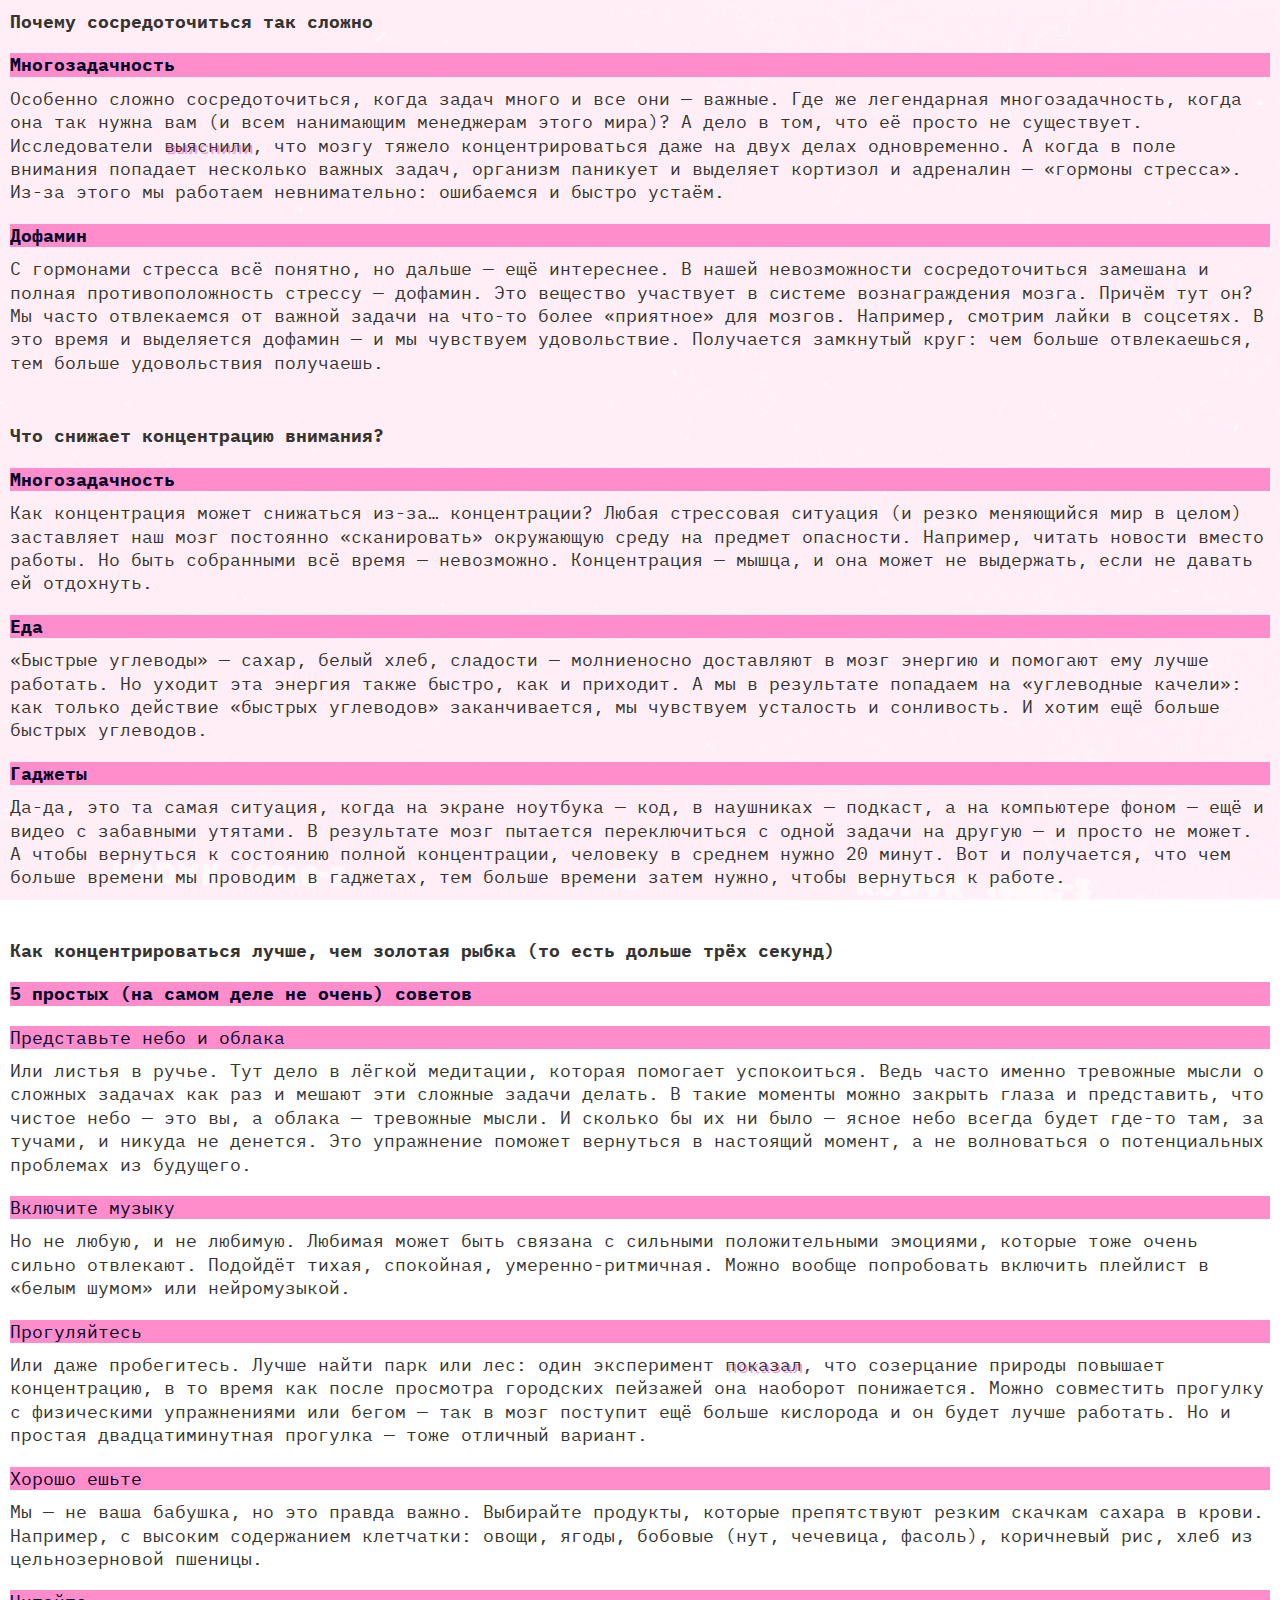
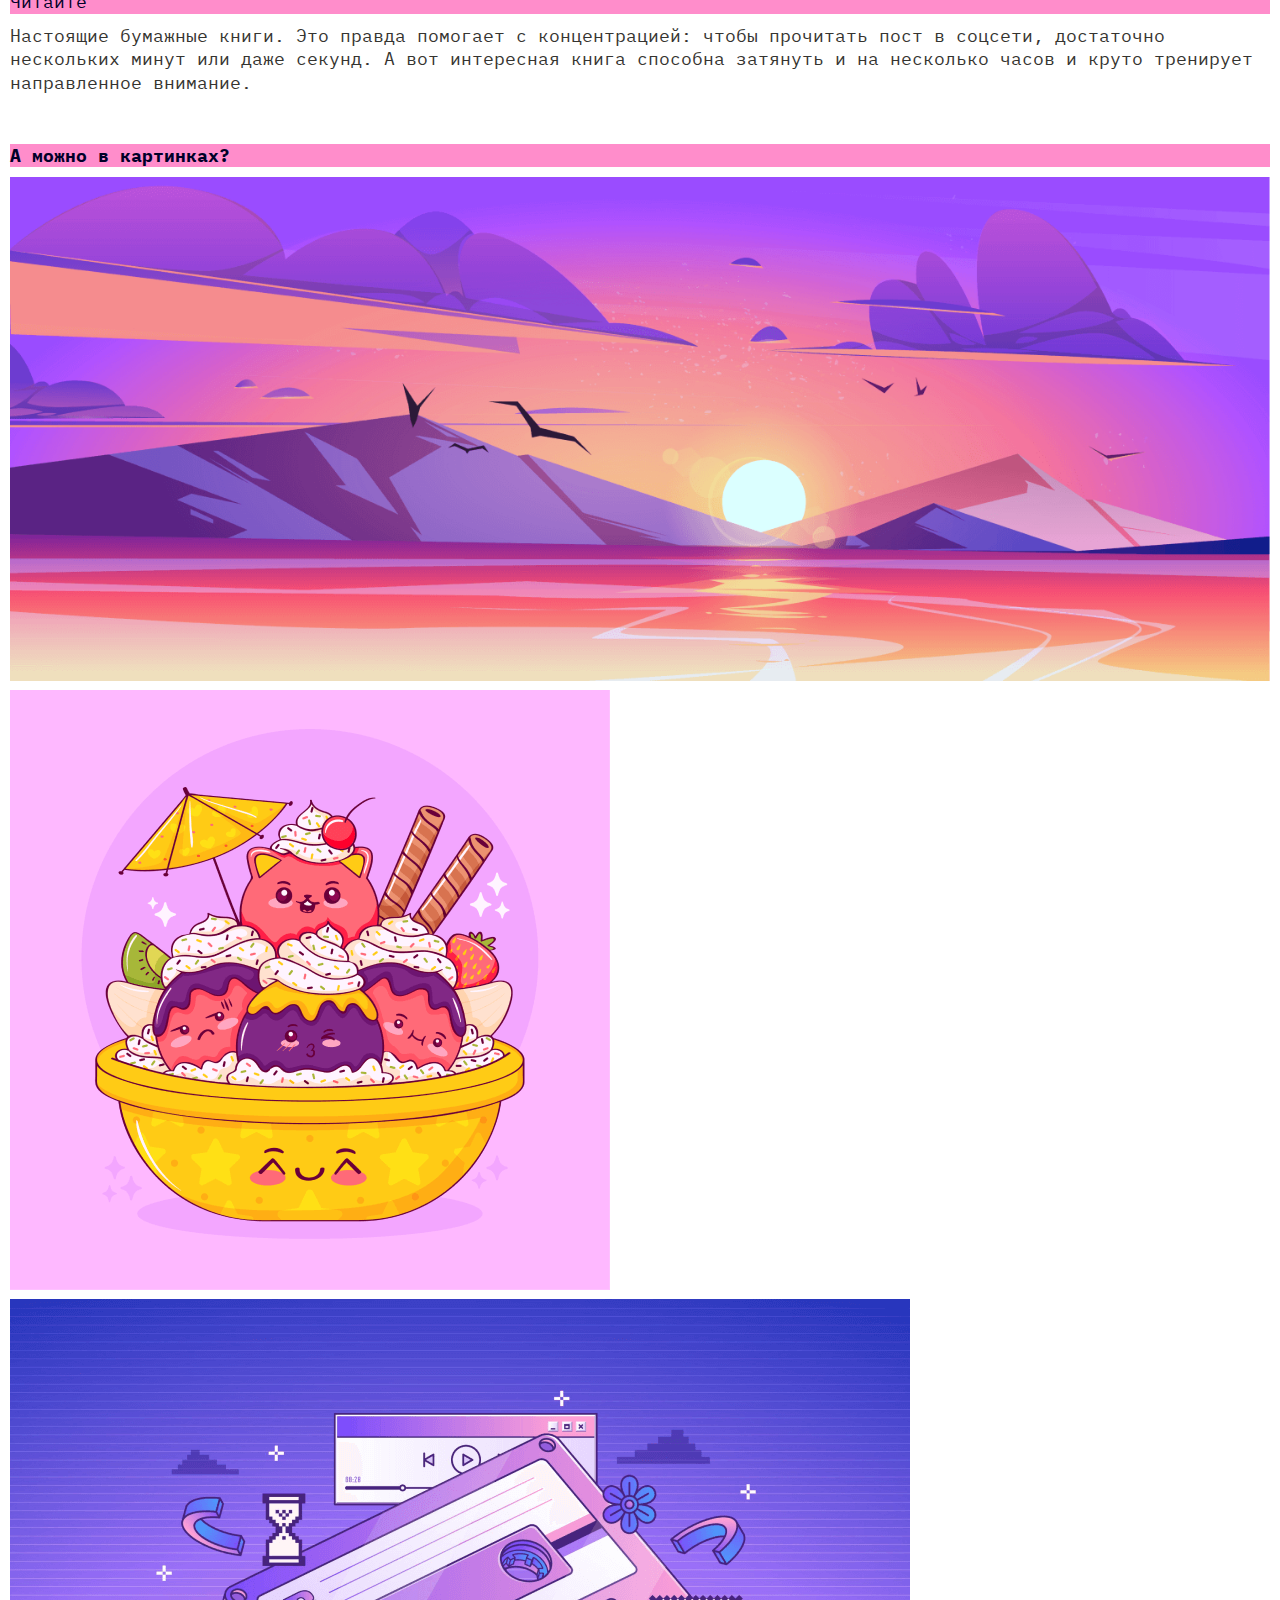
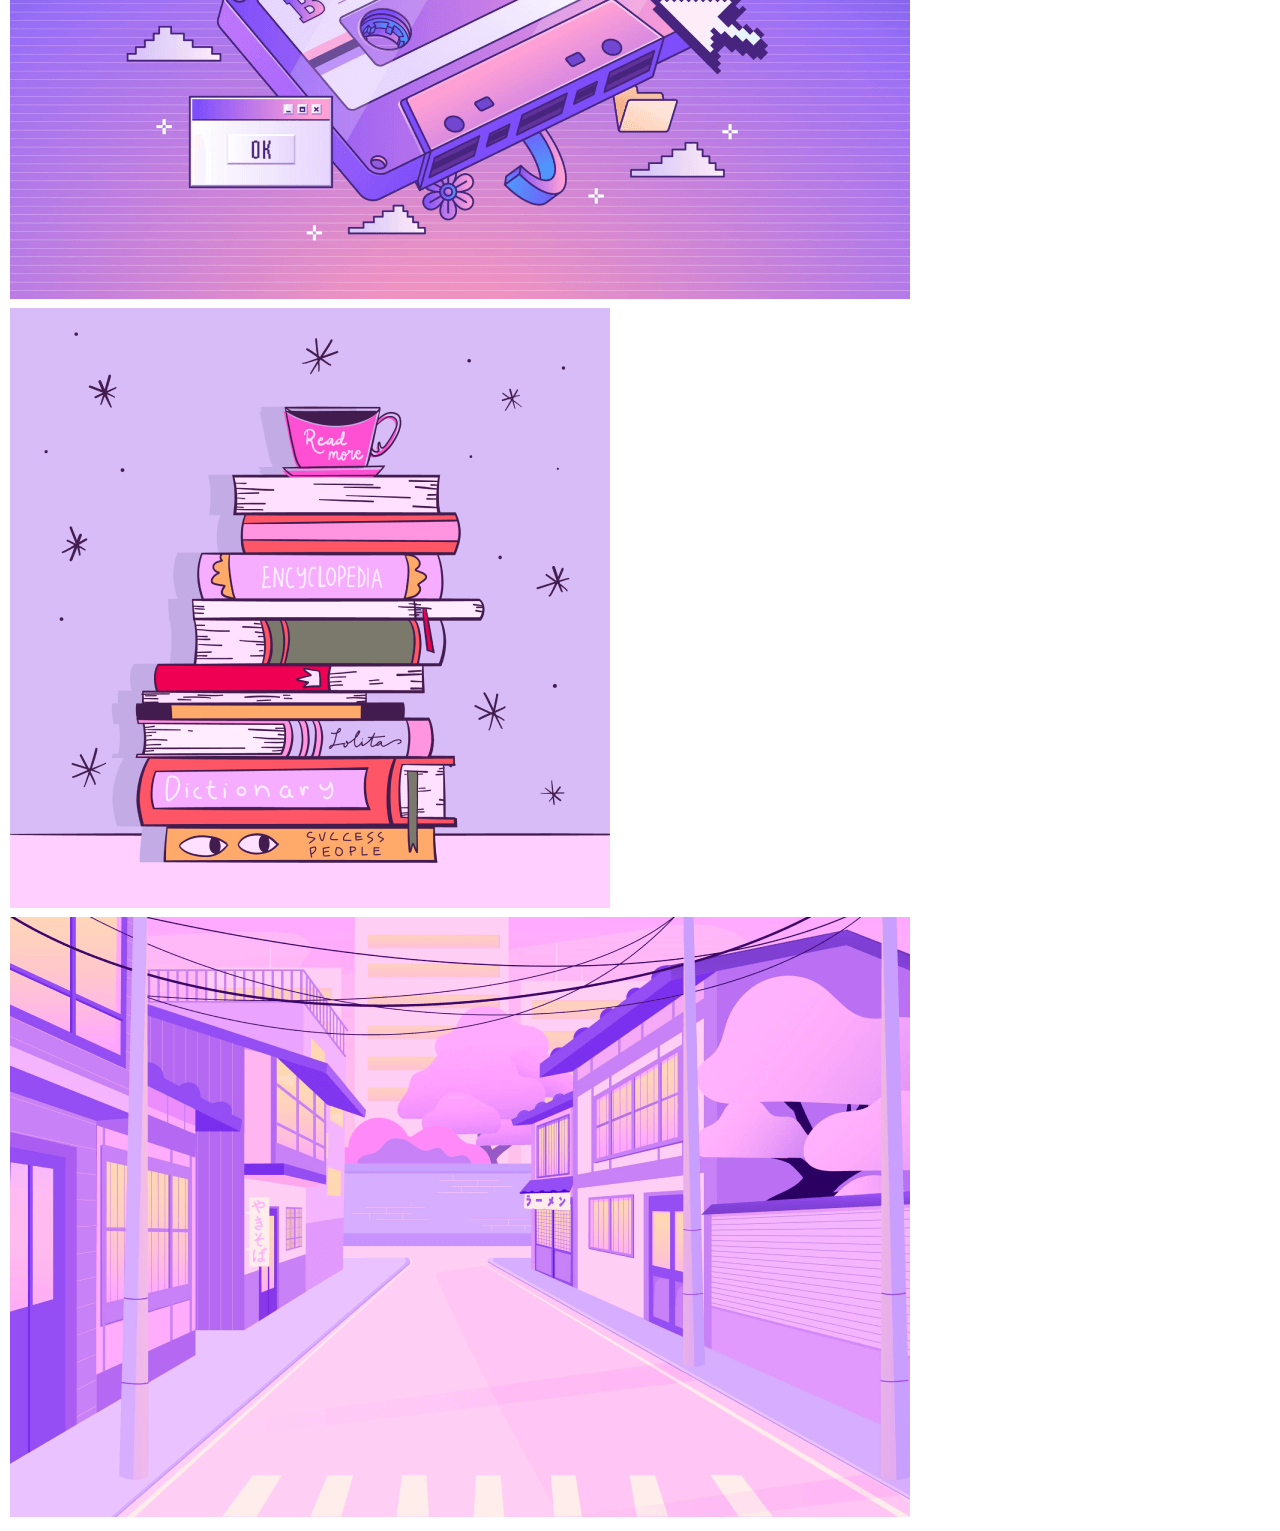
==== index.html @ c7f979b1 "сделана 3 статья 768px" ====
<!DOCTYPE html>
<html lang="ru">
  <head>
    <meta charset="UTF-8" />
    <meta http-equiv="X-UA-Compatible" content="IE=edge" />
    <meta name="viewport" content="width=device-width, initial-scale=1.0" />
    <meta name="color-scheme" content="dark light">
    <title>Сложно сосредоточиться</title>
    <link rel="stylesheet" href="fonts/fonts.css">
    <link rel="stylesheet" href="./styles/variables.css">
    <link rel="stylesheet" href="./styles/globals.css">
    <link rel="stylesheet" href="./styles/style.css">
    <link rel="stylesheet" href="./styles/dark.css">
    <link rel="stylesheet" href="./styles/light.css">
    <link rel="icon" href="./images/favicon.ico" sizes="any">
<link rel="icon" href="./images/favicon.svg" type="image/svg+xml">
<link rel="apple-touch-icon" href="./images/mobile-icon.png">
  </head>
  <body class="page">
    <!-- <header class="header decorated-zone">
      <p class="header__record-sign" aria-hidden="true">rec</p>
      <div class="corner corner_type_top header__corner_type_top "></div>
      <nav class="header__theme-menu">
        <ul class="header__theme-menu-list">
          <li class="header__theme-menu-item">
            <button
              class="header__theme-menu-button header__theme-menu-button_type_light"
            >
              День
            </button>
          </li>
          <li class="header__theme-menu-item">
            <button
              class="header__theme-menu-button header__theme-menu-button_active header__theme-menu-button_type_auto"
              disabled
            >
              Авто
            </button>
          </li>
          <li class="header__theme-menu-item">
            <button
              class="header__theme-menu-button header__theme-menu-button_type_dark"
            >
              Неон
            </button>
          </li>
        </ul>
      </nav>
      <h1 class="header__title">no focus</h1>
      <p class="header__description">Что делать, когда не можешь делать ничего<br>Или почему нам так сложно сконцентрироваться, особенно когда очень надо
      </p>
      <div class="corner corner_type_bottom"></div>
    </header> -->
    <script src="./scripts/script.js"></script>



    <main class="main">
      <ul class="articles__list">

       <li class="articles__item">
        <article class="article article_first">
          <h3 class="article__heading article__heading_type_first">Почему сосредоточиться так сложно</h3>
          <ul class="article__paragraph-list">
            <li class="article__paragraph-list-item"><h4 class="article__answer">Многозадачность</h4></li>
            <p class="article__text">Особенно сложно сосредоточиться, когда задач много и все они — важные. Где же легендарная многозадачность, когда она так нужна вам (и всем нанимающим менеджерам этого мира)? А дело в том, что её просто не существует. Исследователи <a class="link" href="https://www.ncbi.nlm.nih.gov/pmc/articles/PMC7075496/" target="_blank">выяснили</a>, что мозгу тяжело концентрироваться даже на двух делах одновременно. А когда в поле внимания попадает несколько важных задач, организм паникует и выделяет кортизол и адреналин — «гормоны стресса». Из-за этого мы работаем невнимательно: ошибаемся и быстро устаём.</p>
           </li>
           <li class="article__paragraph-list-item"><h4 class="article__answer">Дофамин</h4></li>
            <p class="article__text">С гормонами стресса всё понятно, но дальше — ещё интереснее. В нашей невозможности сосредоточиться замешана и полная противоположность стрессу — дофамин. Это вещество участвует в системе вознаграждения мозга. Причём тут он? Мы часто отвлекаемся от важной задачи на что-то более «приятное» для мозгов. Например, смотрим лайки в соцсетях. В это время и выделяется дофамин — и мы чувствуем удовольствие. Получается замкнутый круг: чем больше отвлекаешься, тем больше удовольствия получаешь.</p>
           </li>
          </ul>
        </article>
       </li>

       <li class="articles__item">
        <article class="article article_second">
          <h3 class="article__heading article__heading_type_first">Что снижает концентрацию внимания?</h3>
          <ul class="article__paragraph-list">
            <li class="article__paragraph-list-item"><h4 class="article__answer">Многозадачность</h4></li>
              <p class="article__text">Как концентрация может снижаться из-за… концентрации? Любая стрессовая ситуация (и резко меняющийся мир в целом) заставляет наш мозг постоянно «сканировать» окружающую среду на предмет опасности. Например, читать новости вместо работы. Но быть собранными всё время — невозможно. Концентрация — мышца, и она может не выдержать, если не давать ей отдохнуть.</p>
            </li>
            <li class="article__paragraph-list-item"><h4 class="article__answer">Еда</h4></li>
              <p class="article__text">«Быстрые углеводы» — сахар, белый хлеб, сладости — молниеносно доставляют в мозг энергию и помогают ему лучше работать. Но уходит эта энергия также быстро, как и приходит. А мы в результате попадаем на «углеводные качели»: как только действие «быстрых углеводов» заканчивается, мы чувствуем усталость и сонливость. И хотим ещё больше быстрых углеводов.</p>
            <li class="article__paragraph-list-item"><h4 class="article__answer">Гаджеты</h4></li>
              <p class="article__text">Да-да, это та самая ситуация, когда на экране ноутбука — код, в наушниках — подкаст, а на компьютере фоном — ещё и видео с забавными утятами. В результате мозг пытается переключиться с одной задачи на другую — и просто не может. А чтобы вернуться к состоянию полной концентрации, человеку в среднем нужно 20 минут. Вот и получается, что чем больше времени мы проводим в гаджетах, тем больше времени затем нужно, чтобы вернуться к работе.</p>
           </li>
          </ul>
        </article>
       </li>

       <li class="articles__item">
          <article class="article article_third">
            <h3 class="article__heading article__heading_type_third">Как концентрироваться лучше, чем золотая рыбка (то есть дольше трёх секунд)</h3>
            <h4 class="article__answer ">5 простых (на самом деле не очень) советов</h4>
            <ul class="article__paragraph-list">
             <li class="article__paragraph-list-item"><h5 class="article__answer_list">Представьте небо и облака</h5>
              <p class="article__text">Или листья в ручье. Тут дело в лёгкой медитации, которая помогает успокоиться. Ведь часто именно тревожные мысли о сложных задачах как раз и мешают эти сложные задачи делать. В такие моменты можно закрыть глаза и представить, что чистое небо — это вы, а облака — тревожные мысли. И сколько бы их ни было — ясное небо всегда будет где-то там, за тучами, и никуда не денется. Это упражнение поможет вернуться в настоящий момент, а не волноваться о потенциальных проблемах из будущего.</p>
             </li>
             <li class="article__paragraph-list-item"><h5 class="article__answer_list">Включите музыку</h5>
              <p class="article__text">Но не любую, и не любимую. Любимая может быть связана с сильными положительными эмоциями, которые тоже очень сильно отвлекают. Подойдёт тихая, спокойная, умеренно-ритмичная. Можно вообще попробовать включить плейлист в «белым шумом» или нейромузыкой.</p>
             </li>
             <li class="article__paragraph-list-item"><h5 class="article__answer_list">Прогуляйтесь</h5>
              <p class="article__text">Или даже пробегитесь. Лучше найти парк или лес: один эксперимент <a class="link" href="https://www.sciencedirect.com/science/article/abs/pii/S0272494415000328" target="_blank">показал</a>, что созерцание природы повышает концентрацию, в то время как после просмотра городских пейзажей она наоборот понижается. Можно совместить прогулку с физическими упражнениями или бегом — так в мозг поступит ещё больше кислорода и он будет лучше работать. Но и простая двадцатиминутная прогулка — тоже отличный вариант.</p>
             </li>
             <li class="article__paragraph-list-item"><h5 class="article__answer_list">Хорошо ешьте</h5>
              <p class="article__text">Мы — не ваша бабушка, но это правда важно. Выбирайте продукты, которые препятствуют резким скачкам сахара в крови. Например, с высоким содержанием клетчатки: овощи, ягоды, бобовые (нут, чечевица, фасоль), коричневый рис, хлеб из цельнозерновой пшеницы.</p>
              </li>
              <li class="article__paragraph-list-item"><h5 class="article__answer_list">Читайте</h5>
              <p class="article__text">Настоящие бумажные книги. Это правда помогает с концентрацией: чтобы прочитать пост в соцсети, достаточно нескольких минут или даже секунд. А вот интересная книга способна затянуть и на несколько часов и круто тренирует направленное внимание.</p>
              </li>
            </ul>
          </article>
        </li>
      </ul>
      <section class="pictures">
        <h4 class="article__answer">А можно в картинках?</h4>
        <ul class="gallery">
          <li class="gallery__item"><img class="gallery__image" src="images/sunset.png" loading="lazy" alt="Горы и озеро на фоне заката"></li>
          <li class="gallery__item"><img class="gallery__image" src="images/ice-cream.png" loading="lazy" alt="Мороженое"></li>
          <li class="gallery__item"><img class="gallery__image" src="images/tape.png" loading="lazy" alt="Аудио-кассета"></li>
          <li class="gallery__item"><img class="gallery__image" src="images/books.png" loading="lazy" alt="Стопка книг"></li>
          <li class="gallery__item"><img class="gallery__image" src="images/street.png" loading="lazy" alt="Улица"></li>
       </ul>
      </section>
    </main>
    <!-- <footer class="footer decorated-zone">
      <div class="corner corner_type_top"></div>
      <h2 class="footer__title">focus</h2>
      <div class="corner corner_type_bottom"></div>
    </footer> -->






    
  </body>
</html>
---- fonts/fonts.css ----
@font-face {
  font-family: 'IBM Plex mono';
  src: url(./IBMPlexMono-Regular.woff) format('woff');
  font-weight: normal;
  font-display: swap;
}

@font-face {
  font-family: 'IBM Plex mono';
  src: url(./IBMPlexMono-Bold.woff) format('woff');
  font-weight: bold;
  font-display: swap;
}
---- styles/variables.css ----
/*
  Переменные для вашего проекта
  и их переопределение под различные устройства
*/
:root {
  --bg-image: url(../images/cover-image-dark.png);
  --accent-color: #ff0070;
  --menu-list-color: #ff0070;
  --h1-color: #DB00FF;
  --text-color: #F1B2CE;
  --h5-color: #000028;

  .header__theme-menu-button:hover {
    outline: 1px solid rgba(241, 178, 206, 0.4);
  }
  .link:focus-visible {
    outline: 1px solid rgba(241, 178, 206, 0.4); 
    }
}
---- styles/globals.css ----
/* Глобальные стили для проекта, их можно дополнять и менять по желанию */

*,
*::before,
*::after {
  box-sizing: border-box;
}

body {
  min-inline-size: 375px;
  max-inline-size: 1440px;
  margin: 0 auto;
  font-family:'IBM Plex mono', sans-serif;
}

h1,
h2,
h3,
h4,
h5,
h6,
p {
  margin: 0;
}

ul {
  margin: 0;
  padding: 0;
  list-style: none;
}

picture {
  margin: 0;
  padding: 0;
}

button,
a {
  color: currentColor;
  font-family: inherit;
  font-size: inherit;
  line-height: inherit;
}
---- styles/style.css ----
/* Основные стили проекта. Это стили для темы, которую вы верстаете первой. */
*,
*::before,
*::after {
  box-sizing: border-box;
}


.page {
  /* сохраните в разметке и стилях класс page. На его основе работает скрипт. */
  margin: 0 auto;
  padding: 10px;
  background-image: var(--bg-image);
  background-size: 100% 100vh;
  background-repeat: no-repeat;
  background-position: center 0;
  width: 100%;
  min-height: 100vh;
  background-attachment: fixed;
  display: flex;
  flex-direction: column;
  gap: 48px;
}

/*------------------Ниже Header --------------*/
.header {
  position: relative;
}

.header__title { 
  font-weight: 700;
  grid-row: 3/4;
  font-size: 116px;
  line-height: 95.7px;
  color: var(--h1-color);
  text-shadow: 4px 4px var(--accent-color);
  margin: 39px 0 24px 0;
}

.header__description {
  max-width: 355px;
  grid-row: 4/5;
  color: var(--h5-color);
  background-color: var(--accent-color);
  font-weight: 700;
  font-size: 18px;
  line-height: 23.4px;
}

.decorated-zone {
  display: grid;
  gap: 31px;
}

.header__record-sign {
  font-size: 18px;
  font-weight: 400;
  line-height: 25px;
  color: var(--accent-color);
  text-transform: uppercase;
  position: absolute;
  top:0;
  right: 28px;
}

.corner {
  width: 27px;
  height: 27px;
  border-top: 1px solid var(--accent-color);
  border-right: 1px solid var(--accent-color);
}

.corner_type_top {
  justify-self: end;
  align-self: start;
}

.header__corner_type_top::after{
  content: "";
  display: inline-block;
  width: 9px;
  height: 9px;
  margin-left: 8px;
  border-radius: 50%;
  background-color: var(--accent-color);
  box-shadow: 0 0 4px 2px var(--accent-color);
}

.corner_type_bottom {
  grid-row: 5/6;
  transform: rotate(180deg);
  align-self: end;
}

.header__theme-menu-list {
  display: grid;
  gap: 15px;
  justify-content: end;
  margin: 7px 7px 0;

  
  
  /* padding-block-start: 39px; */
  /* padding-inline-end: 12px; */
  color: var(--menu-list-color);
}
.header__theme-menu {
  grid-row: 2/3;
}

.header__theme-menu-item{
  max-width: max-content;
}
.header__theme-menu-button {
  background-color: transparent;
  text-transform: lowercase;
  font-weight: 400;
  font-size: 18px;
  line-height: 16px;
  border: none;
  padding: 0 8px;
}

.header__theme-menu-button:hover {
  outline-offset: 3px;
  cursor: pointer; 
}

.header__theme-menu-button:focus {
  text-decoration: underline;
  text-underline-offset: 4px;
  outline: none;
}

.header__theme-menu-button:active {
  text-decoration: none;
}

.header__theme-menu-button_active {
  outline: 1px solid var(--accent-color);
  outline-offset: 3px;
  pointer-events: none;
}


/*------------------Ниже группа Main -------*/


.main {
  display: grid;
  gap: 40px;

}


.article__heading {
  font-size: 18px;
  font-weight: 700;
  line-height: 23.4px;
  color: var(--accent-color);

}


.article__answer{
  font-size: 18px;
  font-weight: 700;
  line-height: 23.4px;
  color: var(--h5-color);
  background-color: var(--accent-color);
}

.article__answer_list{
  font-size: 18px;
  font-weight: 400;
  line-height: 23.4px;
  color: var(--h5-color);
  background-color: var(--accent-color);
}

.article__text {
  font-size: 18px;
  font-weight: 400;
  line-height: 23.4px;
  color: var(--text-color);
  font-size: 18px;
}

.link {
  text-shadow: 2px 2px var(--accent-color);
  text-decoration: none;
}

.link:hover {
text-decoration: underline; 
}






.articles__list{
  list-style-type: none;
  padding: 0;
  display: flex;
  flex-direction: column;
  gap: 40px;
  justify-content: center;
}

.articles__item{
  display: grid;
  gap: 60px;
}

.article_third{
  display: grid;
  /* grid-template-columns: minmax(100px, 236px) minmax(472px, 1fr); */
  grid-template-columns: max-content 1fr; 
  grid-template-rows: repeat (4, auto);
  gap: 20px;
}

.article_first{
  display: grid;
  gap: 10px;
}
  
.article_second {
  display: grid;
  gap: 10px;
}

.article__heading{
  grid-row: 1/2;
  grid-column: 1/-1;
}

.article__answer{
  grid-row: 2/3;
  grid-column: 1/-1;
}

.article__paragraph-list{
  grid-row: 3/4;
  grid-column: 1/-1;
  display: flex;
  flex-direction: column;
  gap: 10px;
}

.article__paragraph-list-item {
  display: flex;
  flex-direction: column;
  gap: 10px;
  justify-content: center;
}

.article__answer_list{
  
}

.article__text{
  padding-bottom: 10px;
}


.pictures {
  display: flex;
  flex-direction: column;
  height: 100%;
  gap: 10px
}

.gallery {
  list-style-type: none;
  padding: 0;
  max-width: 100%;
  display: grid;
  gap: 5px;
}



.gallery__item {
  
}


.gallery__image {
  max-width: 100%;
  object-fit: cover;
}







/*------------------Ниже Footer -------*/
.footer {
  min-height: 648px;
  /* min-height: 100vh; */
  display: grid;
  gap: 0;
  grid-template-rows: max-content 1fr max-content;
  

}

.footer__title {
  display: flex;
  align-items: center;
  justify-content: center;
  grid-row: 2/3;
  font-weight: 700;
  font-size: 116px;
  line-height: 95.7px;
  color: var(--h1-color);
  text-shadow: 2px 2px var(--accent-color);
}


/*-Ниже Медиа-запрос для установленной предпочитаемой темы-*/

@media (prefers-color-scheme: light) {
  .page {
    --bg-image: url(../images/cover-image-light.png);
    --menu-list-color:#000028;
    --accent-color: #ff8dcb;
    --h1-color: #FFC2E6;
    --text-color: #353430;
    --h5-color: #000028;
  
    .header__record-sign {
      display: none;
    }
    .header__corner_type_top::after {
      display: none;
    }
  
    .header__theme-menu-button_active {
      outline: 1px solid var(--menu-list-color, #000028);
    }
  
    .header__theme-menu-button:hover {
      outline: 1px solid rgba(50, 49, 45, 0.4);
  }
    .article__heading {
      color: var(--text-color, #353430)
    }
    .link:focus {
      outline: 1px solid rgba(50, 49, 45, 0.4); 
      }
}


@media (375px < width <= 768px) {
  .page {
    padding: 20px;
  }

 .article {
  grid-template-columns: 1fr 2fr;
  grid-template-rows: repeat(auto, max-content);
  
}
  .article__heading {
    grid-column: 1/2;
    grid-row: 1/3;
  }

  .article__answer{
    grid-column: 2/3;
    grid-row: 1/2;
    align-self: start;
  }

  .article__paragraph-list {
    grid-column: 2/3;
    grid-row: 2/3;
  }



}
---- styles/dark.css ----
/*
  Специально для тёмной темы при наличии класса,
  здесь окажутся стили, которые нужно переопределить принудительно,
  переключая тему
*/

.page.theme_dark {
  /* сохраните этот селектор в приведённом виде.
    Так стили написанные ниже будут иметь больший вес,
    чем стили в медиазапросе предпочтений пользователя
  */
  --bg-image: url(../images/cover-image-dark.png);
  --accent-color: #ff0070;
  --menu-list-color: #ff0070;
  --h1-color: #DB00FF;
  --text-color: #F1B2CE;
  --h5-color: #000028;

  .header__record-sign {
    display: block;
    font-size: 18px;
    font-weight: 400;
    line-height: 25px;
    color: var(--accent-color);
    text-transform: uppercase;
    position: absolute;
    top:0;
    right: 28px;
  }
  
  .header__corner_type_top::after{
    content: "";
    display: inline-block;
    width: 9px;
    height: 9px;
    margin-left: 8px;
    border-radius: 50%;
    background-color: var(--accent-color);
    box-shadow: 0 0 4px 2px var(--accent-color);
  }

  .article__heading{
    color: var(--accent-color,#ff0070 )
  }
  .header__theme-menu-button:hover {
    outline: 1px solid rgba(241, 178, 206, 0.5);
  }
  .link:focus {
    outline: 1px solid var(--text-color, #F1B2CE); 
    }
}
---- styles/light.css ----
/*
  Специально для светлой темы при наличии класса.
  Здесь окажутся стили, которые нужно переопределить принудительно,
  переключая тему
*/

.page.theme_light {
  /* сохраните этот селектор в приведённом виде.
    Так стили написанные ниже будут иметь больший вес,
    чем стили в медиазапросе предпочтений пользователя
  */
  --bg-image: url(../images/cover-image-light.png);
  --menu-list-color:#000028;
  --accent-color: #ff8dcb;
  --h1-color: #FFC2E6;
  --text-color: #353430;
  --h5-color: #000028;

  .header__record-sign {
    display: none;
  }
  .header__corner_type_top::after {
    display: none;
  }

  .header__theme-menu-button_active {
    outline: 1px solid var(--menu-list-color, #000028);
  }

  .header__theme-menu-button:hover {
    outline: 1px solid rgba(50, 49, 45, 0.4);
}
  .article__heading {
    color: var(--text-color, #353430)
  }
  .link:focus {
    outline: 1px solid var(--text-color, #353430); 
    }
}
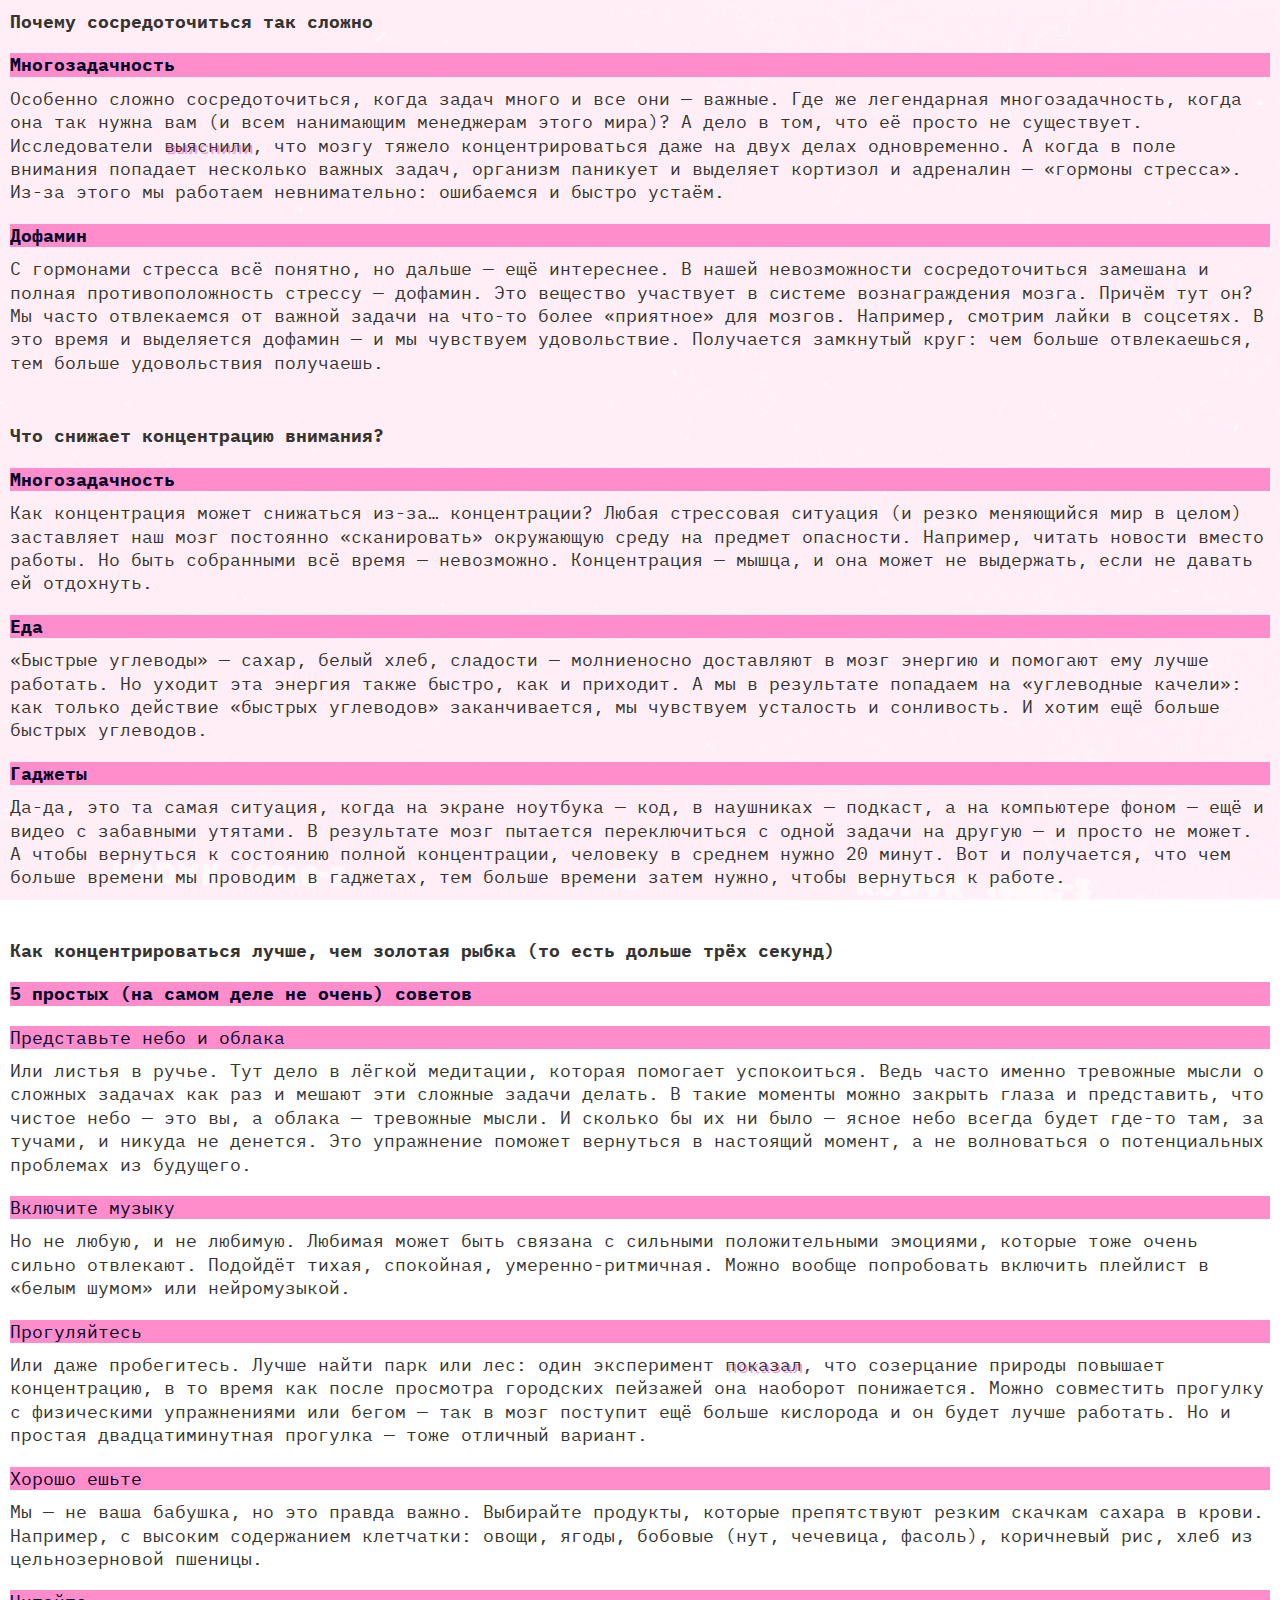
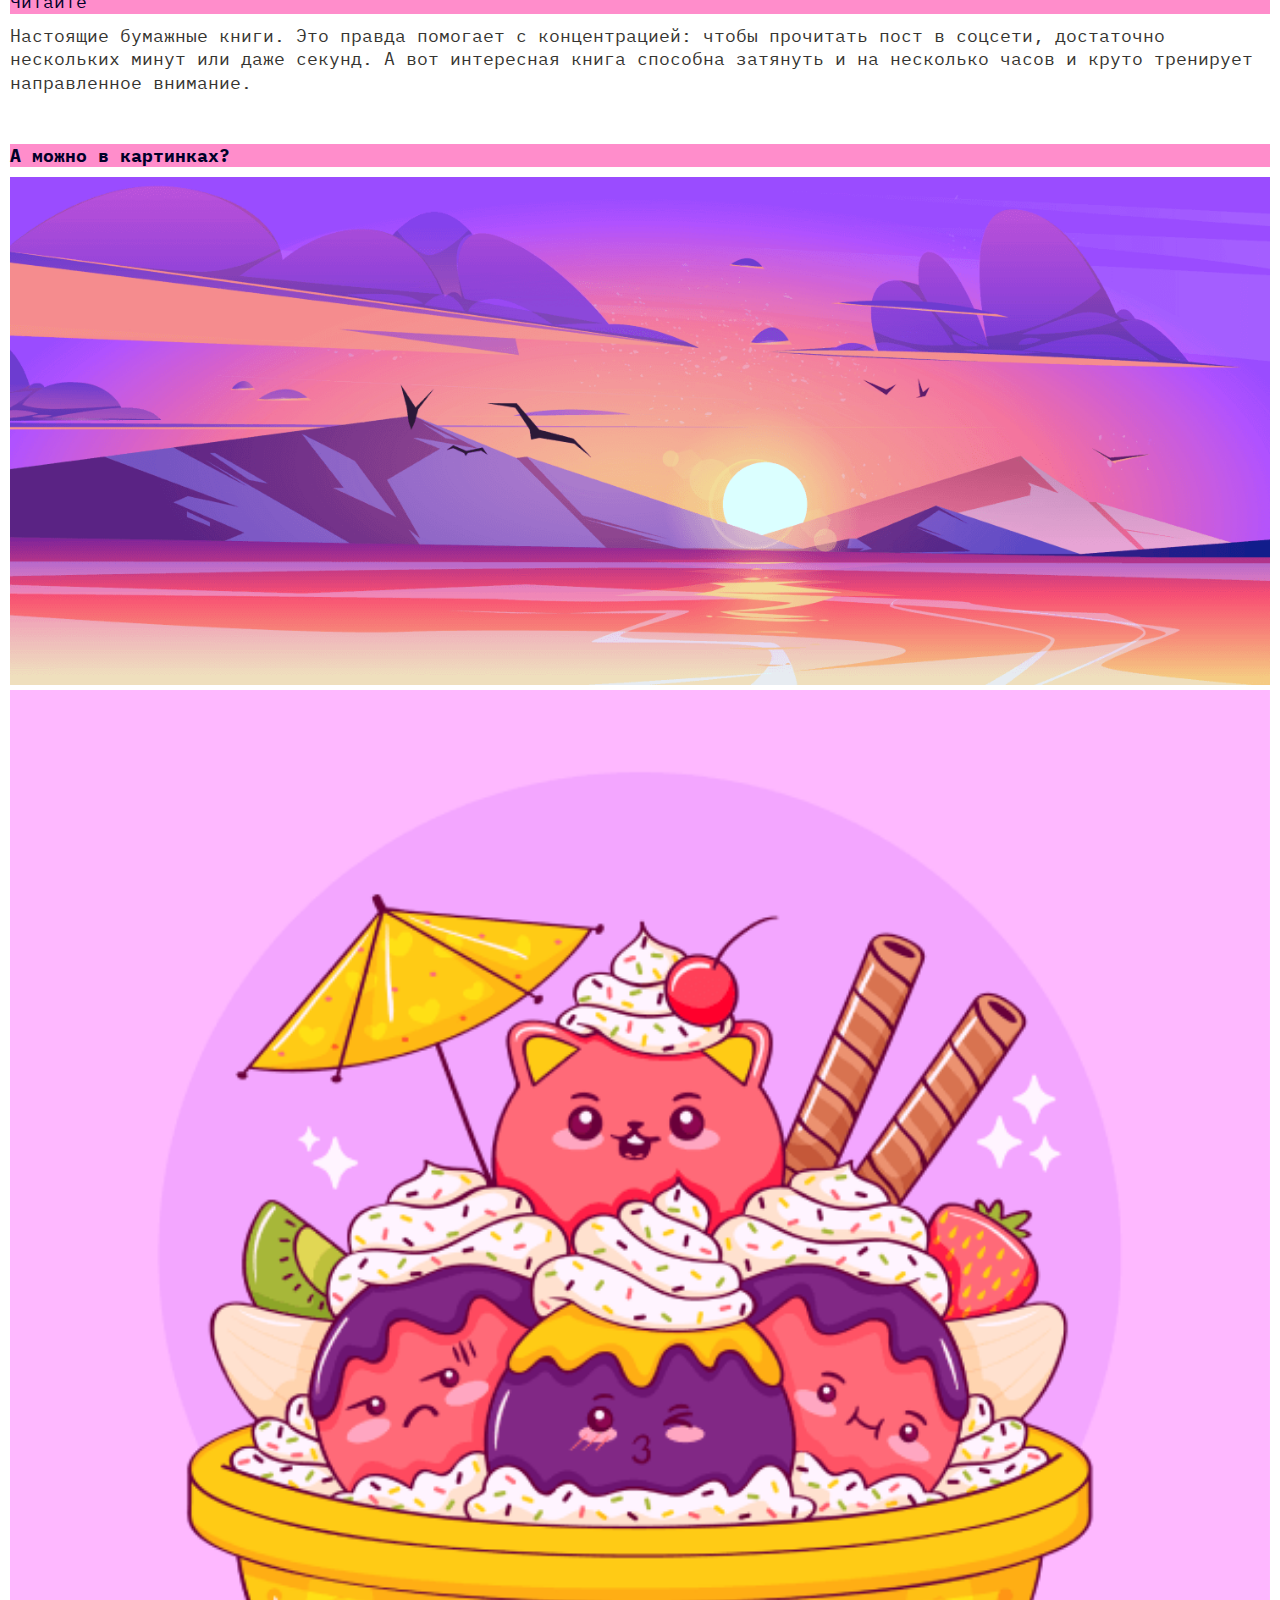
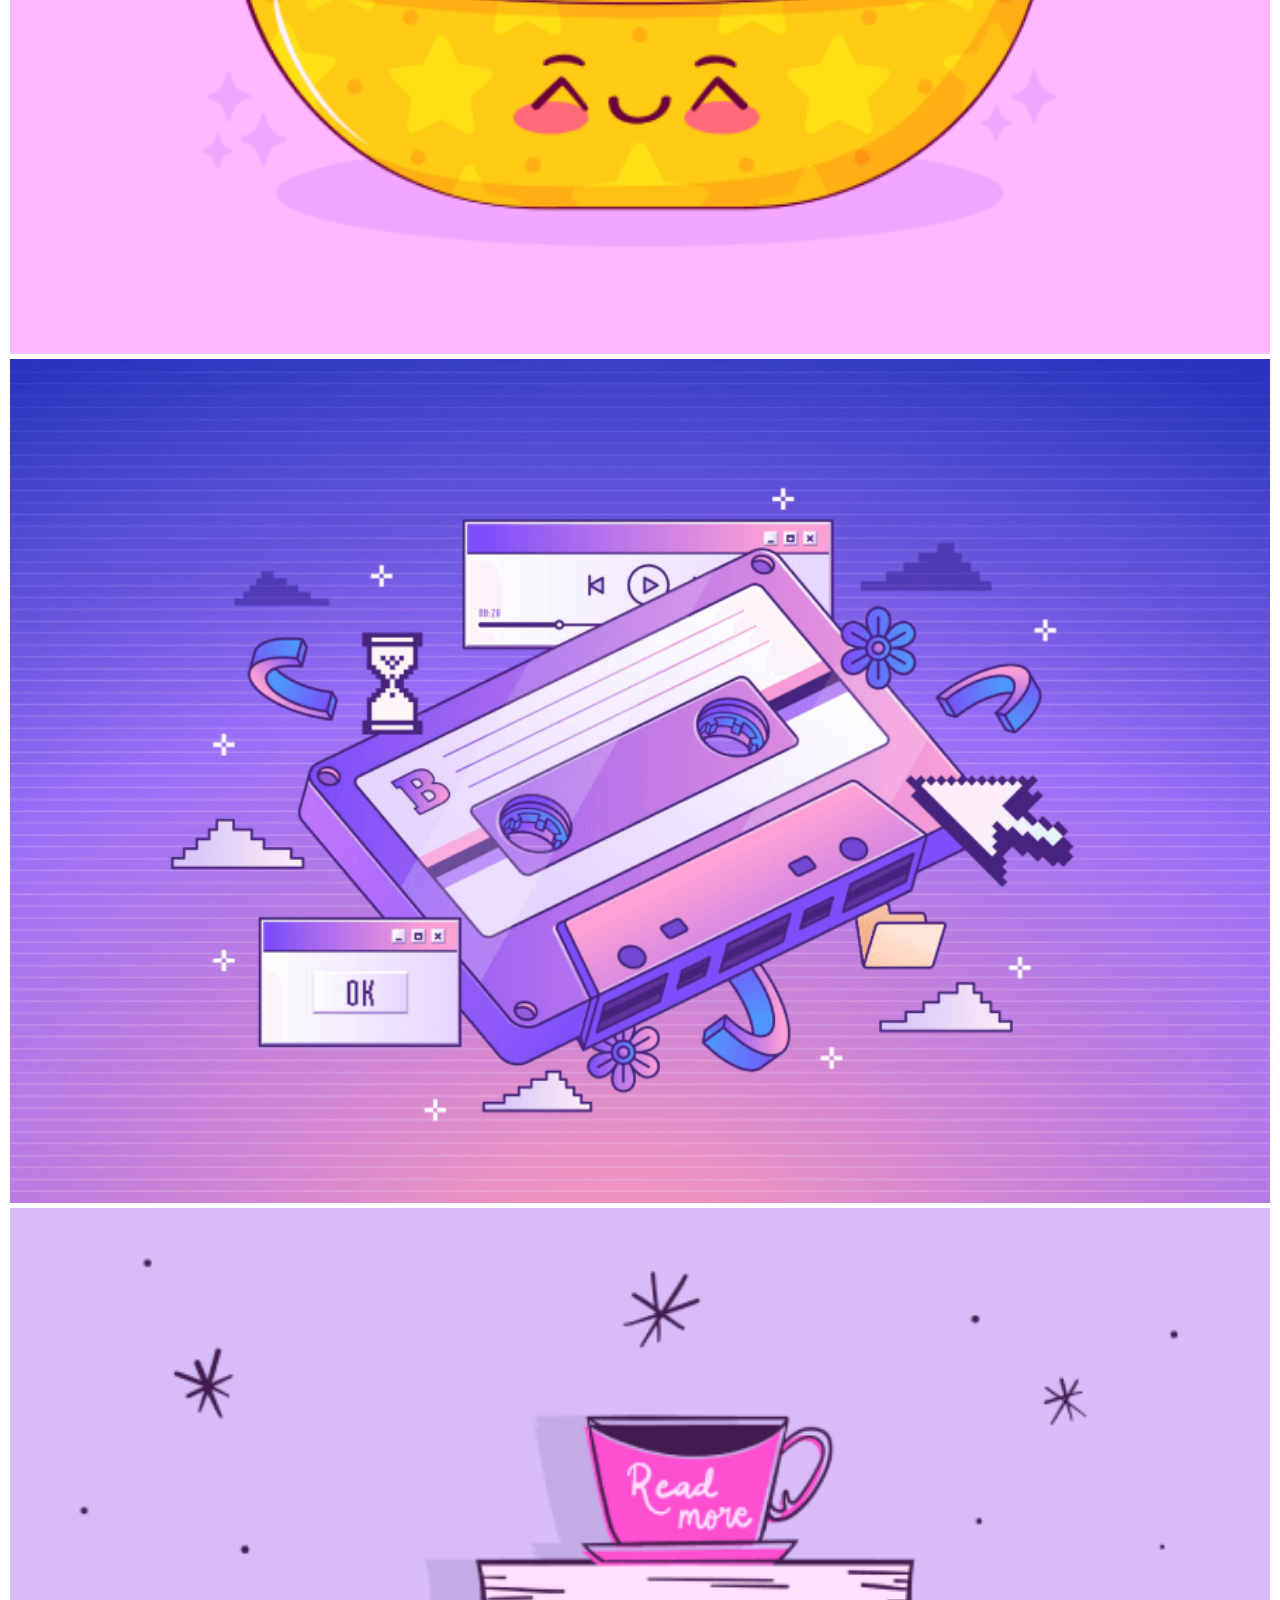
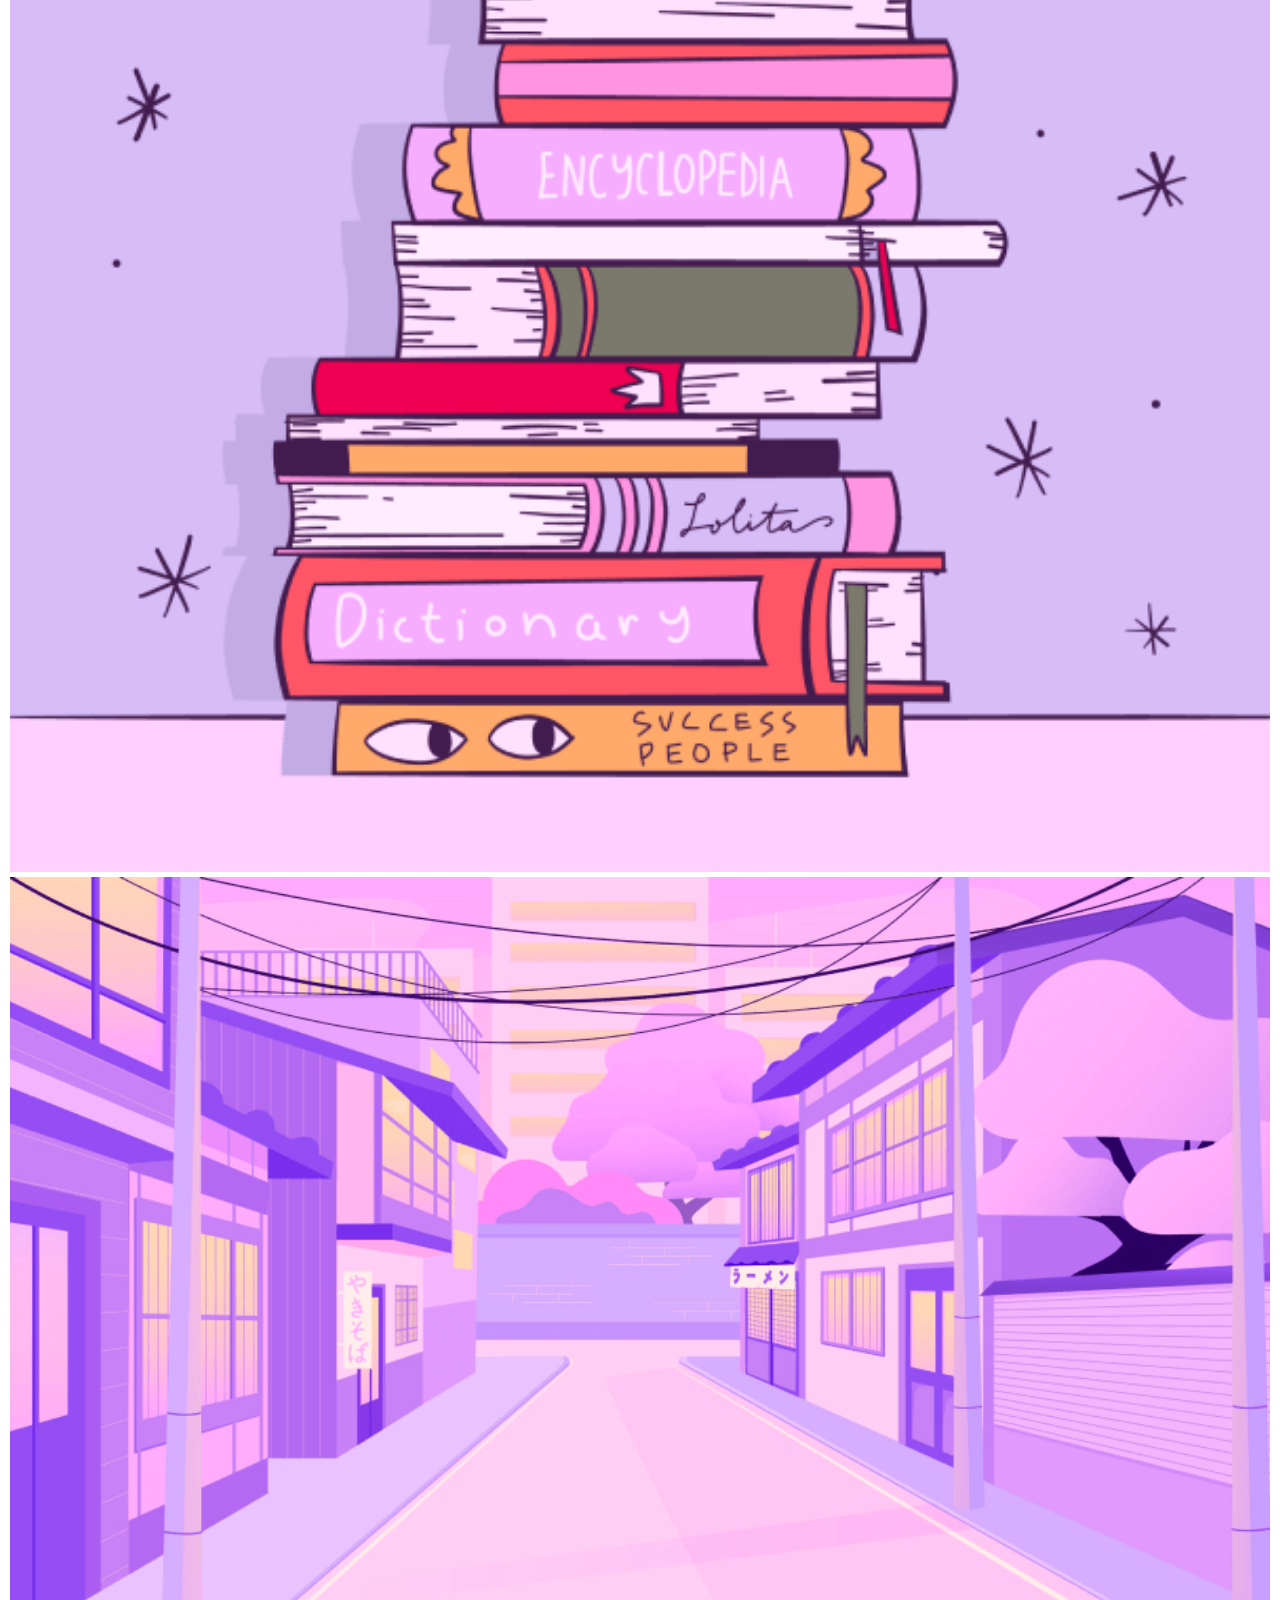
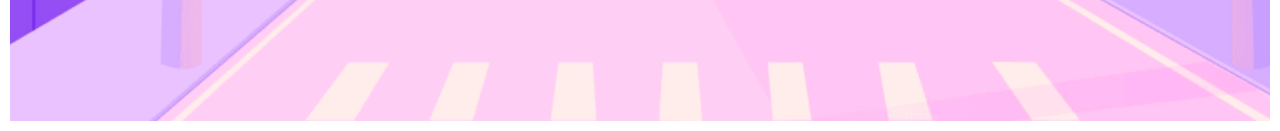
==== commit 9f1003ab: "блок с картинами готов на tablet" ====
--- a/index.html
+++ b/index.html
@@ -115,11 +115,11 @@
       <section class="pictures">
         <h4 class="article__answer">А можно в картинках?</h4>
         <ul class="gallery">
-          <li class="gallery__item"><img class="gallery__image" src="images/sunset.png" loading="lazy" alt="Горы и озеро на фоне заката"></li>
-          <li class="gallery__item"><img class="gallery__image" src="images/ice-cream.png" loading="lazy" alt="Мороженое"></li>
-          <li class="gallery__item"><img class="gallery__image" src="images/tape.png" loading="lazy" alt="Аудио-кассета"></li>
-          <li class="gallery__item"><img class="gallery__image" src="images/books.png" loading="lazy" alt="Стопка книг"></li>
-          <li class="gallery__item"><img class="gallery__image" src="images/street.png" loading="lazy" alt="Улица"></li>
+          <li class="gallery__item gallery__item_name_mountain"><img class="gallery__image" src="images/sunset.png" loading="lazy" alt="Горы и озеро на фоне заката"></li>
+          <li class="gallery__item gallery__item_name_ice-cream"><img class="gallery__image" src="images/ice-cream.png" loading="lazy" alt="Мороженое"></li>
+          <li class="gallery__item gallery__item_name_tape"><img class="gallery__image" src="images/tape.png" loading="lazy" alt="Аудио-кассета"></li>
+          <li class="gallery__item gallery__item_name_books"><img class="gallery__image" src="images/books.png" loading="lazy" alt="Стопка книг"></li>
+          <li class="gallery__item gallery__item_name_street"><img class="gallery__image" src="images/street.png" loading="lazy" alt="Улица"></li>
        </ul>
       </section>
     </main>
--- a/styles/style.css
+++ b/styles/style.css
@@ -240,6 +240,7 @@
 .article__answer{
   grid-row: 2/3;
   grid-column: 1/-1;
+  width: 100%;
 }
 
 .article__paragraph-list{
@@ -289,8 +290,9 @@
 
 
 .gallery__image {
-  max-width: 100%;
+  width: 100%;
   object-fit: cover;
+  height: 100%;
 }
 
 
@@ -357,7 +359,7 @@
 }
 
 
-@media (375px < width <= 768px) {
+@media (768px <= width < 1024px) {
   .page {
     padding: 20px;
   }
@@ -383,7 +385,43 @@
     grid-row: 2/3;
   }
 
-
-
-}
-
+  .gallery__image {
+    height: 100%;
+  }
+
+  .gallery {
+    display: grid;
+    grid-template-columns: repeat(3, 1fr);
+    grid-template-rows: 1fr, 1fr, max-content;
+    gap: 20px;
+  }
+  .gallery__item_name_mountain {
+    grid-row: 1/2;
+    grid-column: 1/3;
+  }
+
+  .gallery__item_name_ice-cream {
+    grid-row: 1/3;
+    grid-column: 3/4;
+  }
+
+  .gallery__item_name_tape {
+    grid-row: 2/4;
+    grid-column: 1/2;
+  }
+
+  .gallery__item_name_books {
+    grid-row: 2/3;
+    grid-column: 2/3;
+  }
+
+  .gallery__item_name_street {
+    grid-row: 3/4;
+    grid-column: 2/4;
+  }
+
+
+
+
+}
+
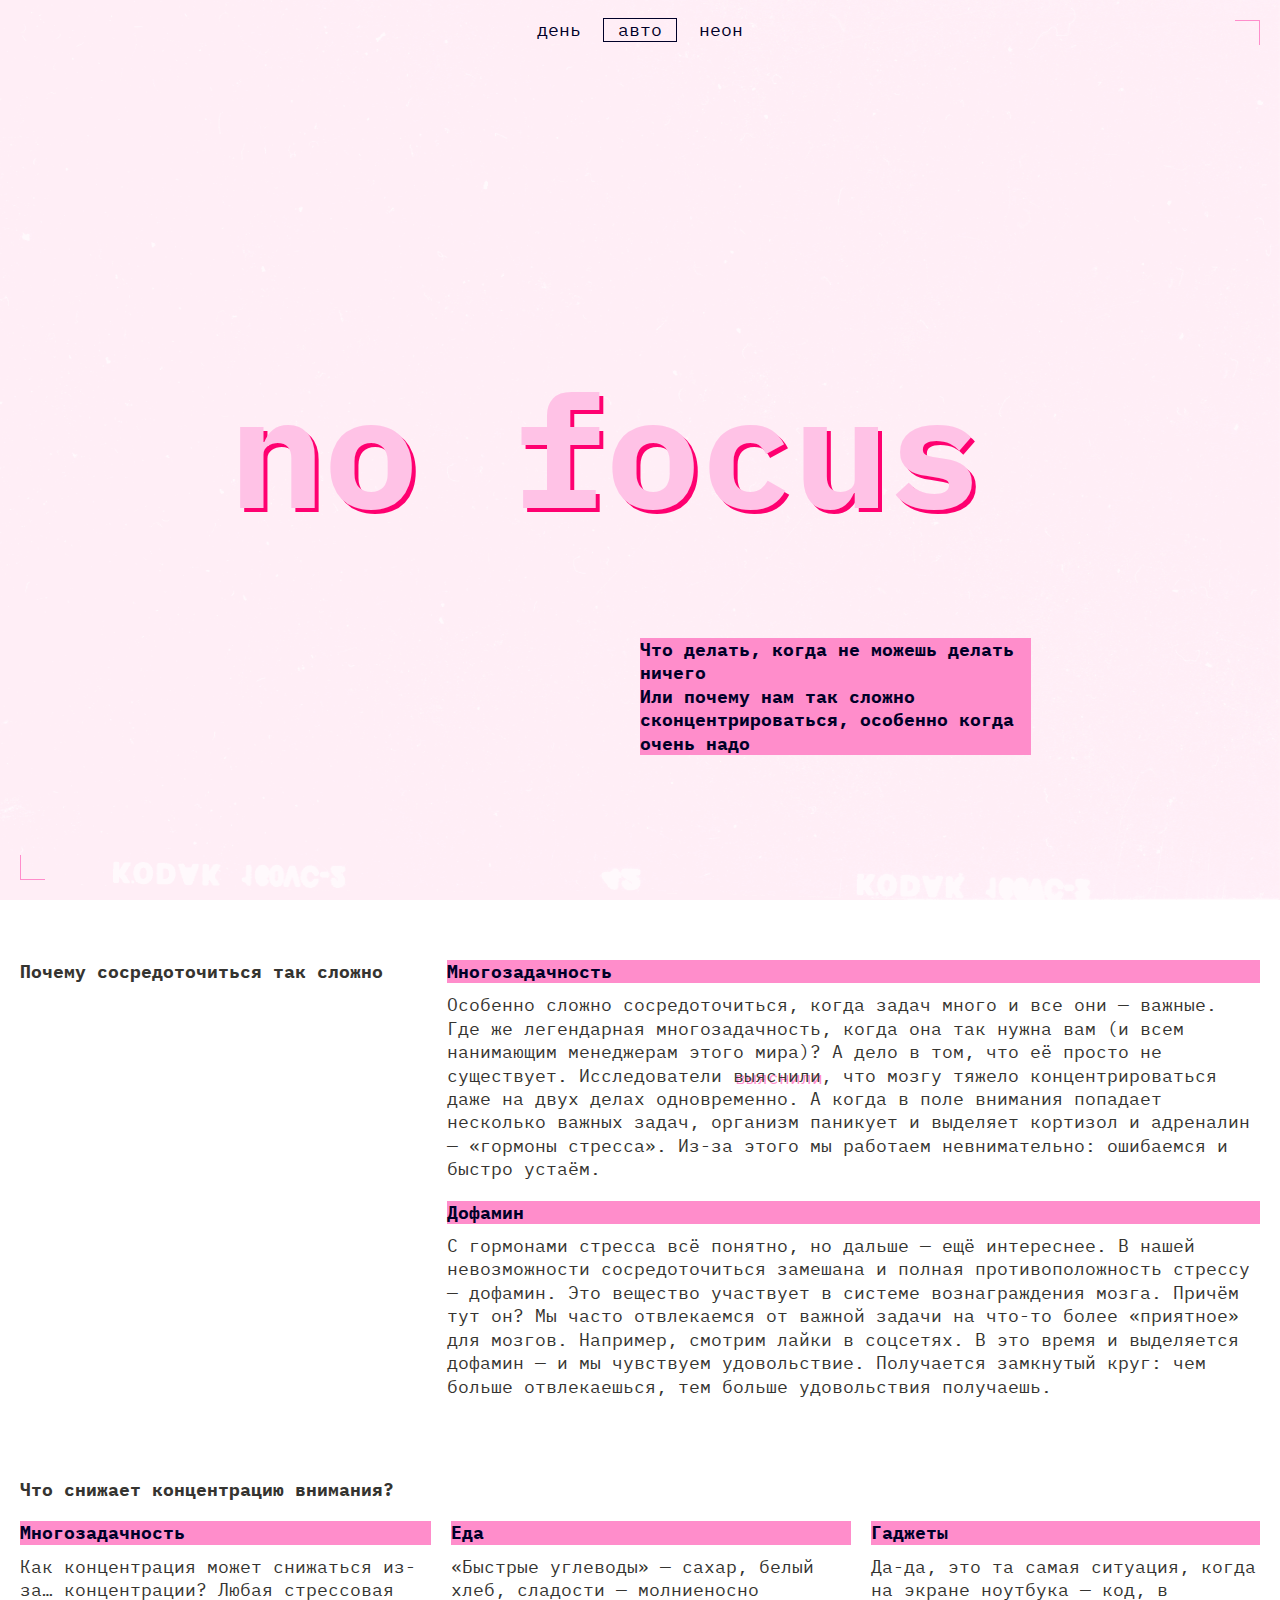
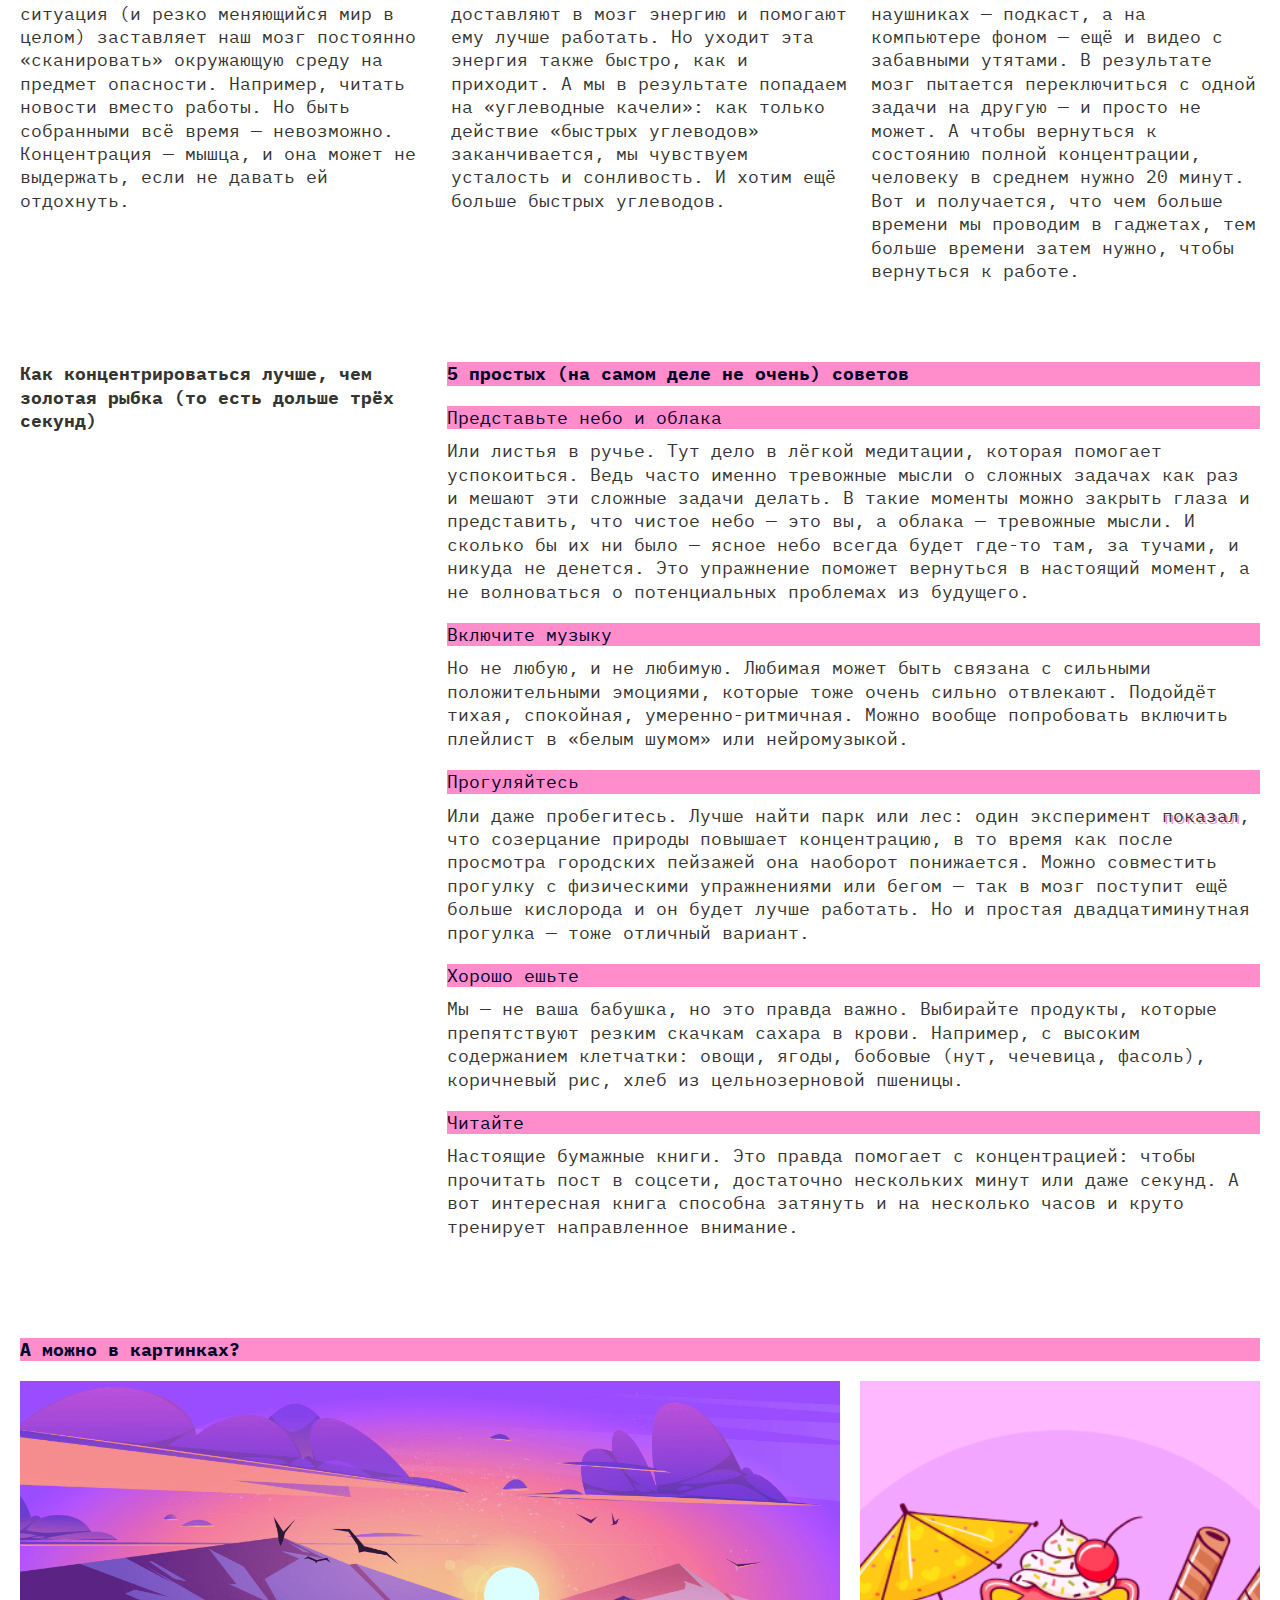
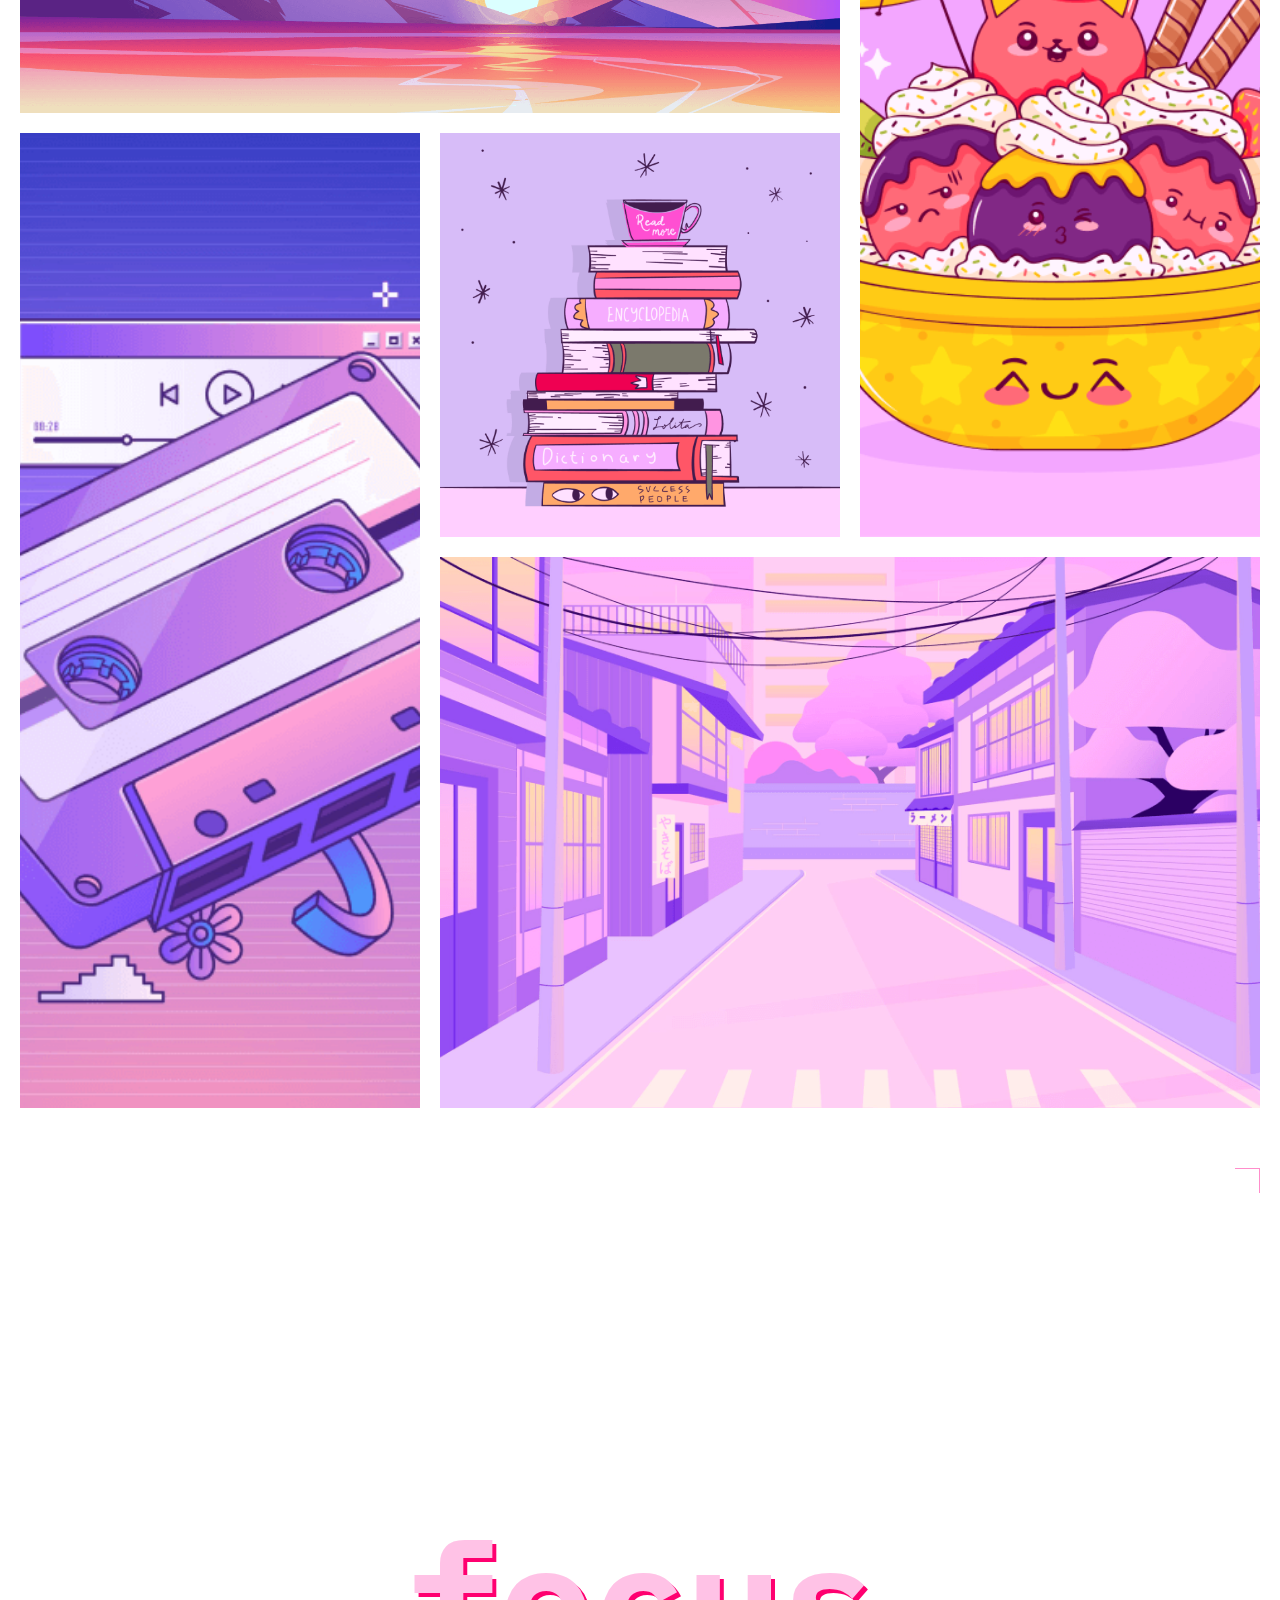
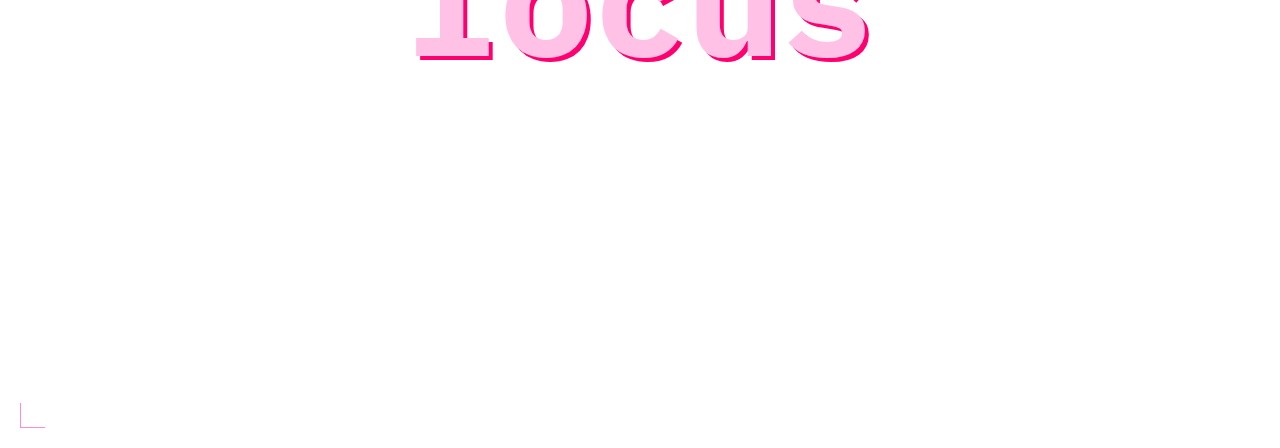
==== commit a436be60: "Коммит перед 1м ревью" ====
--- a/index.html
+++ b/index.html
@@ -4,22 +4,22 @@
     <meta charset="UTF-8" />
     <meta http-equiv="X-UA-Compatible" content="IE=edge" />
     <meta name="viewport" content="width=device-width, initial-scale=1.0" />
-    <meta name="color-scheme" content="dark light">
+    <meta name="color-scheme" content="dark light" />
     <title>Сложно сосредоточиться</title>
-    <link rel="stylesheet" href="fonts/fonts.css">
-    <link rel="stylesheet" href="./styles/variables.css">
-    <link rel="stylesheet" href="./styles/globals.css">
-    <link rel="stylesheet" href="./styles/style.css">
-    <link rel="stylesheet" href="./styles/dark.css">
-    <link rel="stylesheet" href="./styles/light.css">
-    <link rel="icon" href="./images/favicon.ico" sizes="any">
-<link rel="icon" href="./images/favicon.svg" type="image/svg+xml">
-<link rel="apple-touch-icon" href="./images/mobile-icon.png">
+    <link rel="stylesheet" href="fonts/fonts.css" />
+    <link rel="stylesheet" href="./styles/variables.css" />
+    <link rel="stylesheet" href="./styles/globals.css" />
+    <link rel="stylesheet" href="./styles/style.css" />
+    <link rel="stylesheet" href="./styles/dark.css" />
+    <link rel="stylesheet" href="./styles/light.css" />
+    <link rel="icon" href="./images/favicon.ico" sizes="any" />
+    <link rel="icon" href="./images/favicon.svg" type="image/svg+xml" />
+    <link rel="apple-touch-icon" href="./images/mobile-icon.png" />
   </head>
   <body class="page">
-    <!-- <header class="header decorated-zone">
-      <p class="header__record-sign" aria-hidden="true">rec</p>
-      <div class="corner corner_type_top header__corner_type_top "></div>
+    <header class="header">
+      <div class="header__record-sign" aria-hidden="true">rec</div>
+      <div class="corner corner_type_top header__corner_type_top"></div>
       <nav class="header__theme-menu">
         <ul class="header__theme-menu-list">
           <li class="header__theme-menu-item">
@@ -47,66 +47,170 @@
         </ul>
       </nav>
       <h1 class="header__title">no focus</h1>
-      <p class="header__description">Что делать, когда не можешь делать ничего<br>Или почему нам так сложно сконцентрироваться, особенно когда очень надо
+      <p class="header__description">
+        Что делать, когда не можешь делать ничего<br />Или почему нам так сложно
+        сконцентрироваться, особенно когда очень надо
       </p>
       <div class="corner corner_type_bottom"></div>
-    </header> -->
+    </header>
     <script src="./scripts/script.js"></script>
-
-
 
     <main class="main">
       <ul class="articles__list">
+        <li class="articles__list_item">
+          <article class="article article_first">
+            <h3 class="article__heading">Почему сосредоточиться так сложно</h3>
+            <ul class="article__paragraph-list">
+              <li class="article__paragraph-list-item">
+                <h4 class="article__answer">Многозадачность</h4>
+                <p class="article__text">
+                  Особенно сложно сосредоточиться, когда задач много и все они —
+                  важные. Где же легендарная многозадачность, когда она так
+                  нужна вам (и всем нанимающим менеджерам этого мира)? А дело в
+                  том, что её просто не существует. Исследователи
+                  <a
+                    class="link"
+                    href="https://www.ncbi.nlm.nih.gov/pmc/articles/PMC7075496/"
+                    target="_blank"
+                    >выяснили</a
+                  >, что мозгу тяжело концентрироваться даже на двух делах
+                  одновременно. А когда в поле внимания попадает несколько
+                  важных задач, организм паникует и выделяет кортизол и
+                  адреналин — «гормоны стресса». Из-за этого мы работаем
+                  невнимательно: ошибаемся и быстро устаём.
+                </p>
+              </li>
+              <li class="article__paragraph-list-item">
+                <h4 class="article__answer">Дофамин</h4>
+                <p class="article__text">
+                  С гормонами стресса всё понятно, но дальше — ещё интереснее. В
+                  нашей невозможности сосредоточиться замешана и полная
+                  противоположность стрессу — дофамин. Это вещество участвует в
+                  системе вознаграждения мозга. Причём тут он? Мы часто
+                  отвлекаемся от важной задачи на что-то более «приятное» для
+                  мозгов. Например, смотрим лайки в соцсетях. В это время и
+                  выделяется дофамин — и мы чувствуем удовольствие. Получается
+                  замкнутый круг: чем больше отвлекаешься, тем больше
+                  удовольствия получаешь.
+                </p>
+              </li>
+            </ul>
+          </article>
+        </li>
 
-       <li class="articles__item">
-        <article class="article article_first">
-          <h3 class="article__heading article__heading_type_first">Почему сосредоточиться так сложно</h3>
-          <ul class="article__paragraph-list">
-            <li class="article__paragraph-list-item"><h4 class="article__answer">Многозадачность</h4></li>
-            <p class="article__text">Особенно сложно сосредоточиться, когда задач много и все они — важные. Где же легендарная многозадачность, когда она так нужна вам (и всем нанимающим менеджерам этого мира)? А дело в том, что её просто не существует. Исследователи <a class="link" href="https://www.ncbi.nlm.nih.gov/pmc/articles/PMC7075496/" target="_blank">выяснили</a>, что мозгу тяжело концентрироваться даже на двух делах одновременно. А когда в поле внимания попадает несколько важных задач, организм паникует и выделяет кортизол и адреналин — «гормоны стресса». Из-за этого мы работаем невнимательно: ошибаемся и быстро устаём.</p>
-           </li>
-           <li class="article__paragraph-list-item"><h4 class="article__answer">Дофамин</h4></li>
-            <p class="article__text">С гормонами стресса всё понятно, но дальше — ещё интереснее. В нашей невозможности сосредоточиться замешана и полная противоположность стрессу — дофамин. Это вещество участвует в системе вознаграждения мозга. Причём тут он? Мы часто отвлекаемся от важной задачи на что-то более «приятное» для мозгов. Например, смотрим лайки в соцсетях. В это время и выделяется дофамин — и мы чувствуем удовольствие. Получается замкнутый круг: чем больше отвлекаешься, тем больше удовольствия получаешь.</p>
-           </li>
-          </ul>
-        </article>
-       </li>
+        <li class="articles__list_item">
+          <article class="article article_second">
+            <h3 class="article__heading">Что снижает концентрацию внимания?</h3>
+            <ul class="article__paragraph-list">
+              <li class="article__paragraph-list-item">
+                <h4 class="article__answer">Многозадачность</h4>
+                <p class="article__text">
+                  Как концентрация может снижаться из-за… концентрации? Любая
+                  стрессовая ситуация (и резко меняющийся мир в целом)
+                  заставляет наш мозг постоянно «сканировать» окружающую среду
+                  на предмет опасности. Например, читать новости вместо работы.
+                  Но быть собранными всё время — невозможно. Концентрация —
+                  мышца, и она может не выдержать, если не давать ей отдохнуть.
+                </p>
+              </li>
+              <li class="article__paragraph-list-item">
+                <h4 class="article__answer">Еда</h4>
+                <p class="article__text">
+                  «Быстрые углеводы» — сахар, белый хлеб, сладости — молниеносно
+                  доставляют в мозг энергию и помогают ему лучше работать. Но
+                  уходит эта энергия также быстро, как и приходит. А мы в
+                  результате попадаем на «углеводные качели»: как только
+                  действие «быстрых углеводов» заканчивается, мы чувствуем
+                  усталость и сонливость. И хотим ещё больше быстрых углеводов.
+                </p>
+              </li>
+              <li class="article__paragraph-list-item">
+                <h4 class="article__answer">Гаджеты</h4>
+                <p class="article__text">
+                  Да-да, это та самая ситуация, когда на экране ноутбука — код,
+                  в наушниках — подкаст, а на компьютере фоном — ещё и видео с
+                  забавными утятами. В результате мозг пытается переключиться с
+                  одной задачи на другую — и просто не может. А чтобы вернуться
+                  к состоянию полной концентрации, человеку в среднем нужно 20
+                  минут. Вот и получается, что чем больше времени мы проводим в
+                  гаджетах, тем больше времени затем нужно, чтобы вернуться к
+                  работе.
+                </p>
+              </li>
+            </ul>
+          </article>
+        </li>
 
-       <li class="articles__item">
-        <article class="article article_second">
-          <h3 class="article__heading article__heading_type_first">Что снижает концентрацию внимания?</h3>
-          <ul class="article__paragraph-list">
-            <li class="article__paragraph-list-item"><h4 class="article__answer">Многозадачность</h4></li>
-              <p class="article__text">Как концентрация может снижаться из-за… концентрации? Любая стрессовая ситуация (и резко меняющийся мир в целом) заставляет наш мозг постоянно «сканировать» окружающую среду на предмет опасности. Например, читать новости вместо работы. Но быть собранными всё время — невозможно. Концентрация — мышца, и она может не выдержать, если не давать ей отдохнуть.</p>
-            </li>
-            <li class="article__paragraph-list-item"><h4 class="article__answer">Еда</h4></li>
-              <p class="article__text">«Быстрые углеводы» — сахар, белый хлеб, сладости — молниеносно доставляют в мозг энергию и помогают ему лучше работать. Но уходит эта энергия также быстро, как и приходит. А мы в результате попадаем на «углеводные качели»: как только действие «быстрых углеводов» заканчивается, мы чувствуем усталость и сонливость. И хотим ещё больше быстрых углеводов.</p>
-            <li class="article__paragraph-list-item"><h4 class="article__answer">Гаджеты</h4></li>
-              <p class="article__text">Да-да, это та самая ситуация, когда на экране ноутбука — код, в наушниках — подкаст, а на компьютере фоном — ещё и видео с забавными утятами. В результате мозг пытается переключиться с одной задачи на другую — и просто не может. А чтобы вернуться к состоянию полной концентрации, человеку в среднем нужно 20 минут. Вот и получается, что чем больше времени мы проводим в гаджетах, тем больше времени затем нужно, чтобы вернуться к работе.</p>
-           </li>
-          </ul>
-        </article>
-       </li>
-
-       <li class="articles__item">
+        <li class="articles__list_item">
           <article class="article article_third">
-            <h3 class="article__heading article__heading_type_third">Как концентрироваться лучше, чем золотая рыбка (то есть дольше трёх секунд)</h3>
-            <h4 class="article__answer ">5 простых (на самом деле не очень) советов</h4>
+            <h3 class="article__heading">
+              Как концентрироваться лучше, чем золотая рыбка (то есть дольше
+              трёх секунд)
+            </h3>
+            <h4 class="article__answer">
+              5 простых (на самом деле не очень) советов
+            </h4>
             <ul class="article__paragraph-list">
-             <li class="article__paragraph-list-item"><h5 class="article__answer_list">Представьте небо и облака</h5>
-              <p class="article__text">Или листья в ручье. Тут дело в лёгкой медитации, которая помогает успокоиться. Ведь часто именно тревожные мысли о сложных задачах как раз и мешают эти сложные задачи делать. В такие моменты можно закрыть глаза и представить, что чистое небо — это вы, а облака — тревожные мысли. И сколько бы их ни было — ясное небо всегда будет где-то там, за тучами, и никуда не денется. Это упражнение поможет вернуться в настоящий момент, а не волноваться о потенциальных проблемах из будущего.</p>
-             </li>
-             <li class="article__paragraph-list-item"><h5 class="article__answer_list">Включите музыку</h5>
-              <p class="article__text">Но не любую, и не любимую. Любимая может быть связана с сильными положительными эмоциями, которые тоже очень сильно отвлекают. Подойдёт тихая, спокойная, умеренно-ритмичная. Можно вообще попробовать включить плейлист в «белым шумом» или нейромузыкой.</p>
-             </li>
-             <li class="article__paragraph-list-item"><h5 class="article__answer_list">Прогуляйтесь</h5>
-              <p class="article__text">Или даже пробегитесь. Лучше найти парк или лес: один эксперимент <a class="link" href="https://www.sciencedirect.com/science/article/abs/pii/S0272494415000328" target="_blank">показал</a>, что созерцание природы повышает концентрацию, в то время как после просмотра городских пейзажей она наоборот понижается. Можно совместить прогулку с физическими упражнениями или бегом — так в мозг поступит ещё больше кислорода и он будет лучше работать. Но и простая двадцатиминутная прогулка — тоже отличный вариант.</p>
-             </li>
-             <li class="article__paragraph-list-item"><h5 class="article__answer_list">Хорошо ешьте</h5>
-              <p class="article__text">Мы — не ваша бабушка, но это правда важно. Выбирайте продукты, которые препятствуют резким скачкам сахара в крови. Например, с высоким содержанием клетчатки: овощи, ягоды, бобовые (нут, чечевица, фасоль), коричневый рис, хлеб из цельнозерновой пшеницы.</p>
-              </li>
-              <li class="article__paragraph-list-item"><h5 class="article__answer_list">Читайте</h5>
-              <p class="article__text">Настоящие бумажные книги. Это правда помогает с концентрацией: чтобы прочитать пост в соцсети, достаточно нескольких минут или даже секунд. А вот интересная книга способна затянуть и на несколько часов и круто тренирует направленное внимание.</p>
+              <li class="article__paragraph-list-item">
+                <h5 class="article__answer_list">Представьте небо и облака</h5>
+                <p class="article__text">
+                  Или листья в ручье. Тут дело в лёгкой медитации, которая
+                  помогает успокоиться. Ведь часто именно тревожные мысли о
+                  сложных задачах как раз и мешают эти сложные задачи делать. В
+                  такие моменты можно закрыть глаза и представить, что чистое
+                  небо — это вы, а облака — тревожные мысли. И сколько бы их ни
+                  было — ясное небо всегда будет где-то там, за тучами, и никуда
+                  не денется. Это упражнение поможет вернуться в настоящий
+                  момент, а не волноваться о потенциальных проблемах из
+                  будущего.
+                </p>
+              </li>
+              <li class="article__paragraph-list-item">
+                <h5 class="article__answer_list">Включите музыку</h5>
+                <p class="article__text">
+                  Но не любую, и не любимую. Любимая может быть связана с
+                  сильными положительными эмоциями, которые тоже очень сильно
+                  отвлекают. Подойдёт тихая, спокойная, умеренно-ритмичная.
+                  Можно вообще попробовать включить плейлист в «белым шумом» или
+                  нейромузыкой.
+                </p>
+              </li>
+              <li class="article__paragraph-list-item">
+                <h5 class="article__answer_list">Прогуляйтесь</h5>
+                <p class="article__text">
+                  Или даже пробегитесь. Лучше найти парк или лес: один
+                  эксперимент
+                  <a
+                    class="link"
+                    href="https://www.sciencedirect.com/science/article/abs/pii/S0272494415000328"
+                    target="_blank"
+                    >показал</a
+                  >, что созерцание природы повышает концентрацию, в то время
+                  как после просмотра городских пейзажей она наоборот
+                  понижается. Можно совместить прогулку с физическими
+                  упражнениями или бегом — так в мозг поступит ещё больше
+                  кислорода и он будет лучше работать. Но и простая
+                  двадцатиминутная прогулка — тоже отличный вариант.
+                </p>
+              </li>
+              <li class="article__paragraph-list-item">
+                <h5 class="article__answer_list">Хорошо ешьте</h5>
+                <p class="article__text">
+                  Мы — не ваша бабушка, но это правда важно. Выбирайте продукты,
+                  которые препятствуют резким скачкам сахара в крови. Например,
+                  с высоким содержанием клетчатки: овощи, ягоды, бобовые (нут,
+                  чечевица, фасоль), коричневый рис, хлеб из цельнозерновой
+                  пшеницы.
+                </p>
+              </li>
+              <li class="article__paragraph-list-item">
+                <h5 class="article__answer_list">Читайте</h5>
+                <p class="article__text">
+                  Настоящие бумажные книги. Это правда помогает с концентрацией:
+                  чтобы прочитать пост в соцсети, достаточно нескольких минут
+                  или даже секунд. А вот интересная книга способна затянуть и на
+                  несколько часов и круто тренирует направленное внимание.
+                </p>
               </li>
             </ul>
           </article>
@@ -115,25 +219,53 @@
       <section class="pictures">
         <h4 class="article__answer">А можно в картинках?</h4>
         <ul class="gallery">
-          <li class="gallery__item gallery__item_name_mountain"><img class="gallery__image" src="images/sunset.png" loading="lazy" alt="Горы и озеро на фоне заката"></li>
-          <li class="gallery__item gallery__item_name_ice-cream"><img class="gallery__image" src="images/ice-cream.png" loading="lazy" alt="Мороженое"></li>
-          <li class="gallery__item gallery__item_name_tape"><img class="gallery__image" src="images/tape.png" loading="lazy" alt="Аудио-кассета"></li>
-          <li class="gallery__item gallery__item_name_books"><img class="gallery__image" src="images/books.png" loading="lazy" alt="Стопка книг"></li>
-          <li class="gallery__item gallery__item_name_street"><img class="gallery__image" src="images/street.png" loading="lazy" alt="Улица"></li>
-       </ul>
+          <li class="gallery__item gallery__item_name_mountain">
+            <img
+              class="gallery__image"
+              src="images/sunset.png"
+              loading="lazy"
+              alt="Горы и озеро на фоне заката"
+            />
+          </li>
+          <li class="gallery__item gallery__item_name_ice-cream">
+            <img
+              class="gallery__image"
+              src="images/ice-cream.png"
+              loading="lazy"
+              alt="Мороженое"
+            />
+          </li>
+          <li class="gallery__item gallery__item_name_tape">
+            <img
+              class="gallery__image"
+              src="images/tape.png"
+              loading="lazy"
+              alt="Аудио-кассета"
+            />
+          </li>
+          <li class="gallery__item gallery__item_name_books">
+            <img
+              class="gallery__image"
+              src="images/books.png"
+              loading="lazy"
+              alt="Стопка книг"
+            />
+          </li>
+          <li class="gallery__item gallery__item_name_street">
+            <img
+              class="gallery__image"
+              src="images/street.png"
+              loading="lazy"
+              alt="Улица"
+            />
+          </li>
+        </ul>
       </section>
     </main>
-    <!-- <footer class="footer decorated-zone">
+    <footer class="footer">
       <div class="corner corner_type_top"></div>
       <h2 class="footer__title">focus</h2>
       <div class="corner corner_type_bottom"></div>
-    </footer> -->
-
-
-
-
-
-
-    
+    </footer>
   </body>
 </html>
--- a/styles/variables.css
+++ b/styles/variables.css
@@ -6,14 +6,8 @@
   --bg-image: url(../images/cover-image-dark.png);
   --accent-color: #ff0070;
   --menu-list-color: #ff0070;
-  --h1-color: #DB00FF;
-  --text-color: #F1B2CE;
+  --h1-color: #db00ff;
+  --h1-shadow-desktop: #ff0070;
+  --text-color: #f1b2ce;
   --h5-color: #000028;
-
-  .header__theme-menu-button:hover {
-    outline: 1px solid rgba(241, 178, 206, 0.4);
-  }
-  .link:focus-visible {
-    outline: 1px solid rgba(241, 178, 206, 0.4); 
-    }
 }
--- a/styles/globals.css
+++ b/styles/globals.css
@@ -10,7 +10,7 @@
   min-inline-size: 375px;
   max-inline-size: 1440px;
   margin: 0 auto;
-  font-family:'IBM Plex mono', sans-serif;
+  font-family: "IBM Plex mono", sans-serif;
 }
 
 h1,
--- a/styles/style.css
+++ b/styles/style.css
@@ -5,112 +5,85 @@
   box-sizing: border-box;
 }
 
-
 .page {
   /* сохраните в разметке и стилях класс page. На его основе работает скрипт. */
   margin: 0 auto;
-  padding: 10px;
+  padding: 0 10px;
   background-image: var(--bg-image);
   background-size: 100% 100vh;
   background-repeat: no-repeat;
   background-position: center 0;
-  width: 100%;
   min-height: 100vh;
   background-attachment: fixed;
   display: flex;
   flex-direction: column;
-  gap: 48px;
-}
-
-/*------------------Ниже Header --------------*/
+  gap: 40px;
+}
+
+/*------------------ Ниже Header ------------------*/
 .header {
+  height: 100vh;
+  display: grid;
+  grid-template-rows: 1fr min-content 1fr;
+  align-items: center;
+  justify-content: center;
   position: relative;
 }
 
-.header__title { 
-  font-weight: 700;
-  grid-row: 3/4;
-  font-size: 116px;
-  line-height: 95.7px;
-  color: var(--h1-color);
-  text-shadow: 4px 4px var(--accent-color);
-  margin: 39px 0 24px 0;
-}
-
-.header__description {
-  max-width: 355px;
-  grid-row: 4/5;
-  color: var(--h5-color);
-  background-color: var(--accent-color);
-  font-weight: 700;
-  font-size: 18px;
-  line-height: 23.4px;
-}
-
-.decorated-zone {
-  display: grid;
-  gap: 31px;
+.corner {
+  width: 25px;
+  height: 25px;
+  border-top: 1px solid var(--accent-color);
+  border-right: 1px solid var(--accent-color);
+}
+
+.corner_type_top {
+  position: absolute;
+  top: 10px;
+  right: 0;
+}
+
+.corner_type_bottom {
+  transform: rotate(180deg);
+  position: absolute;
+  left: 0;
+  bottom: 10px;
 }
 
 .header__record-sign {
+  display: block;
   font-size: 18px;
   font-weight: 400;
   line-height: 25px;
   color: var(--accent-color);
   text-transform: uppercase;
   position: absolute;
-  top:0;
+  top: 10px;
   right: 28px;
 }
 
-.corner {
-  width: 27px;
-  height: 27px;
-  border-top: 1px solid var(--accent-color);
-  border-right: 1px solid var(--accent-color);
-}
-
-.corner_type_top {
-  justify-self: end;
-  align-self: start;
-}
-
-.header__corner_type_top::after{
+.header__corner_type_top::after {
   content: "";
   display: inline-block;
   width: 9px;
   height: 9px;
-  margin-left: 8px;
+  margin-left: 6px;
   border-radius: 50%;
   background-color: var(--accent-color);
   box-shadow: 0 0 4px 2px var(--accent-color);
 }
 
-.corner_type_bottom {
-  grid-row: 5/6;
-  transform: rotate(180deg);
-  align-self: end;
+.header__theme-menu {
+  justify-self: end;
+  padding: 10px 3px 0;
 }
 
 .header__theme-menu-list {
   display: grid;
   gap: 15px;
-  justify-content: end;
-  margin: 7px 7px 0;
-
-  
-  
-  /* padding-block-start: 39px; */
-  /* padding-inline-end: 12px; */
   color: var(--menu-list-color);
 }
-.header__theme-menu {
-  grid-row: 2/3;
-}
-
-.header__theme-menu-item{
-  max-width: max-content;
-}
+
 .header__theme-menu-button {
   background-color: transparent;
   text-transform: lowercase;
@@ -118,12 +91,12 @@
   font-size: 18px;
   line-height: 16px;
   border: none;
-  padding: 0 8px;
+  padding: 0 11px;
 }
 
 .header__theme-menu-button:hover {
   outline-offset: 3px;
-  cursor: pointer; 
+  cursor: pointer;
 }
 
 .header__theme-menu-button:focus {
@@ -142,113 +115,67 @@
   pointer-events: none;
 }
 
-
-/*------------------Ниже группа Main -------*/
-
-
+.header__title {
+  font-weight: 700;
+  font-size: clamp(7.25rem, 7.0115rem + 1.0178vw, 7.5rem);
+  line-height: 95.7px;
+  color: var(--h1-color);
+  text-shadow: 4px 4px var(--accent-color);
+}
+
+.header__description {
+  margin-block-end: 10px;
+  color: var(--h5-color);
+  background-color: var(--accent-color);
+  font-weight: 700;
+  font-size: 18px;
+  line-height: 23.4px;
+}
+
+/*------------------  Ниже Main  ------------------*/
 .main {
   display: grid;
-  gap: 40px;
-
-}
-
-
-.article__heading {
-  font-size: 18px;
-  font-weight: 700;
-  line-height: 23.4px;
-  color: var(--accent-color);
-
-}
-
-
-.article__answer{
-  font-size: 18px;
-  font-weight: 700;
-  line-height: 23.4px;
-  color: var(--h5-color);
-  background-color: var(--accent-color);
-}
-
-.article__answer_list{
-  font-size: 18px;
-  font-weight: 400;
-  line-height: 23.4px;
-  color: var(--h5-color);
-  background-color: var(--accent-color);
-}
-
-.article__text {
-  font-size: 18px;
-  font-weight: 400;
-  line-height: 23.4px;
-  color: var(--text-color);
-  font-size: 18px;
-}
-
-.link {
-  text-shadow: 2px 2px var(--accent-color);
-  text-decoration: none;
-}
-
-.link:hover {
-text-decoration: underline; 
-}
-
-
-
-
-
-
-.articles__list{
+  gap: 50px;
+}
+/*--- Статьи ---*/
+.articles__list {
   list-style-type: none;
   padding: 0;
   display: flex;
   flex-direction: column;
-  gap: 40px;
+  gap: 50px;
   justify-content: center;
 }
 
-.articles__item{
+.article {
   display: grid;
-  gap: 60px;
-}
-
-.article_third{
-  display: grid;
-  /* grid-template-columns: minmax(100px, 236px) minmax(472px, 1fr); */
-  grid-template-columns: max-content 1fr; 
-  grid-template-rows: repeat (4, auto);
+}
+
+.article_first,
+.article_second {
+  gap: 10px;
+}
+
+.article_third {
+  grid-template-columns: max-content 1fr;
   gap: 20px;
 }
 
-.article_first{
-  display: grid;
-  gap: 10px;
-}
-  
-.article_second {
-  display: grid;
-  gap: 10px;
-}
-
-.article__heading{
+.article__heading {
   grid-row: 1/2;
   grid-column: 1/-1;
-}
-
-.article__answer{
-  grid-row: 2/3;
-  grid-column: 1/-1;
-  width: 100%;
-}
-
-.article__paragraph-list{
+  font-size: 18px;
+  font-weight: 700;
+  line-height: 23.4px;
+  color: var(--accent-color);
+}
+
+.article__paragraph-list {
   grid-row: 3/4;
   grid-column: 1/-1;
   display: flex;
   flex-direction: column;
-  gap: 10px;
+  gap: 20px;
 }
 
 .article__paragraph-list-item {
@@ -258,65 +185,67 @@
   justify-content: center;
 }
 
-.article__answer_list{
-  
-}
-
-.article__text{
-  padding-bottom: 10px;
-}
-
-
+.article__answer_list {
+  font-size: 18px;
+  font-weight: 400;
+  line-height: 23.4px;
+  color: var(--h5-color);
+  background-color: var(--accent-color);
+}
+
+.article__answer {
+  grid-row: 2/3;
+  grid-column: 1/-1;
+  font-size: 18px;
+  font-weight: 700;
+  line-height: 23.4px;
+  color: var(--h5-color);
+  background-color: var(--accent-color);
+}
+
+.article__text {
+  font-size: 18px;
+  font-weight: 400;
+  line-height: 23.4px;
+  color: var(--text-color);
+}
+
+.link {
+  text-shadow: 2px 2px var(--accent-color);
+  text-decoration: none;
+}
+
+/*--- Галерея с картинками ---*/
 .pictures {
   display: flex;
   flex-direction: column;
   height: 100%;
-  gap: 10px
+  gap: 10px;
 }
 
 .gallery {
   list-style-type: none;
   padding: 0;
-  max-width: 100%;
   display: grid;
   gap: 5px;
 }
 
-
-
-.gallery__item {
-  
-}
-
-
 .gallery__image {
-  width: 100%;
-  object-fit: cover;
+  max-width: 100%;
+  object-fit: fill;
   height: 100%;
 }
 
-
-
-
-
-
-
-/*------------------Ниже Footer -------*/
+/*------------------ Ниже Footer ------------------*/
 .footer {
-  min-height: 648px;
-  /* min-height: 100vh; */
+  position: relative;
+  height: 100vh;
   display: grid;
-  gap: 0;
-  grid-template-rows: max-content 1fr max-content;
-  
-
-}
-
-.footer__title {
-  display: flex;
   align-items: center;
   justify-content: center;
-  grid-row: 2/3;
+}
+
+.footer__title {
   font-weight: 700;
   font-size: 116px;
   line-height: 95.7px;
@@ -324,77 +253,160 @@
   text-shadow: 2px 2px var(--accent-color);
 }
 
-
-/*-Ниже Медиа-запрос для установленной предпочитаемой темы-*/
-
+/*-----  Ниже Медиа-запрос для установленной предпочитаемой темы  -----*/
 @media (prefers-color-scheme: light) {
   .page {
     --bg-image: url(../images/cover-image-light.png);
-    --menu-list-color:#000028;
+    --menu-list-color: #000028;
     --accent-color: #ff8dcb;
-    --h1-color: #FFC2E6;
+    --h1-color: #ffc2e6;
+    --h1-shadow-desktop: #ff0070;
     --text-color: #353430;
     --h5-color: #000028;
+  }
+
+  .header__record-sign {
+    display: none;
+  }
+
+  .header__corner_type_top::after {
+    display: none;
+  }
+
+  .header__theme-menu-button_active {
+    outline: 1px solid var(--menu-list-color, #000028);
+  }
+
+  .header__theme-menu-button:hover {
+    outline: 1px solid rgba(50, 49, 45, 0.4);
+  }
+
+  .article__heading {
+    color: var(--text-color, #353430);
+  }
+
+  .link:focus {
+    outline: 1px solid rgba(50, 49, 45, 0.4);
+  }
   
-    .header__record-sign {
-      display: none;
+  @media (width >= 1024px) {
+    .header__title,
+    .footer__title {
+      text-shadow: 4px 4px var(--h1-shadow-desktop, #ff0070);
     }
-    .header__corner_type_top::after {
-      display: none;
-    }
-  
-    .header__theme-menu-button_active {
-      outline: 1px solid var(--menu-list-color, #000028);
-    }
-  
-    .header__theme-menu-button:hover {
-      outline: 1px solid rgba(50, 49, 45, 0.4);
-  }
-    .article__heading {
-      color: var(--text-color, #353430)
-    }
-    .link:focus {
-      outline: 1px solid rgba(50, 49, 45, 0.4); 
-      }
-}
-
-
+  }
+}
+
+/*--------- Ниже Адаптив для Tablet 768px -------*/
 @media (768px <= width < 1024px) {
   .page {
-    padding: 20px;
-  }
-
- .article {
-  grid-template-columns: 1fr 2fr;
-  grid-template-rows: repeat(auto, max-content);
-  
-}
-  .article__heading {
+    padding: 0 20px;
+  }
+
+  .corner_type_top {
+    top: 20px;
+  }
+
+  .corner_type_bottom {
+    bottom: 20px;
+  }
+
+  .header__record-sign {
+    top: 20px;
+  }
+
+  .header__title {
+    margin-inline-start: -20px;
+  }
+
+  .header__description {
+    display: inline-block;
+    width: 50%;
+    justify-self: end;
+    margin-block-end: 20px;
+  }
+
+  .header__theme-menu {
+    padding-block-start: 15px;
+  }
+
+  /*--- Статьи ---*/
+  .main {
+    gap: 80px;
+  }
+
+  .articles__list {
+    gap: 80px;
+  }
+
+  .article {
+    grid-template-columns: 1fr 2fr;
+    gap: 20px;
+  }
+
+  /*  Блок-1 */
+  .article_first .article__heading {
+    grid-column: 1/2;
+    grid-row: 2/3;
+  }
+
+  .article_first .article__paragraph-list {
+    grid-column: 2/3;
+    grid-row: 2/4;
+  }
+
+  /*  Блок-2 */
+  .article_second .article__heading {
+    grid-column: 1/2;
+    grid-row: 1/4;
+  }
+
+  .article_second .article__paragraph-list {
+    grid-column: 1/3;
+    grid-row: 4/5;
+  }
+
+  /*  Блок-3 */
+  .article_third .article__heading {
     grid-column: 1/2;
     grid-row: 1/3;
   }
 
-  .article__answer{
+  .article_third .article__answer {
     grid-column: 2/3;
     grid-row: 1/2;
     align-self: start;
   }
 
-  .article__paragraph-list {
-    grid-column: 2/3;
-    grid-row: 2/3;
+  .article_third .article__paragraph-list {
+    grid-column: 2/3;
+    grid-row: 2/3;
+  }
+
+  /*---  Галерея с картинками  ---*/
+  .pictures {
+    display: grid;
+    gap: 20px;
+  }
+
+  .pictures .article__answer {
+    grid-row: 1/2;
+    grid-column: 1/-1;
   }
 
   .gallery__image {
+    object-fit: cover;
     height: 100%;
+    width: 100%;
   }
 
   .gallery {
     display: grid;
     grid-template-columns: repeat(3, 1fr);
-    grid-template-rows: 1fr, 1fr, max-content;
-    gap: 20px;
-  }
+    grid-template-rows: repeat(3, min-content);
+    gap: 20px;
+  }
+
   .gallery__item_name_mountain {
     grid-row: 1/2;
     grid-column: 1/3;
@@ -419,9 +431,157 @@
     grid-row: 3/4;
     grid-column: 2/4;
   }
-
-
-
-
-}
-
+}
+
+/*-----   Ниже Адаптив для Desktop 1024px   -----*/
+@media (width >= 1024px) {
+  .page {
+    padding: 0 20px;
+  }
+
+  .corner_type_top {
+    top: 20px;
+  }
+
+  .corner_type_bottom {
+    bottom: 20px;
+  }
+
+  .header__record-sign {
+    top: 20px;
+  }
+
+  .header__theme-menu {
+    justify-self: center;
+    align-self: start;
+  }
+
+  .header__theme-menu-list {
+    display: flex;
+    margin-block-start: 10px;
+  }
+
+  .header__title {
+    margin-inline-start: -20px;
+    font-size: clamp(7.5rem, 0.5625rem + 14.4531vw, 9.8125rem);
+  }
+
+  .header__description {
+    display: inline-block;
+    width: 50%;
+    justify-self: end;
+    margin-block-start: 5px;
+  }
+
+  /*--- Статьи ---*/
+  .main {
+    gap: 100px;
+  }
+
+  .articles__list {
+    gap: 80px;
+  }
+
+  .article {
+    grid-template-columns: 1fr 2fr;
+    grid-template-rows: repeat(auto-fit, max-content);
+    gap: 20px;
+  }
+
+  /*  Блок-1 */
+  .article_first .article__heading {
+    grid-column: 1/2;
+    grid-row: 2/3;
+  }
+
+  .article_first .article__paragraph-list {
+    grid-column: 2/3;
+    grid-row: 2/4;
+  }
+
+  /*  Блок-2 */
+  .article_second .article__heading {
+    grid-column: 1/2;
+  }
+
+  .article_second .article__paragraph-list {
+    grid-row: 2/3;
+    display: grid;
+    gap: 20px;
+  }
+
+  .article_second .article__paragraph-list-item {
+    grid-row: 1/2;
+    align-self: start;
+    justify-self: start;
+  }
+  /*  Блок-3 */
+  .article_third .article__heading {
+    grid-column: 1/2;
+    grid-row: 1/3;
+  }
+
+  .article_third .article__answer {
+    grid-column: 2/3;
+    grid-row: 1/2;
+    align-self: start;
+  }
+
+  .article_third .article__paragraph-list {
+    grid-column: 2/3;
+    grid-row: 2/3;
+  }
+
+  /*---  Галерея с картинками  ---*/
+  .pictures {
+    display: grid;
+    gap: 20px;
+  }
+
+  .pictures .article__answer {
+    grid-row: 1/2;
+    grid-column: 1/-1;
+  }
+
+  .gallery {
+    display: grid;
+    grid-template-columns: repeat(3, 1fr);
+    grid-template-rows: repeat(3, min-content);
+    gap: 20px;
+  }
+
+  .gallery__image {
+    object-fit: cover;
+    height: 100%;
+    width: 100%;
+  }
+
+  .gallery__item_name_mountain {
+    grid-row: 1/2;
+    grid-column: 1/3;
+  }
+
+  .gallery__item_name_ice-cream {
+    grid-row: 1/3;
+    grid-column: 3/4;
+  }
+
+  .gallery__item_name_tape {
+    grid-row: 2/4;
+    grid-column: 1/2;
+  }
+
+  .gallery__item_name_books {
+    grid-row: 2/3;
+    grid-column: 2/3;
+  }
+
+  .gallery__item_name_street {
+    grid-row: 3/4;
+    grid-column: 2/4;
+  }
+
+  .footer__title {
+    font-size: clamp(7.5rem, 0.5625rem + 14.4531vw, 9.8125rem);
+  }
+}
--- a/styles/dark.css
+++ b/styles/dark.css
@@ -9,11 +9,12 @@
     Так стили написанные ниже будут иметь больший вес,
     чем стили в медиазапросе предпочтений пользователя
   */
+
   --bg-image: url(../images/cover-image-dark.png);
   --accent-color: #ff0070;
   --menu-list-color: #ff0070;
-  --h1-color: #DB00FF;
-  --text-color: #F1B2CE;
+  --h1-color: #db00ff;
+  --text-color: #f1b2ce;
   --h5-color: #000028;
 
   .header__record-sign {
@@ -21,32 +22,43 @@
     font-size: 18px;
     font-weight: 400;
     line-height: 25px;
-    color: var(--accent-color);
+    color: var(--accent-color, #ff0070);
     text-transform: uppercase;
     position: absolute;
-    top:0;
+    top: 10px;
     right: 28px;
   }
-  
-  .header__corner_type_top::after{
+
+  .header__corner_type_top::after {
     content: "";
     display: inline-block;
     width: 9px;
     height: 9px;
-    margin-left: 8px;
+    margin-left: 6px;
     border-radius: 50%;
-    background-color: var(--accent-color);
-    box-shadow: 0 0 4px 2px var(--accent-color);
+    background-color: var(--accent-color, #ff0070);
+    box-shadow: 0 0 4px 2px var(--accent-color, #ff0070);
   }
 
-  .article__heading{
-    color: var(--accent-color,#ff0070 )
+  .header__theme-menu-button:hover {
+    outline: 1px solid rgba(241, 178, 206, 0.4);
   }
-  .header__theme-menu-button:hover {
-    outline: 1px solid rgba(241, 178, 206, 0.5);
+
+  .article__heading {
+    color: var(--accent-color, #ff0070);
   }
+
+  .link:hover {
+    border-bottom: 1px solid var(--text-color, #f1b2ce);
+  }
+
   .link:focus {
-    outline: 1px solid var(--text-color, #F1B2CE); 
+    outline: 1px solid rgba(241, 178, 206, 0.4);
+  }
+
+  @media (width >= 768px) {
+    .header__record-sign {
+      top: 20px;
     }
+  }
 }
-
--- a/styles/light.css
+++ b/styles/light.css
@@ -10,9 +10,10 @@
     чем стили в медиазапросе предпочтений пользователя
   */
   --bg-image: url(../images/cover-image-light.png);
-  --menu-list-color:#000028;
+  --menu-list-color: #000028;
   --accent-color: #ff8dcb;
-  --h1-color: #FFC2E6;
+  --h1-color: #ffc2e6;
+  --h1-shadow-desktop: #ff0070;
   --text-color: #353430;
   --h5-color: #000028;
 
@@ -29,11 +30,22 @@
 
   .header__theme-menu-button:hover {
     outline: 1px solid rgba(50, 49, 45, 0.4);
+  }
+  .article__heading {
+    color: var(--text-color, #353430);
+  }
+
+  .link:hover {
+    border-bottom: 1px solid var(--text-color, #353430);
+  }
+
+  .link:focus {
+    outline: 1px solid var(--text-color, #353430);
+  }
+  @media (width >= 1024px) {
+    .header__title,
+    .footer__title {
+      text-shadow: 4px 4px var(--h1-shadow-desktop, #ff0070);
+    }
+  }
 }
-  .article__heading {
-    color: var(--text-color, #353430)
-  }
-  .link:focus {
-    outline: 1px solid var(--text-color, #353430); 
-    }
-}
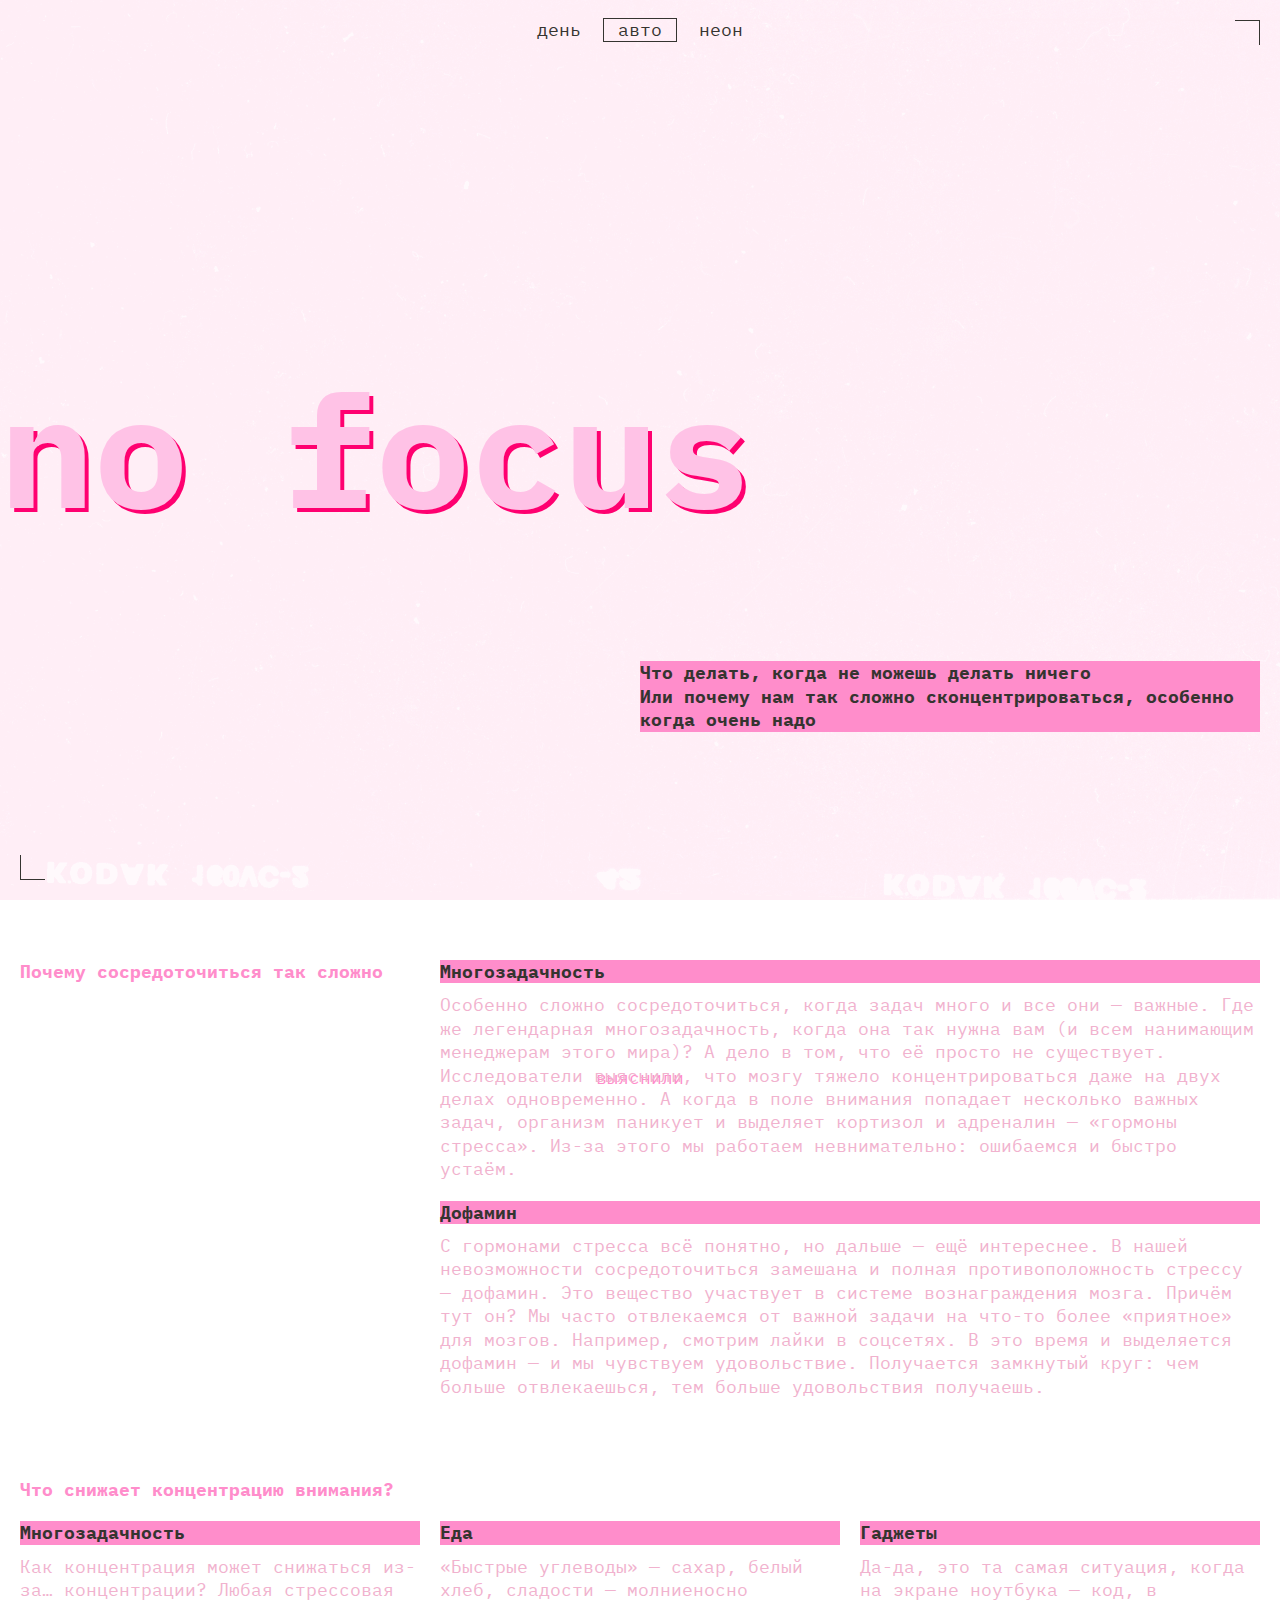
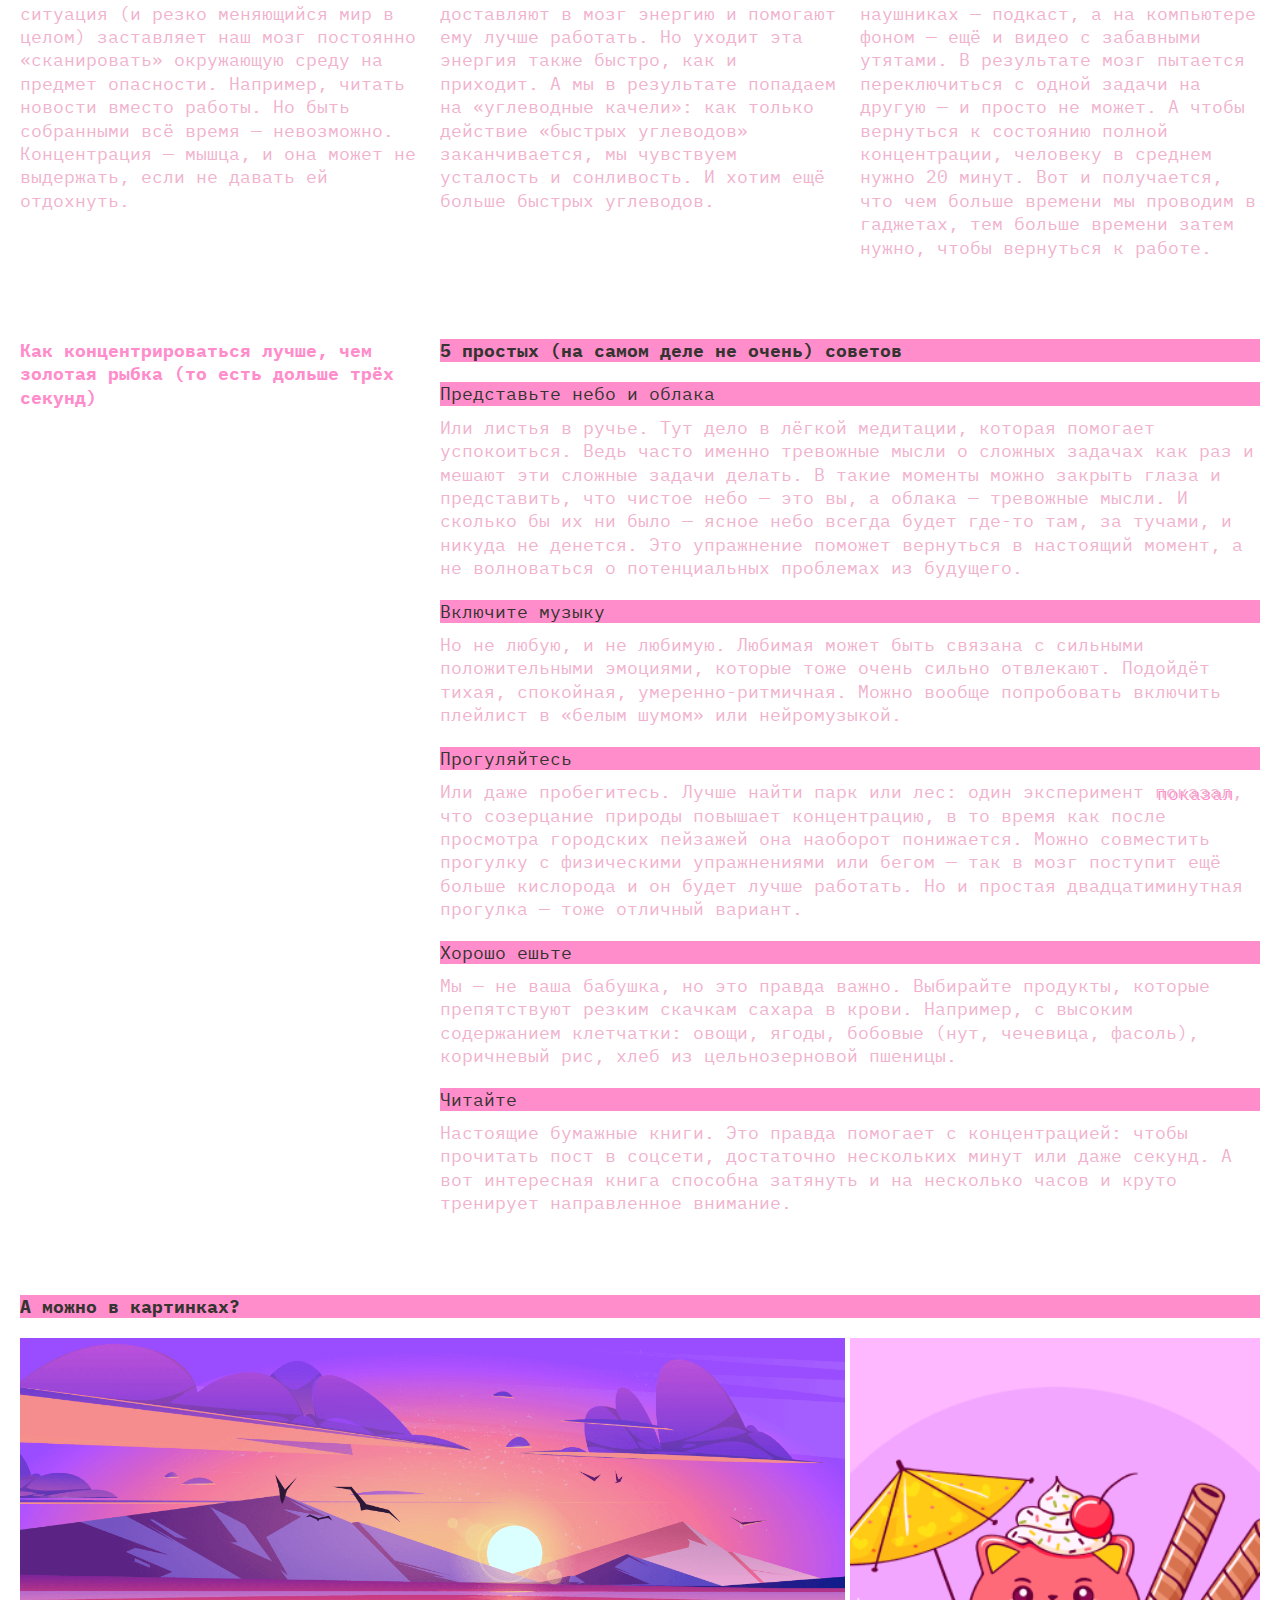
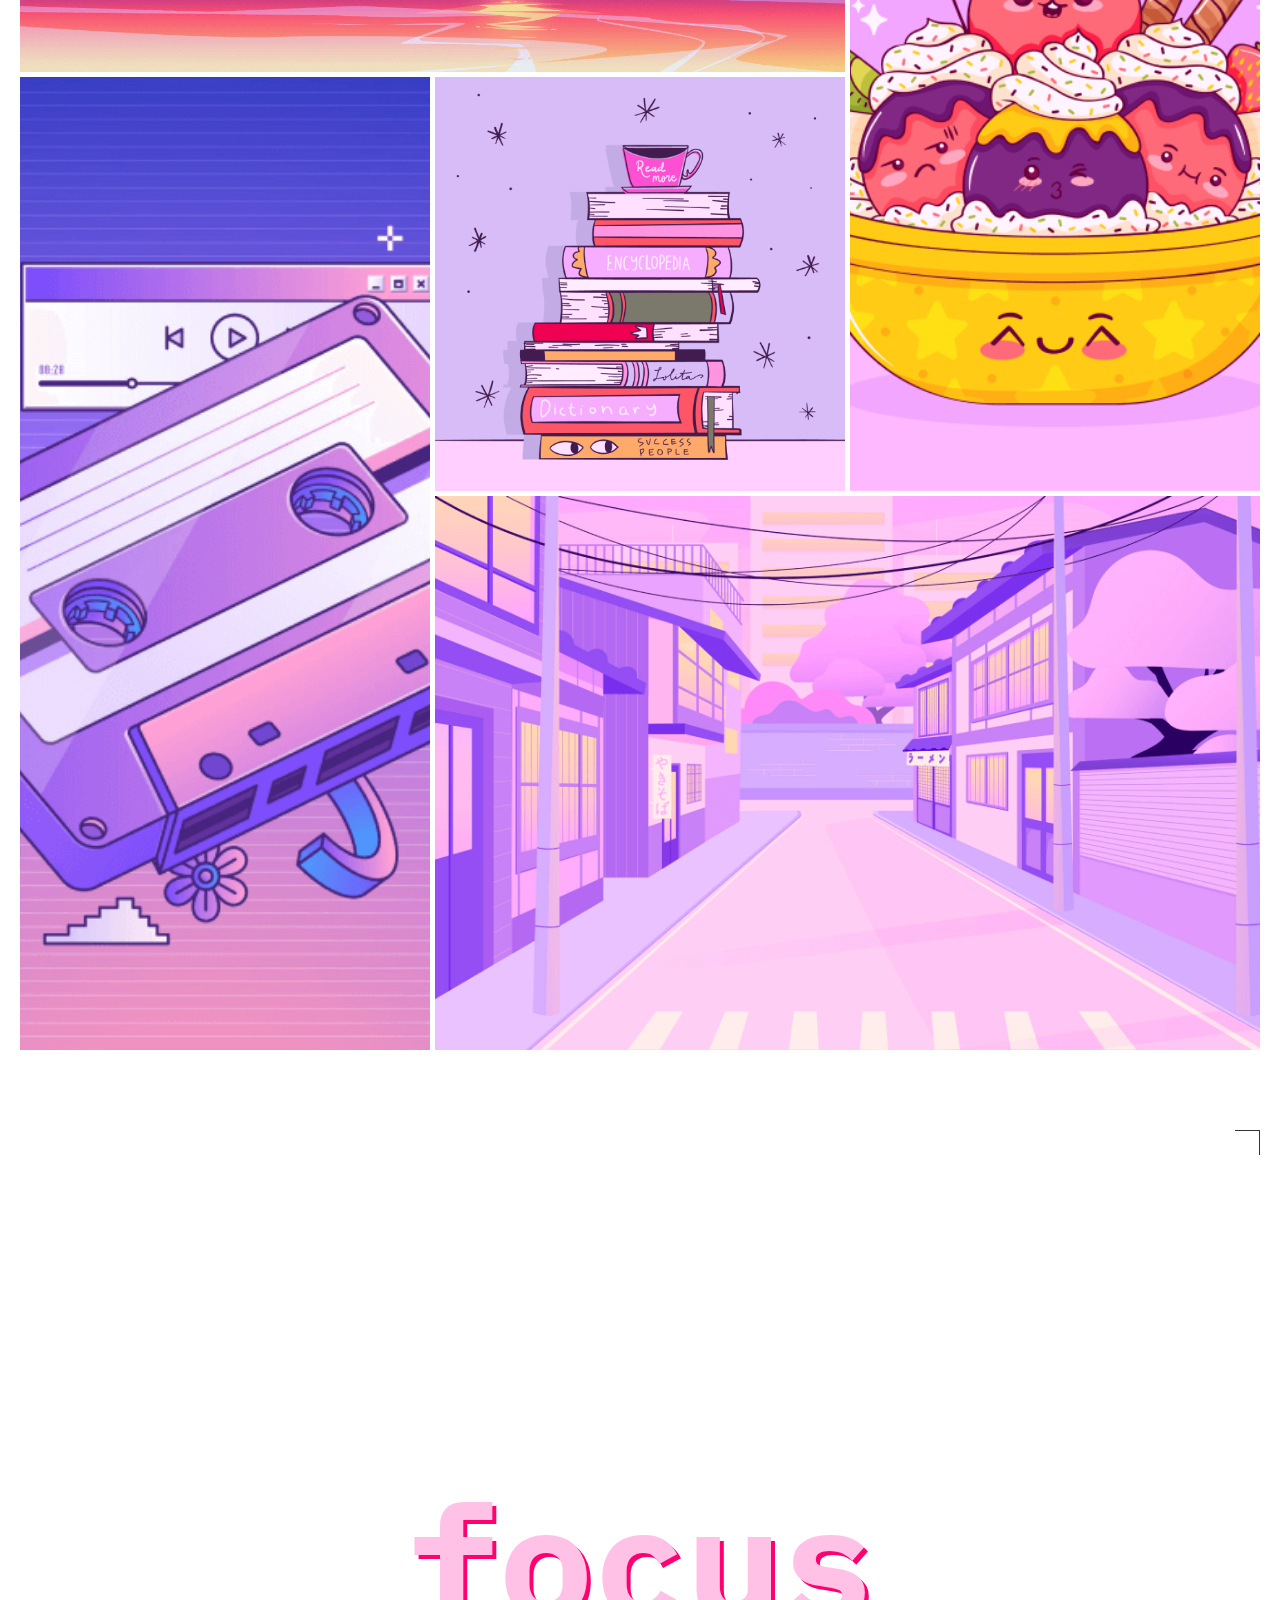
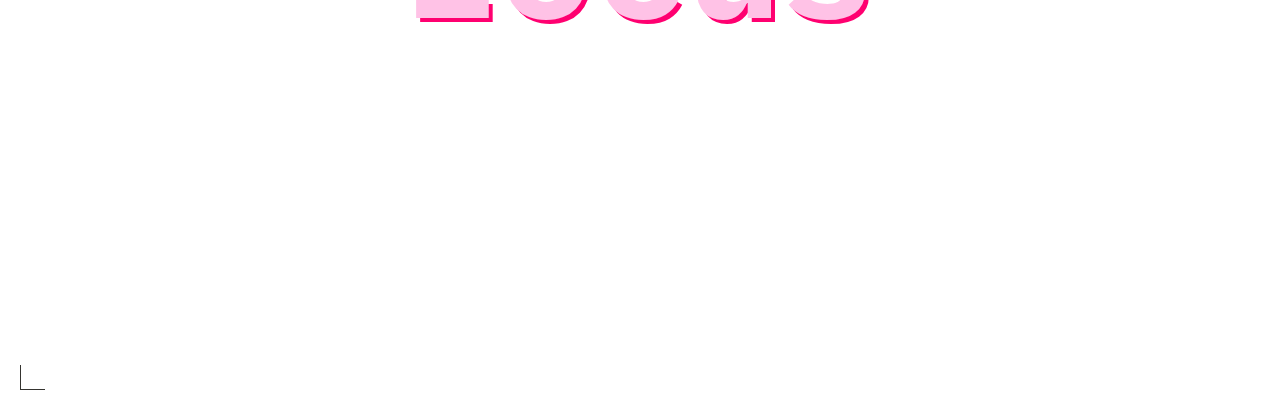
==== commit bde01af2: "correction after review" ====
--- a/index.html
+++ b/index.html
@@ -16,10 +16,10 @@
     <link rel="icon" href="./images/favicon.svg" type="image/svg+xml" />
     <link rel="apple-touch-icon" href="./images/mobile-icon.png" />
   </head>
+  
   <body class="page">
-    <header class="header">
+    <header class="header decorated_zone">
       <div class="header__record-sign" aria-hidden="true">rec</div>
-      <div class="corner corner_type_top header__corner_type_top"></div>
       <nav class="header__theme-menu">
         <ul class="header__theme-menu-list">
           <li class="header__theme-menu-item">
@@ -51,19 +51,18 @@
         Что делать, когда не можешь делать ничего<br />Или почему нам так сложно
         сконцентрироваться, особенно когда очень надо
       </p>
-      <div class="corner corner_type_bottom"></div>
     </header>
-    <script src="./scripts/script.js"></script>
+    </script>
 
     <main class="main">
-      <ul class="articles__list">
-        <li class="articles__list_item">
-          <article class="article article_first">
-            <h3 class="article__heading">Почему сосредоточиться так сложно</h3>
-            <ul class="article__paragraph-list">
-              <li class="article__paragraph-list-item">
-                <h4 class="article__answer">Многозадачность</h4>
-                <p class="article__text">
+      <section class="articles__list">
+        <div class="articles__list_item">
+          <section class="article article_first">
+            <h2 class="article__heading">Почему сосредоточиться так сложно</h2>
+            <article class="article__paragraph-list">
+              <ul class="article__paragraph-list-item">
+                <li><h3 class="article__answer">Многозадачность</h3></li>
+                <li><p class="article__text">
                   Особенно сложно сосредоточиться, когда задач много и все они —
                   важные. Где же легендарная многозадачность, когда она так
                   нужна вам (и всем нанимающим менеджерам этого мира)? А дело в
@@ -78,11 +77,11 @@
                   важных задач, организм паникует и выделяет кортизол и
                   адреналин — «гормоны стресса». Из-за этого мы работаем
                   невнимательно: ошибаемся и быстро устаём.
-                </p>
-              </li>
-              <li class="article__paragraph-list-item">
-                <h4 class="article__answer">Дофамин</h4>
-                <p class="article__text">
+                </p></li>
+              </ul>
+              <ul class="article__paragraph-list-item">
+                 <li><h3 class="article__answer">Дофамин</h3></li>
+                 <li><p class="article__text">
                   С гормонами стресса всё понятно, но дальше — ещё интереснее. В
                   нашей невозможности сосредоточиться замешана и полная
                   противоположность стрессу — дофамин. Это вещество участвует в
@@ -92,41 +91,40 @@
                   выделяется дофамин — и мы чувствуем удовольствие. Получается
                   замкнутый круг: чем больше отвлекаешься, тем больше
                   удовольствия получаешь.
-                </p>
-              </li>
-            </ul>
-          </article>
-        </li>
-
-        <li class="articles__list_item">
-          <article class="article article_second">
-            <h3 class="article__heading">Что снижает концентрацию внимания?</h3>
-            <ul class="article__paragraph-list">
-              <li class="article__paragraph-list-item">
-                <h4 class="article__answer">Многозадачность</h4>
-                <p class="article__text">
+                </p></li>
+              </ul>
+            </article>
+          </section>
+        </div>
+        <div class="articles__list_item">
+          <section class="article article_second">
+            <h2 class="article__heading">Что снижает концентрацию внимания?</h2>
+            <article class="article__paragraph-list">
+              <ul class="article__paragraph-list-item">
+                <li><h3 class="article__answer">Многозадачность</h3></li>
+                <li><p class="article__text">
                   Как концентрация может снижаться из-за… концентрации? Любая
                   стрессовая ситуация (и резко меняющийся мир в целом)
                   заставляет наш мозг постоянно «сканировать» окружающую среду
                   на предмет опасности. Например, читать новости вместо работы.
                   Но быть собранными всё время — невозможно. Концентрация —
                   мышца, и она может не выдержать, если не давать ей отдохнуть.
-                </p>
-              </li>
-              <li class="article__paragraph-list-item">
-                <h4 class="article__answer">Еда</h4>
-                <p class="article__text">
+                </p></li>
+              </ul>
+              <ul class="article__paragraph-list-item">
+                <li><h3 class="article__answer">Еда</h3></li>
+                <li><p class="article__text">
                   «Быстрые углеводы» — сахар, белый хлеб, сладости — молниеносно
                   доставляют в мозг энергию и помогают ему лучше работать. Но
                   уходит эта энергия также быстро, как и приходит. А мы в
                   результате попадаем на «углеводные качели»: как только
                   действие «быстрых углеводов» заканчивается, мы чувствуем
                   усталость и сонливость. И хотим ещё больше быстрых углеводов.
-                </p>
-              </li>
-              <li class="article__paragraph-list-item">
-                <h4 class="article__answer">Гаджеты</h4>
-                <p class="article__text">
+                </p></li>
+              </ul>
+              <ul class="article__paragraph-list-item">
+                <li><h3 class="article__answer">Гаджеты</h3></li>
+                <li><p class="article__text">
                   Да-да, это та самая ситуация, когда на экране ноутбука — код,
                   в наушниках — подкаст, а на компьютере фоном — ещё и видео с
                   забавными утятами. В результате мозг пытается переключиться с
@@ -135,25 +133,24 @@
                   минут. Вот и получается, что чем больше времени мы проводим в
                   гаджетах, тем больше времени затем нужно, чтобы вернуться к
                   работе.
-                </p>
-              </li>
-            </ul>
-          </article>
-        </li>
-
-        <li class="articles__list_item">
-          <article class="article article_third">
-            <h3 class="article__heading">
+                </p></li>
+              </ul>
+            </article>
+          </section>
+        </div>
+        <div class="articles__list_item">
+          <section class="article article_third">
+            <h2 class="article__heading">
               Как концентрироваться лучше, чем золотая рыбка (то есть дольше
               трёх секунд)
+            </h2>
+           <h3 class="article__answer">
+              5 простых (на самом деле не очень) советов
             </h3>
-            <h4 class="article__answer">
-              5 простых (на самом деле не очень) советов
-            </h4>
-            <ul class="article__paragraph-list">
-              <li class="article__paragraph-list-item">
-                <h5 class="article__answer_list">Представьте небо и облака</h5>
-                <p class="article__text">
+            <article class="article__paragraph-list">
+              <ul class="article__paragraph-list-item">
+                <li><h4 class="article__answer_list">Представьте небо и облака</h4></li>
+                <li><p class="article__text">
                   Или листья в ручье. Тут дело в лёгкой медитации, которая
                   помогает успокоиться. Ведь часто именно тревожные мысли о
                   сложных задачах как раз и мешают эти сложные задачи делать. В
@@ -163,21 +160,21 @@
                   не денется. Это упражнение поможет вернуться в настоящий
                   момент, а не волноваться о потенциальных проблемах из
                   будущего.
-                </p>
-              </li>
-              <li class="article__paragraph-list-item">
-                <h5 class="article__answer_list">Включите музыку</h5>
-                <p class="article__text">
+                </p></li>
+              </ul>
+              <ul class="article__paragraph-list-item">
+                <li><h4 class="article__answer_list">Включите музыку</h4></li>
+                <li><p class="article__text">
                   Но не любую, и не любимую. Любимая может быть связана с
                   сильными положительными эмоциями, которые тоже очень сильно
                   отвлекают. Подойдёт тихая, спокойная, умеренно-ритмичная.
                   Можно вообще попробовать включить плейлист в «белым шумом» или
                   нейромузыкой.
-                </p>
-              </li>
-              <li class="article__paragraph-list-item">
-                <h5 class="article__answer_list">Прогуляйтесь</h5>
-                <p class="article__text">
+                </p></li>
+              </ul>
+              <ul class="article__paragraph-list-item">
+                <li><h4 class="article__answer_list">Прогуляйтесь</h4></li>
+                <li><p class="article__text">
                   Или даже пробегитесь. Лучше найти парк или лес: один
                   эксперимент
                   <a
@@ -191,38 +188,38 @@
                   упражнениями или бегом — так в мозг поступит ещё больше
                   кислорода и он будет лучше работать. Но и простая
                   двадцатиминутная прогулка — тоже отличный вариант.
-                </p>
-              </li>
-              <li class="article__paragraph-list-item">
-                <h5 class="article__answer_list">Хорошо ешьте</h5>
-                <p class="article__text">
+                </p></li>
+              </ul>
+              <ul class="article__paragraph-list-item">
+                <li><h4 class="article__answer_list">Хорошо ешьте</h4></li>
+                <li><p class="article__text">
                   Мы — не ваша бабушка, но это правда важно. Выбирайте продукты,
                   которые препятствуют резким скачкам сахара в крови. Например,
                   с высоким содержанием клетчатки: овощи, ягоды, бобовые (нут,
                   чечевица, фасоль), коричневый рис, хлеб из цельнозерновой
                   пшеницы.
-                </p>
-              </li>
-              <li class="article__paragraph-list-item">
-                <h5 class="article__answer_list">Читайте</h5>
-                <p class="article__text">
+                </p></li>
+              </ul>
+              <ul class="article__paragraph-list-item">
+                <li><h4 class="article__answer_list">Читайте</h4></li>
+                <li><p class="article__text">
                   Настоящие бумажные книги. Это правда помогает с концентрацией:
                   чтобы прочитать пост в соцсети, достаточно нескольких минут
                   или даже секунд. А вот интересная книга способна затянуть и на
                   несколько часов и круто тренирует направленное внимание.
-                </p>
-              </li>
-            </ul>
-          </article>
-        </li>
-      </ul>
+                </p></li>
+              </ul>
+            </article>
+          </section>
+        </div>
+      </section>
       <section class="pictures">
-        <h4 class="article__answer">А можно в картинках?</h4>
+        <h3 class="article__answer">А можно в картинках?</h3>
         <ul class="gallery">
           <li class="gallery__item gallery__item_name_mountain">
             <img
               class="gallery__image"
-              src="images/sunset.png"
+              src="../images/sunset.png"
               loading="lazy"
               alt="Горы и озеро на фоне заката"
             />
@@ -230,7 +227,7 @@
           <li class="gallery__item gallery__item_name_ice-cream">
             <img
               class="gallery__image"
-              src="images/ice-cream.png"
+              src="../images/ice-cream.png"
               loading="lazy"
               alt="Мороженое"
             />
@@ -238,7 +235,7 @@
           <li class="gallery__item gallery__item_name_tape">
             <img
               class="gallery__image"
-              src="images/tape.png"
+              src="../images/tape.png"
               loading="lazy"
               alt="Аудио-кассета"
             />
@@ -246,7 +243,7 @@
           <li class="gallery__item gallery__item_name_books">
             <img
               class="gallery__image"
-              src="images/books.png"
+              src="../images/books.png"
               loading="lazy"
               alt="Стопка книг"
             />
@@ -254,7 +251,7 @@
           <li class="gallery__item gallery__item_name_street">
             <img
               class="gallery__image"
-              src="images/street.png"
+              src="../images/street.png"
               loading="lazy"
               alt="Улица"
             />
@@ -262,10 +259,10 @@
         </ul>
       </section>
     </main>
-    <footer class="footer">
-      <div class="corner corner_type_top"></div>
+
+    <footer class="footer decorated_zone">
       <h2 class="footer__title">focus</h2>
-      <div class="corner corner_type_bottom"></div>
     </footer>
+    <script src="./scripts/script.js"></script>
   </body>
 </html>
--- a/styles/variables.css
+++ b/styles/variables.css
@@ -1,3 +1,4 @@
+
 /*
   Переменные для вашего проекта
   и их переопределение под различные устройства
@@ -5,9 +6,9 @@
 :root {
   --bg-image: url(../images/cover-image-dark.png);
   --accent-color: #ff0070;
-  --menu-list-color: #ff0070;
   --h1-color: #db00ff;
-  --h1-shadow-desktop: #ff0070;
   --text-color: #f1b2ce;
-  --h5-color: #000028;
+  --heading-color: #000028;
 }
+
+
--- a/styles/globals.css
+++ b/styles/globals.css
@@ -3,6 +3,8 @@
 *,
 *::before,
 *::after {
+  margin: 0;
+  padding: 0;
   box-sizing: border-box;
 }
 
--- a/styles/style.css
+++ b/styles/style.css
@@ -1,16 +1,10 @@
 /* Основные стили проекта. Это стили для темы, которую вы верстаете первой. */
-*,
-*::before,
-*::after {
-  box-sizing: border-box;
-}
 
 .page {
   /* сохраните в разметке и стилях класс page. На его основе работает скрипт. */
-  margin: 0 auto;
   padding: 0 10px;
   background-image: var(--bg-image);
-  background-size: 100% 100vh;
+  background-size: cover;
   background-repeat: no-repeat;
   background-position: center 0;
   min-height: 100vh;
@@ -22,36 +16,47 @@
 
 /*------------------ Ниже Header ------------------*/
 .header {
+  min-height: 338px;
   height: 100vh;
   display: grid;
+  grid-template-columns: 1fr;
   grid-template-rows: 1fr min-content 1fr;
   align-items: center;
   justify-content: center;
   position: relative;
 }
 
-.corner {
+.decorated_zone {
+  position: relative;
+}
+
+.decorated_zone::before {
+  content: "";
+  display: inline-block;
   width: 25px;
   height: 25px;
   border-top: 1px solid var(--accent-color);
   border-right: 1px solid var(--accent-color);
-}
-
-.corner_type_top {
-  position: absolute;
   top: 10px;
   right: 0;
-}
-
-.corner_type_bottom {
+  position: absolute;
+}
+
+.decorated_zone::after {
+  content: "";
+  display: inline-block;
+  width: 25px;
+  height: 25px;
+  border-top: 1px solid var(--accent-color);
+  border-right: 1px solid var(--accent-color);
   transform: rotate(180deg);
+  bottom: 10px;
+  left: 0;
   position: absolute;
-  left: 0;
-  bottom: 10px;
 }
 
 .header__record-sign {
-  display: block;
+  display: inline-block;
   font-size: 18px;
   font-weight: 400;
   line-height: 25px;
@@ -59,15 +64,15 @@
   text-transform: uppercase;
   position: absolute;
   top: 10px;
-  right: 28px;
-}
-
-.header__corner_type_top::after {
+  right: 10px;
+}
+
+.header__record-sign:after {
   content: "";
   display: inline-block;
   width: 9px;
   height: 9px;
-  margin-left: 6px;
+  margin-inline-start: 8px;
   border-radius: 50%;
   background-color: var(--accent-color);
   box-shadow: 0 0 4px 2px var(--accent-color);
@@ -81,7 +86,7 @@
 .header__theme-menu-list {
   display: grid;
   gap: 15px;
-  color: var(--menu-list-color);
+  color: var(--accent-color);
 }
 
 .header__theme-menu-button {
@@ -125,7 +130,7 @@
 
 .header__description {
   margin-block-end: 10px;
-  color: var(--h5-color);
+  color: var(--heading-color);
   background-color: var(--accent-color);
   font-weight: 700;
   font-size: 18px;
@@ -189,7 +194,7 @@
   font-size: 18px;
   font-weight: 400;
   line-height: 23.4px;
-  color: var(--h5-color);
+  color: var(--heading-color);
   background-color: var(--accent-color);
 }
 
@@ -199,7 +204,7 @@
   font-size: 18px;
   font-weight: 700;
   line-height: 23.4px;
-  color: var(--h5-color);
+  color: var(--heading-color);
   background-color: var(--accent-color);
 }
 
@@ -219,21 +224,19 @@
 .pictures {
   display: flex;
   flex-direction: column;
-  height: 100%;
   gap: 10px;
 }
 
 .gallery {
-  list-style-type: none;
-  padding: 0;
   display: grid;
   gap: 5px;
+  
 }
 
 .gallery__image {
-  max-width: 100%;
-  object-fit: fill;
+  width: 100%;
   height: 100%;
+  object-fit: cover;
 }
 
 /*------------------ Ниже Footer ------------------*/
@@ -253,66 +256,22 @@
   text-shadow: 2px 2px var(--accent-color);
 }
 
-/*-----  Ниже Медиа-запрос для установленной предпочитаемой темы  -----*/
-@media (prefers-color-scheme: light) {
-  .page {
-    --bg-image: url(../images/cover-image-light.png);
-    --menu-list-color: #000028;
-    --accent-color: #ff8dcb;
-    --h1-color: #ffc2e6;
-    --h1-shadow-desktop: #ff0070;
-    --text-color: #353430;
-    --h5-color: #000028;
-  }
-
-  .header__record-sign {
-    display: none;
-  }
-
-  .header__corner_type_top::after {
-    display: none;
-  }
-
-  .header__theme-menu-button_active {
-    outline: 1px solid var(--menu-list-color, #000028);
-  }
-
-  .header__theme-menu-button:hover {
-    outline: 1px solid rgba(50, 49, 45, 0.4);
-  }
-
-  .article__heading {
-    color: var(--text-color, #353430);
-  }
-
-  .link:focus {
-    outline: 1px solid rgba(50, 49, 45, 0.4);
-  }
-  
-  @media (width >= 1024px) {
-    .header__title,
-    .footer__title {
-      text-shadow: 4px 4px var(--h1-shadow-desktop, #ff0070);
-    }
-  }
-}
-
 /*--------- Ниже Адаптив для Tablet 768px -------*/
 @media (768px <= width < 1024px) {
   .page {
     padding: 0 20px;
   }
 
-  .corner_type_top {
-    top: 20px;
-  }
-
-  .corner_type_bottom {
-    bottom: 20px;
-  }
-
   .header__record-sign {
     top: 20px;
+  }
+
+  .decorated_zone::before {
+    top: 20px;
+  }
+
+  .decorated_zone::after {
+    bottom: 20px;
   }
 
   .header__title {
@@ -385,28 +344,23 @@
 
   /*---  Галерея с картинками  ---*/
   .pictures {
-    display: grid;
+    display: flex;
+    flex-direction: column;
     gap: 20px;
-  }
-
-  .pictures .article__answer {
-    grid-row: 1/2;
-    grid-column: 1/-1;
-  }
-
-  .gallery__image {
-    object-fit: cover;
-    height: 100%;
-    width: 100%;
   }
 
   .gallery {
     display: grid;
     grid-template-columns: repeat(3, 1fr);
-    grid-template-rows: repeat(3, min-content);
     gap: 20px;
   }
-
+  .gallery__image {
+    width: 100%;
+    height: 100%;
+    object-fit: cover;
+    object-position: center;  /* убрать свойства, они указаны в исходнике*/
+  }
+   
   .gallery__item_name_mountain {
     grid-row: 1/2;
     grid-column: 1/3;
@@ -432,23 +386,25 @@
     grid-column: 2/4;
   }
 }
+
 
 /*-----   Ниже Адаптив для Desktop 1024px   -----*/
 @media (width >= 1024px) {
   .page {
     padding: 0 20px;
-  }
-
-  .corner_type_top {
-    top: 20px;
-  }
-
-  .corner_type_bottom {
-    bottom: 20px;
+    gap: 60px;
   }
 
   .header__record-sign {
     top: 20px;
+  }
+
+  .decorated_zone::before {
+    top: 20px;
+  }
+
+  .decorated_zone::after {
+    bottom: 20px;
   }
 
   .header__theme-menu {
@@ -475,31 +431,38 @@
 
   /*--- Статьи ---*/
   .main {
-    gap: 100px;
+    gap: 80px;
   }
 
   .articles__list {
     gap: 80px;
   }
 
+  .article__paragraph-list {
+    grid-auto-flow: row;
+  }
+
   .article {
     grid-template-columns: 1fr 2fr;
-    grid-template-rows: repeat(auto-fit, max-content);
     gap: 20px;
   }
 
   /*  Блок-1 */
+  .article_first {
+    gap: 10px;
+  }
+
   .article_first .article__heading {
     grid-column: 1/2;
-    grid-row: 2/3;
   }
 
   .article_first .article__paragraph-list {
     grid-column: 2/3;
-    grid-row: 2/4;
+    grid-row: 1/2;
   }
 
   /*  Блок-2 */
+
   .article_second .article__heading {
     grid-column: 1/2;
   }
@@ -507,29 +470,30 @@
   .article_second .article__paragraph-list {
     grid-row: 2/3;
     display: grid;
+    grid-template-columns: repeat(3, 1fr);
+    align-items: start;
+  }
+
+  /*  Блок-3 */
+  .article_third {
+    gap: 10px;
+  }
+
+  .article_third .article__heading {
+    grid-column: 1/2;
+    grid-row: 1/3;
+  }
+
+  .article_third .article__answer {
+    grid-column: 2/3;
+    grid-row: 1/2;
+    margin-block-end: 10px;
+  }
+
+  .article_third .article__paragraph-list {
+    grid-column: 2/3;
+    grid-row: 2/3;
     gap: 20px;
-  }
-
-  .article_second .article__paragraph-list-item {
-    grid-row: 1/2;
-    align-self: start;
-    justify-self: start;
-  }
-  /*  Блок-3 */
-  .article_third .article__heading {
-    grid-column: 1/2;
-    grid-row: 1/3;
-  }
-
-  .article_third .article__answer {
-    grid-column: 2/3;
-    grid-row: 1/2;
-    align-self: start;
-  }
-
-  .article_third .article__paragraph-list {
-    grid-column: 2/3;
-    grid-row: 2/3;
   }
 
   /*---  Галерея с картинками  ---*/
@@ -543,19 +507,6 @@
     grid-column: 1/-1;
   }
 
-  .gallery {
-    display: grid;
-    grid-template-columns: repeat(3, 1fr);
-    grid-template-rows: repeat(3, min-content);
-    gap: 20px;
-  }
-
-  .gallery__image {
-    object-fit: cover;
-    height: 100%;
-    width: 100%;
-  }
-
   .gallery__item_name_mountain {
     grid-row: 1/2;
     grid-column: 1/3;
@@ -583,5 +534,7 @@
 
   .footer__title {
     font-size: clamp(7.5rem, 0.5625rem + 14.4531vw, 9.8125rem);
-  }
-}
+    align-self: center;
+    justify-self: center;
+  }
+}
--- a/styles/dark.css
+++ b/styles/dark.css
@@ -1,3 +1,4 @@
+
 /*
   Специально для тёмной темы при наличии класса,
   здесь окажутся стили, которые нужно переопределить принудительно,
@@ -12,36 +13,35 @@
 
   --bg-image: url(../images/cover-image-dark.png);
   --accent-color: #ff0070;
-  --menu-list-color: #ff0070;
   --h1-color: #db00ff;
   --text-color: #f1b2ce;
-  --h5-color: #000028;
+  --heading-color: #000028; 
+ 
+
+  .decorated_zone::before {
+    border-top: 1px solid var(--accent-color, #ff0070);
+    border-right: 1px solid var(--accent-color, #ff0070);
+  }
+
+  .decorated_zone::after {
+    border-top: 1px solid var(--accent-color, #ff0070);
+    border-right: 1px solid var(--accent-color, #ff0070);
+  }
 
   .header__record-sign {
-    display: block;
-    font-size: 18px;
-    font-weight: 400;
-    line-height: 25px;
-    color: var(--accent-color, #ff0070);
-    text-transform: uppercase;
-    position: absolute;
-    top: 10px;
-    right: 28px;
+    display: inline-block;
   }
 
-  .header__corner_type_top::after {
-    content: "";
-    display: inline-block;
-    width: 9px;
-    height: 9px;
-    margin-left: 6px;
-    border-radius: 50%;
-    background-color: var(--accent-color, #ff0070);
-    box-shadow: 0 0 4px 2px var(--accent-color, #ff0070);
+  .header__theme-menu-list {
+    color: var(--accent-color, #ff0070);
   }
 
   .header__theme-menu-button:hover {
     outline: 1px solid rgba(241, 178, 206, 0.4);
+  }
+
+  .header__theme-menu-button_active {
+    outline: 1px solid var(--accent-color, #ff0070);
   }
 
   .article__heading {
@@ -62,3 +62,5 @@
     }
   }
 }
+
+
--- a/styles/light.css
+++ b/styles/light.css
@@ -1,3 +1,4 @@
+
 /*
   Специально для светлой темы при наличии класса.
   Здесь окажутся стили, которые нужно переопределить принудительно,
@@ -10,26 +11,40 @@
     чем стили в медиазапросе предпочтений пользователя
   */
   --bg-image: url(../images/cover-image-light.png);
-  --menu-list-color: #000028;
   --accent-color: #ff8dcb;
   --h1-color: #ffc2e6;
   --h1-shadow-desktop: #ff0070;
-  --text-color: #353430;
-  --h5-color: #000028;
+  --text-color: #353430; 
+  --heading-color: #353430; 
+
+  .decorated_zone::before {
+    border-top: 1px solid var(--text-color, #353430);
+    border-right: 1px solid var(--text-color, #353430);
+  }
+
+  .decorated_zone::after {
+    border-top: 1px solid var(--text-color, #353430);
+    border-right: 1px solid var(--text-color, #353430);
+  }
 
   .header__record-sign {
     display: none;
   }
-  .header__corner_type_top::after {
-    display: none;
+
+  .header__theme-menu-list {
+    color: var(--text-color, #353430);
   }
 
   .header__theme-menu-button_active {
-    outline: 1px solid var(--menu-list-color, #000028);
+    outline: 1px solid var(--text-color, #353430);
   }
 
   .header__theme-menu-button:hover {
     outline: 1px solid rgba(50, 49, 45, 0.4);
+  }
+
+  .header__description {
+    color: var(--text-color, #353430);
   }
   .article__heading {
     color: var(--text-color, #353430);
@@ -42,6 +57,22 @@
   .link:focus {
     outline: 1px solid var(--text-color, #353430);
   }
+
+  .article__heading {
+    color: var(--text-color, #353430);
+  }
+
+  .article__answer {
+    color: var(--text-color, #353430)
+  }
+
+  .article__answer_list {
+    color: var(--text-color, #353430);
+  }
+
+  .article__text {
+    color: var(--text-color, #353430)
+  }
   @media (width >= 1024px) {
     .header__title,
     .footer__title {
@@ -49,3 +80,55 @@
     }
   }
 }
+
+/*-----  Ниже Медиа-запрос для установленной предпочитаемой светлой темы  -----*/
+@media (prefers-color-scheme: light) {
+  .page {
+    --bg-image: url(../images/cover-image-light.png);
+    --accent-color: #ff8dcb;
+    --h1-color: #ffc2e6;
+    --h1-shadow-desktop: #ff0070;
+    --heading-color: #353430;
+  }
+
+  .header__record-sign {
+    display: none;
+  }
+
+  .decorated_zone::before {
+    border-top: 1px solid var(--heading-color, #353430);
+    border-right: 1px solid var(--heading-color, #353430);
+  }
+
+  .decorated_zone::after {
+    border-top: 1px solid var(--heading-color, #353430);
+    border-right: 1px solid var(--heading-color, #353430);
+  }
+
+  .header__theme-menu-list {
+    color: var(--heading-color, #353430);
+  }
+
+  .header__theme-menu-button:hover {
+    outline: 1px solid rgba(50, 49, 45, 0.4);
+  }
+
+  .header__theme-menu-button_active {
+    outline: 1px solid var(--heading-color, #353430);
+  }
+
+  .link:hover {
+    border-bottom: 1px solid var(--heading-color, #353430);
+  }
+
+  .link:focus {
+    outline: 1px solid var(--heading-color, #353430);
+  }
+  
+   @media (width >= 1024px) {
+    .header__title,
+    .footer__title {
+    text-shadow: 4px 4px var(--h1-shadow-desktop, #ff0070);
+    }
+  }
+}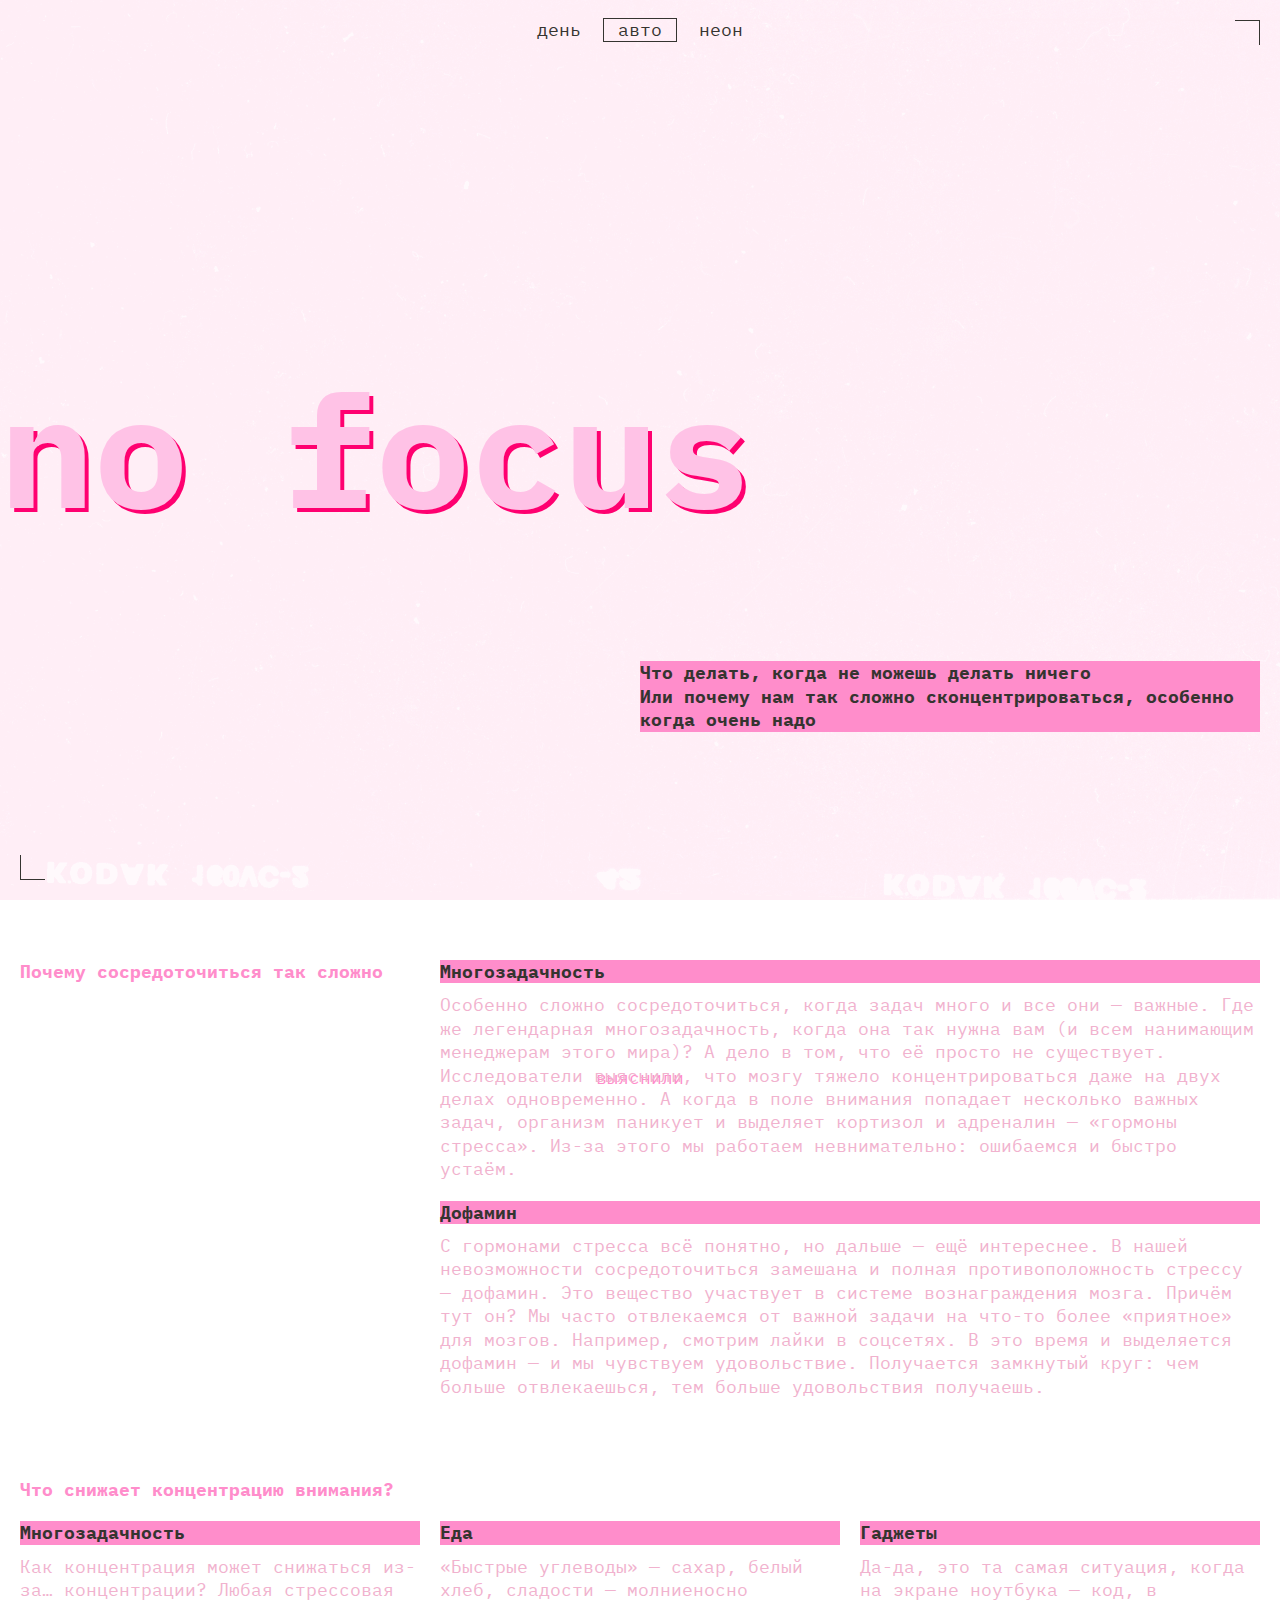
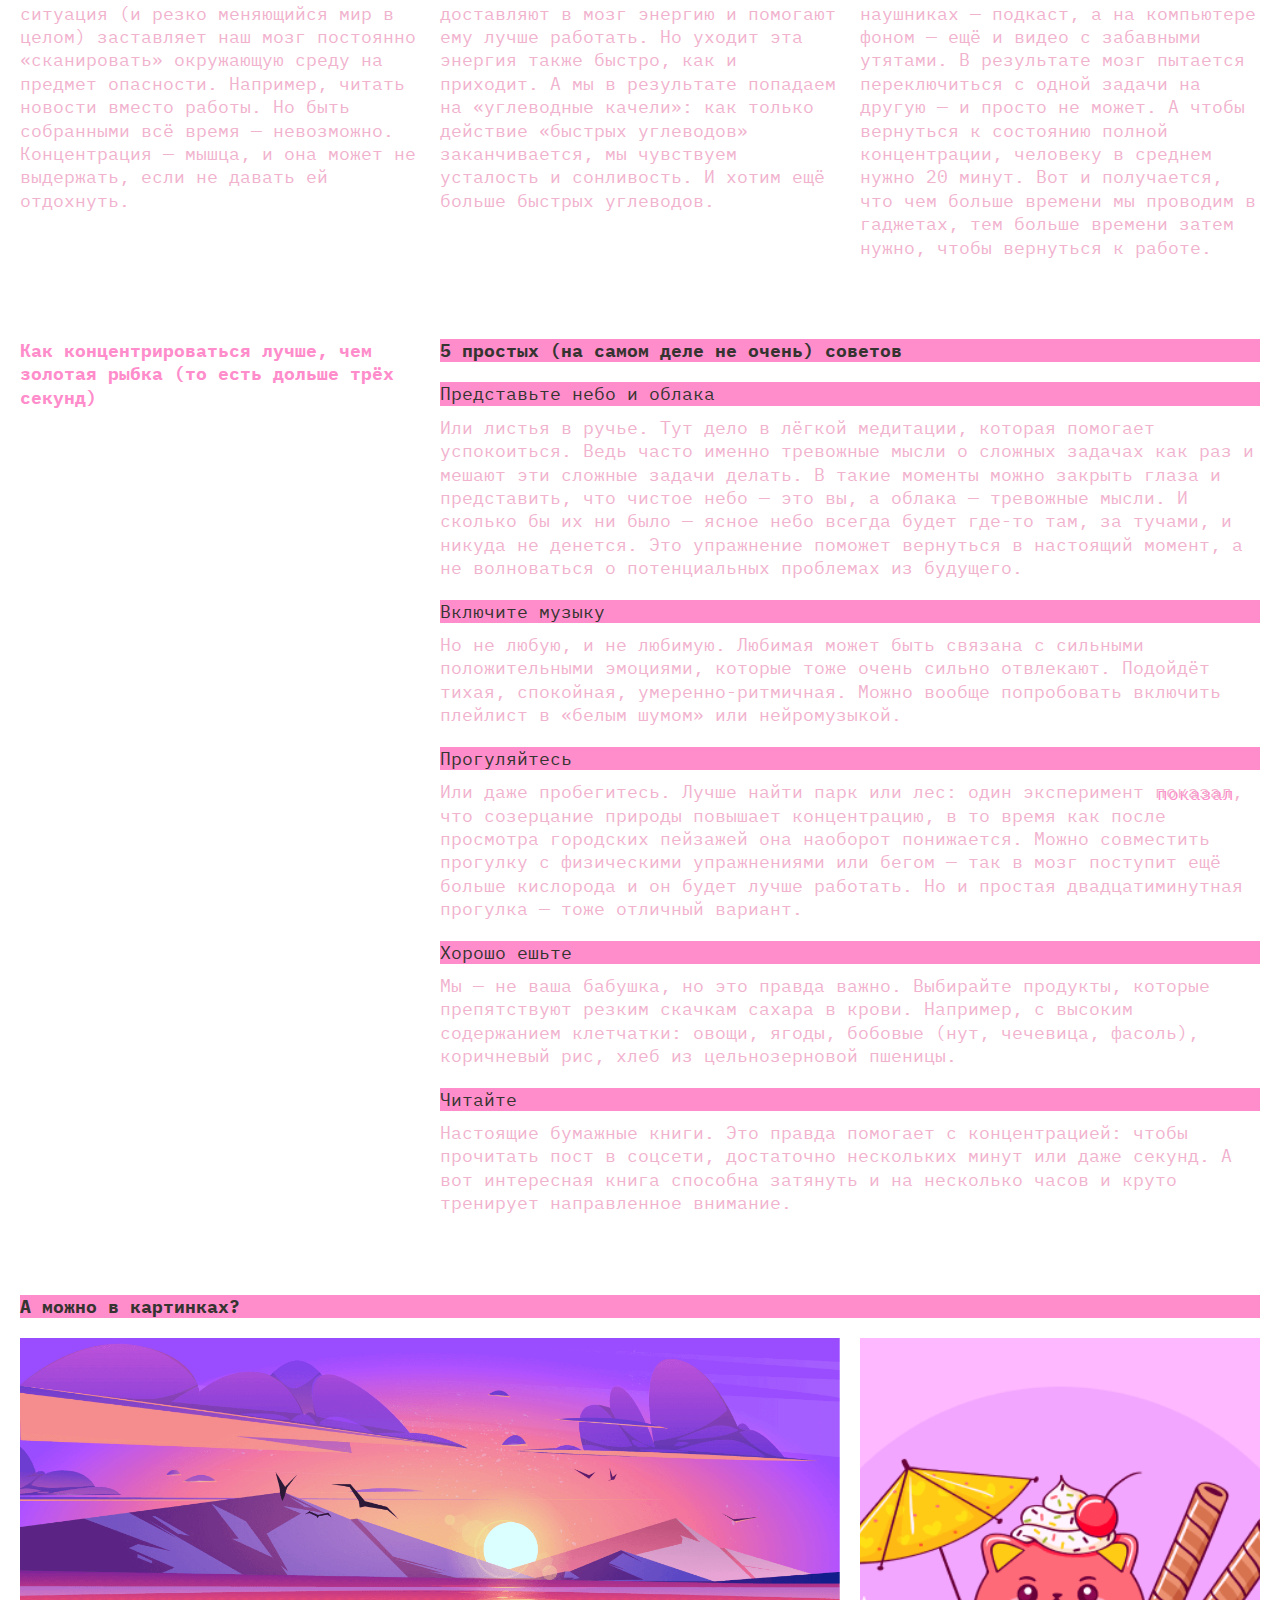
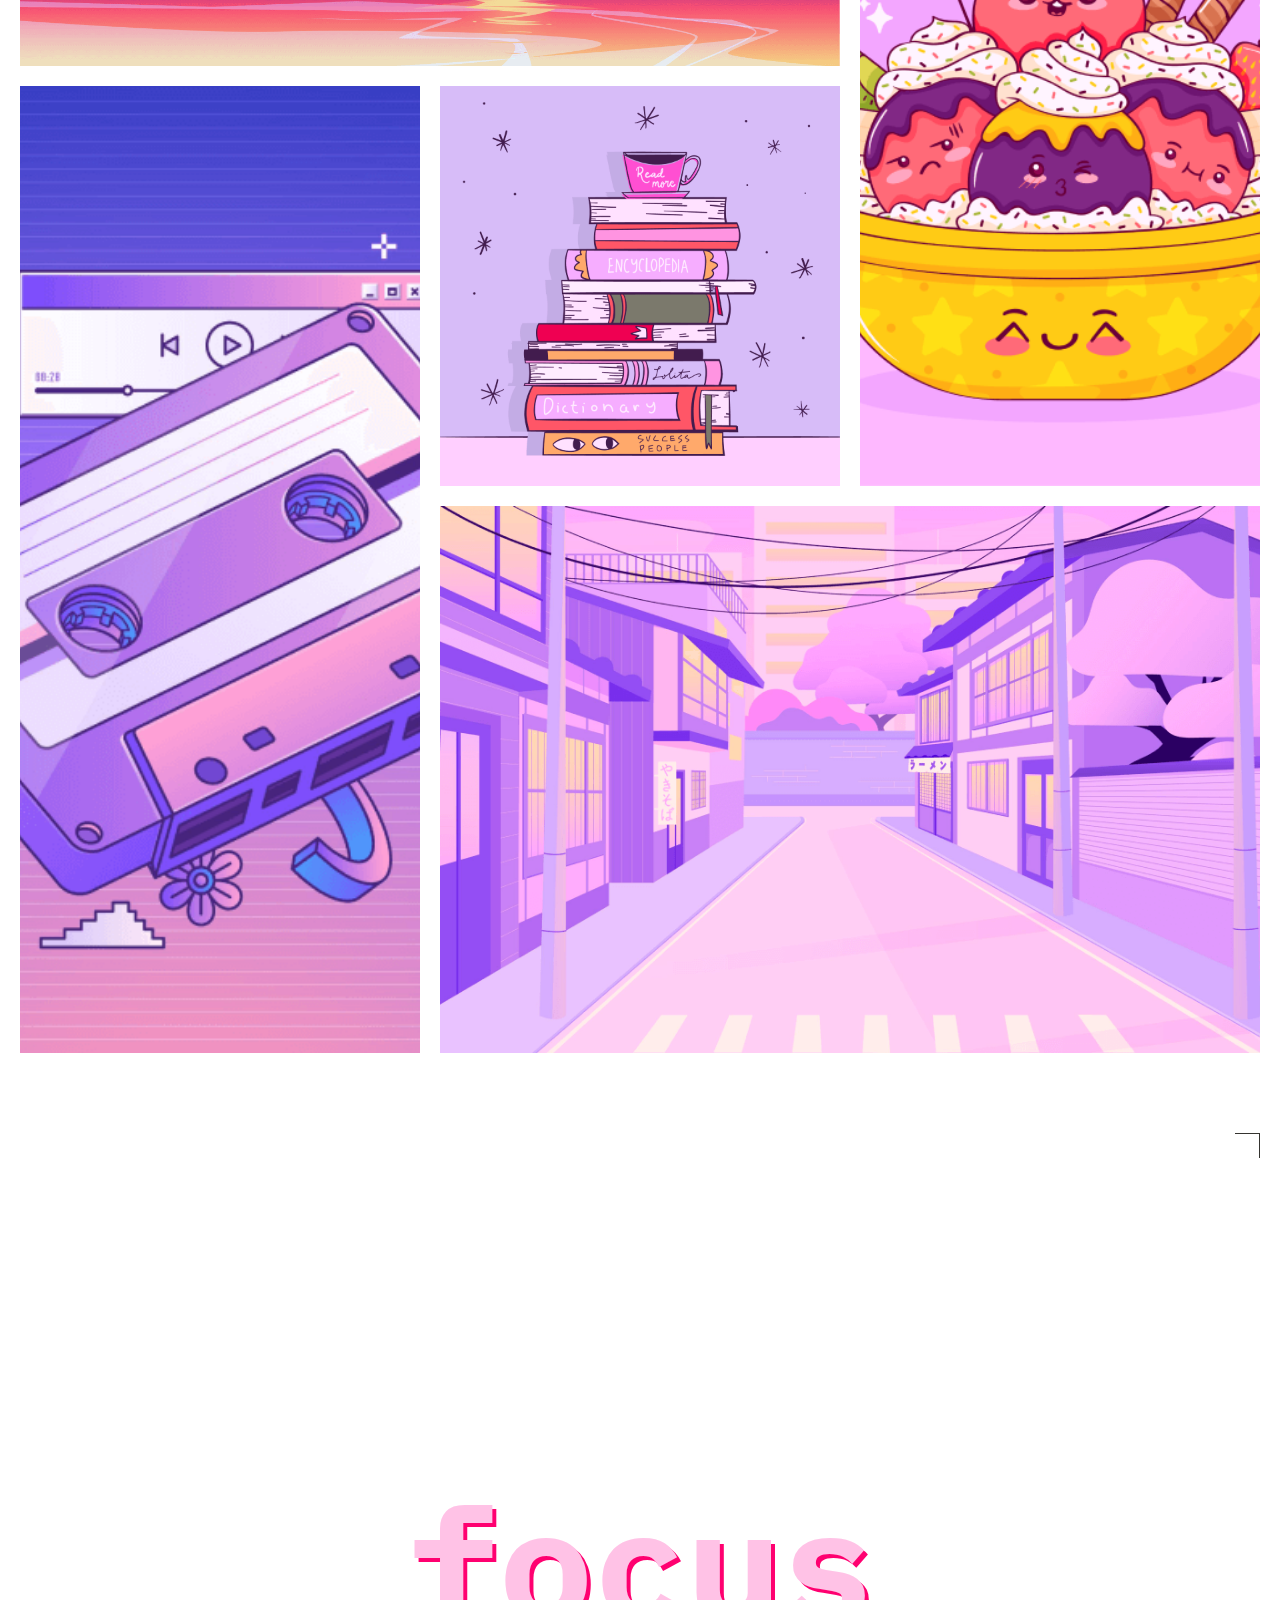
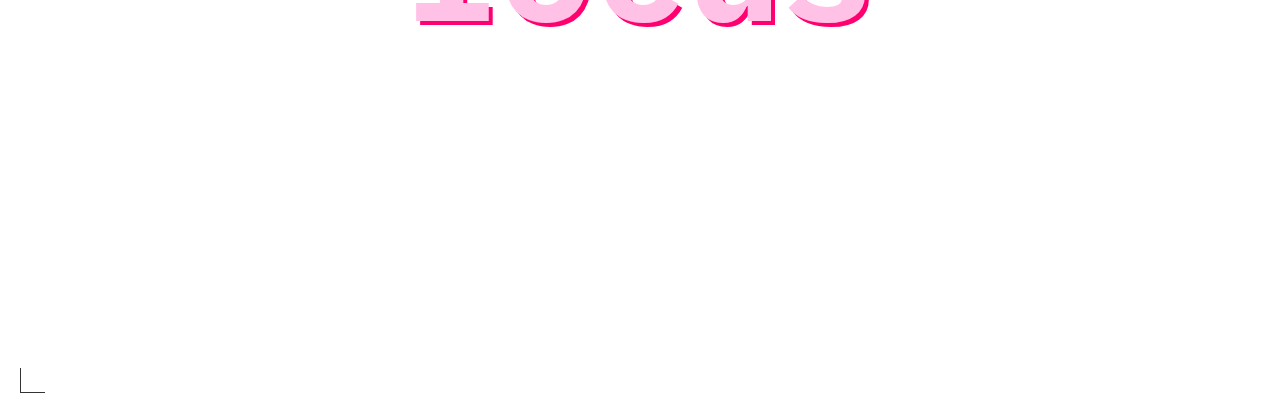
==== commit a5f7ca06: "Final correction after 1st review" ====
--- a/index.html
+++ b/index.html
@@ -16,7 +16,7 @@
     <link rel="icon" href="./images/favicon.svg" type="image/svg+xml" />
     <link rel="apple-touch-icon" href="./images/mobile-icon.png" />
   </head>
-  
+
   <body class="page">
     <header class="header decorated_zone">
       <div class="header__record-sign" aria-hidden="true">rec</div>
@@ -215,48 +215,38 @@
       </section>
       <section class="pictures">
         <h3 class="article__answer">А можно в картинках?</h3>
-        <ul class="gallery">
-          <li class="gallery__item gallery__item_name_mountain">
-            <img
-              class="gallery__image"
+        <div class="gallery">
+            <img
+              class="gallery__image gallery__item_name_mountain"
               src="../images/sunset.png"
               loading="lazy"
               alt="Горы и озеро на фоне заката"
             />
-          </li>
-          <li class="gallery__item gallery__item_name_ice-cream">
-            <img
-              class="gallery__image"
+            <img
+              class="gallery__image gallery__item_name_ice-cream"
               src="../images/ice-cream.png"
               loading="lazy"
               alt="Мороженое"
             />
-          </li>
-          <li class="gallery__item gallery__item_name_tape">
-            <img
-              class="gallery__image"
+            <img
+              class="gallery__image gallery__item_name_tape"
               src="../images/tape.png"
               loading="lazy"
               alt="Аудио-кассета"
             />
-          </li>
-          <li class="gallery__item gallery__item_name_books">
-            <img
-              class="gallery__image"
+            <img
+              class="gallery__image gallery__item_name_books"
               src="../images/books.png"
               loading="lazy"
               alt="Стопка книг"
             />
-          </li>
-          <li class="gallery__item gallery__item_name_street">
-            <img
-              class="gallery__image"
+            <img
+              class="gallery__image gallery__item_name_street"
               src="../images/street.png"
               loading="lazy"
               alt="Улица"
             />
-          </li>
-        </ul>
+        </div>
       </section>
     </main>
 
--- a/styles/style.css
+++ b/styles/style.css
@@ -154,10 +154,6 @@
 
 .article {
   display: grid;
-}
-
-.article_first,
-.article_second {
   gap: 10px;
 }
 
@@ -229,20 +225,22 @@
 
 .gallery {
   display: grid;
-  gap: 5px;
-  
+  gap: 10px;
 }
 
 .gallery__image {
   width: 100%;
   height: 100%;
   object-fit: cover;
-}
+  object-position: center;
+}
+
 
 /*------------------ Ниже Footer ------------------*/
 .footer {
   position: relative;
   height: 100vh;
+  min-height: 668px;
   display: grid;
   align-items: center;
   justify-content: center;
@@ -350,15 +348,8 @@
   }
 
   .gallery {
-    display: grid;
     grid-template-columns: repeat(3, 1fr);
     gap: 20px;
-  }
-  .gallery__image {
-    width: 100%;
-    height: 100%;
-    object-fit: cover;
-    object-position: center;  /* убрать свойства, они указаны в исходнике*/
   }
    
   .gallery__item_name_mountain {
@@ -384,6 +375,15 @@
   .gallery__item_name_street {
     grid-row: 3/4;
     grid-column: 2/4;
+  }
+
+  .footer {
+    margin-block-start: 20px;
+  }
+  .footer__title {
+    font-size: clamp(7.5rem, 0.5625rem + 14.4531vw, 9.8125rem);
+    align-self: center;
+    justify-self: center;
   }
 }
 
@@ -462,7 +462,6 @@
   }
 
   /*  Блок-2 */
-
   .article_second .article__heading {
     grid-column: 1/2;
   }
@@ -498,7 +497,10 @@
 
   /*---  Галерея с картинками  ---*/
   .pictures {
-    display: grid;
+    gap: 20px;
+  }
+
+  .gallery {
     gap: 20px;
   }
 
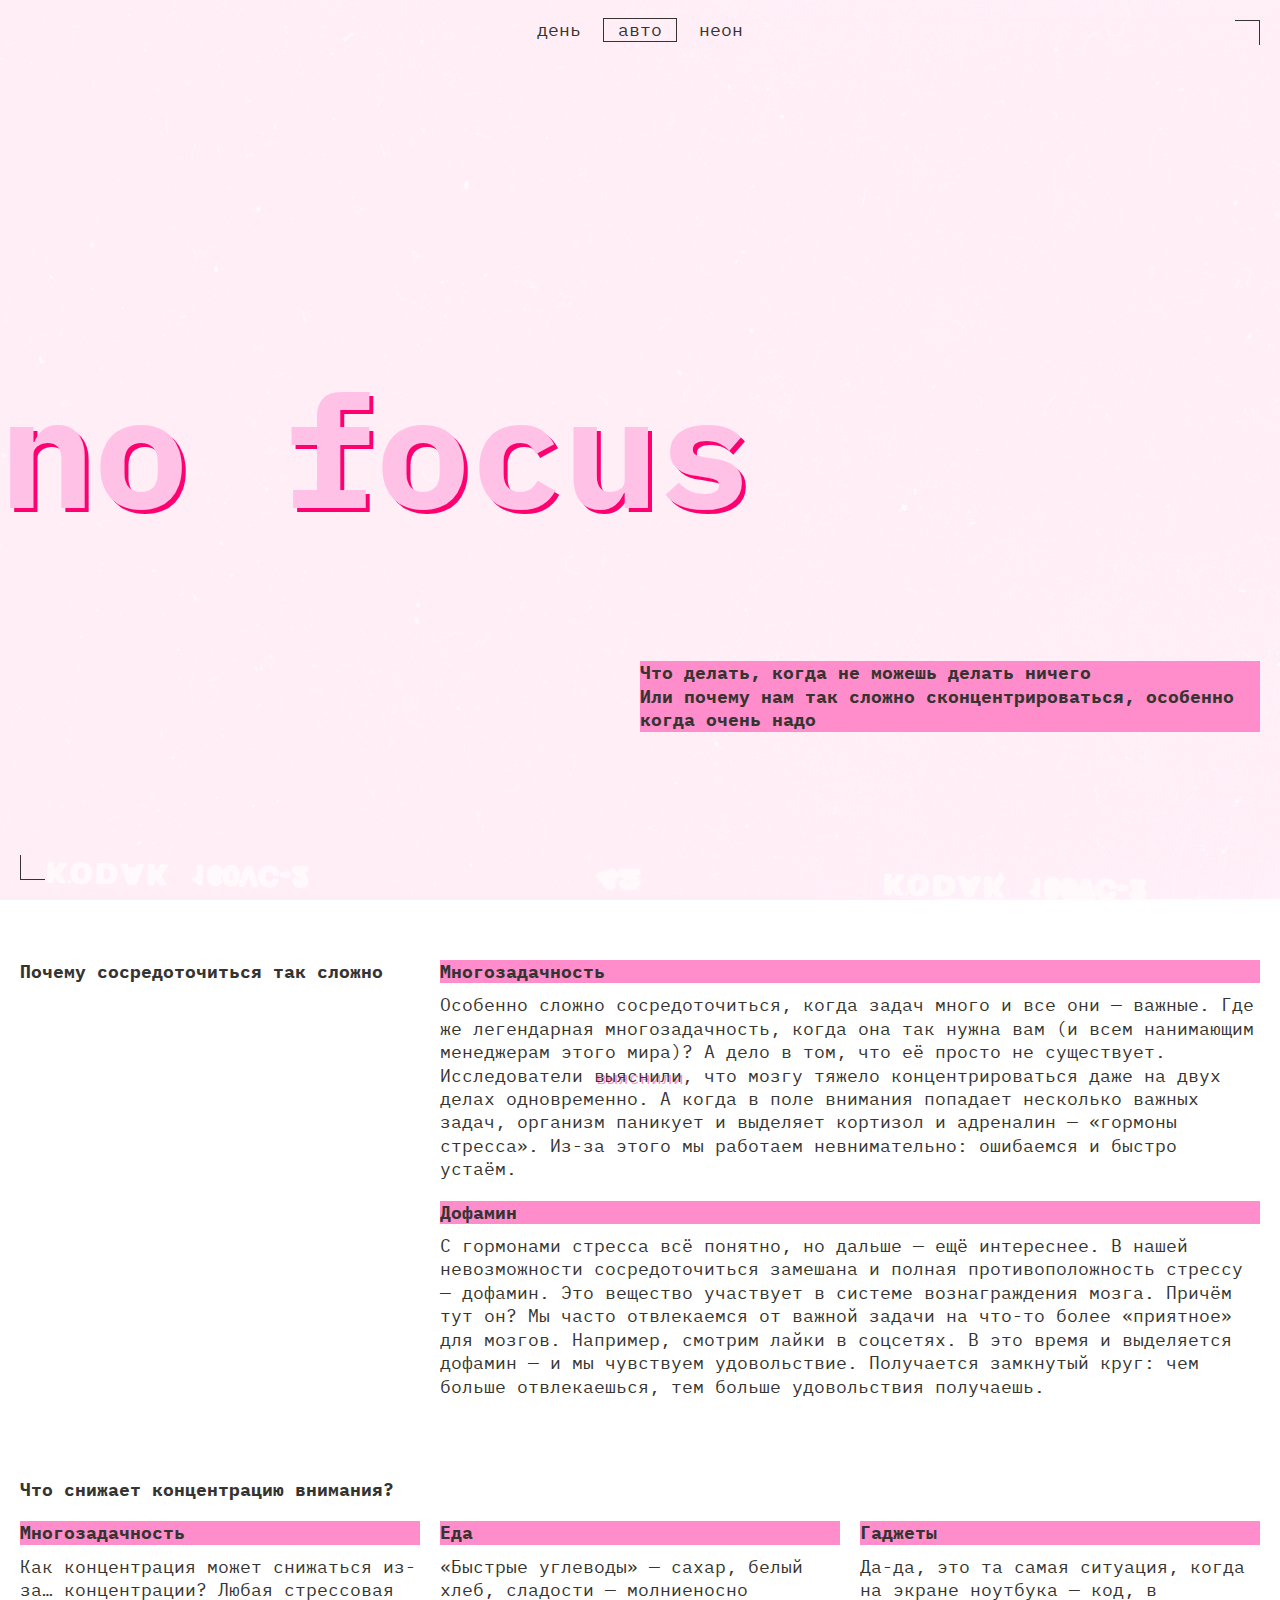
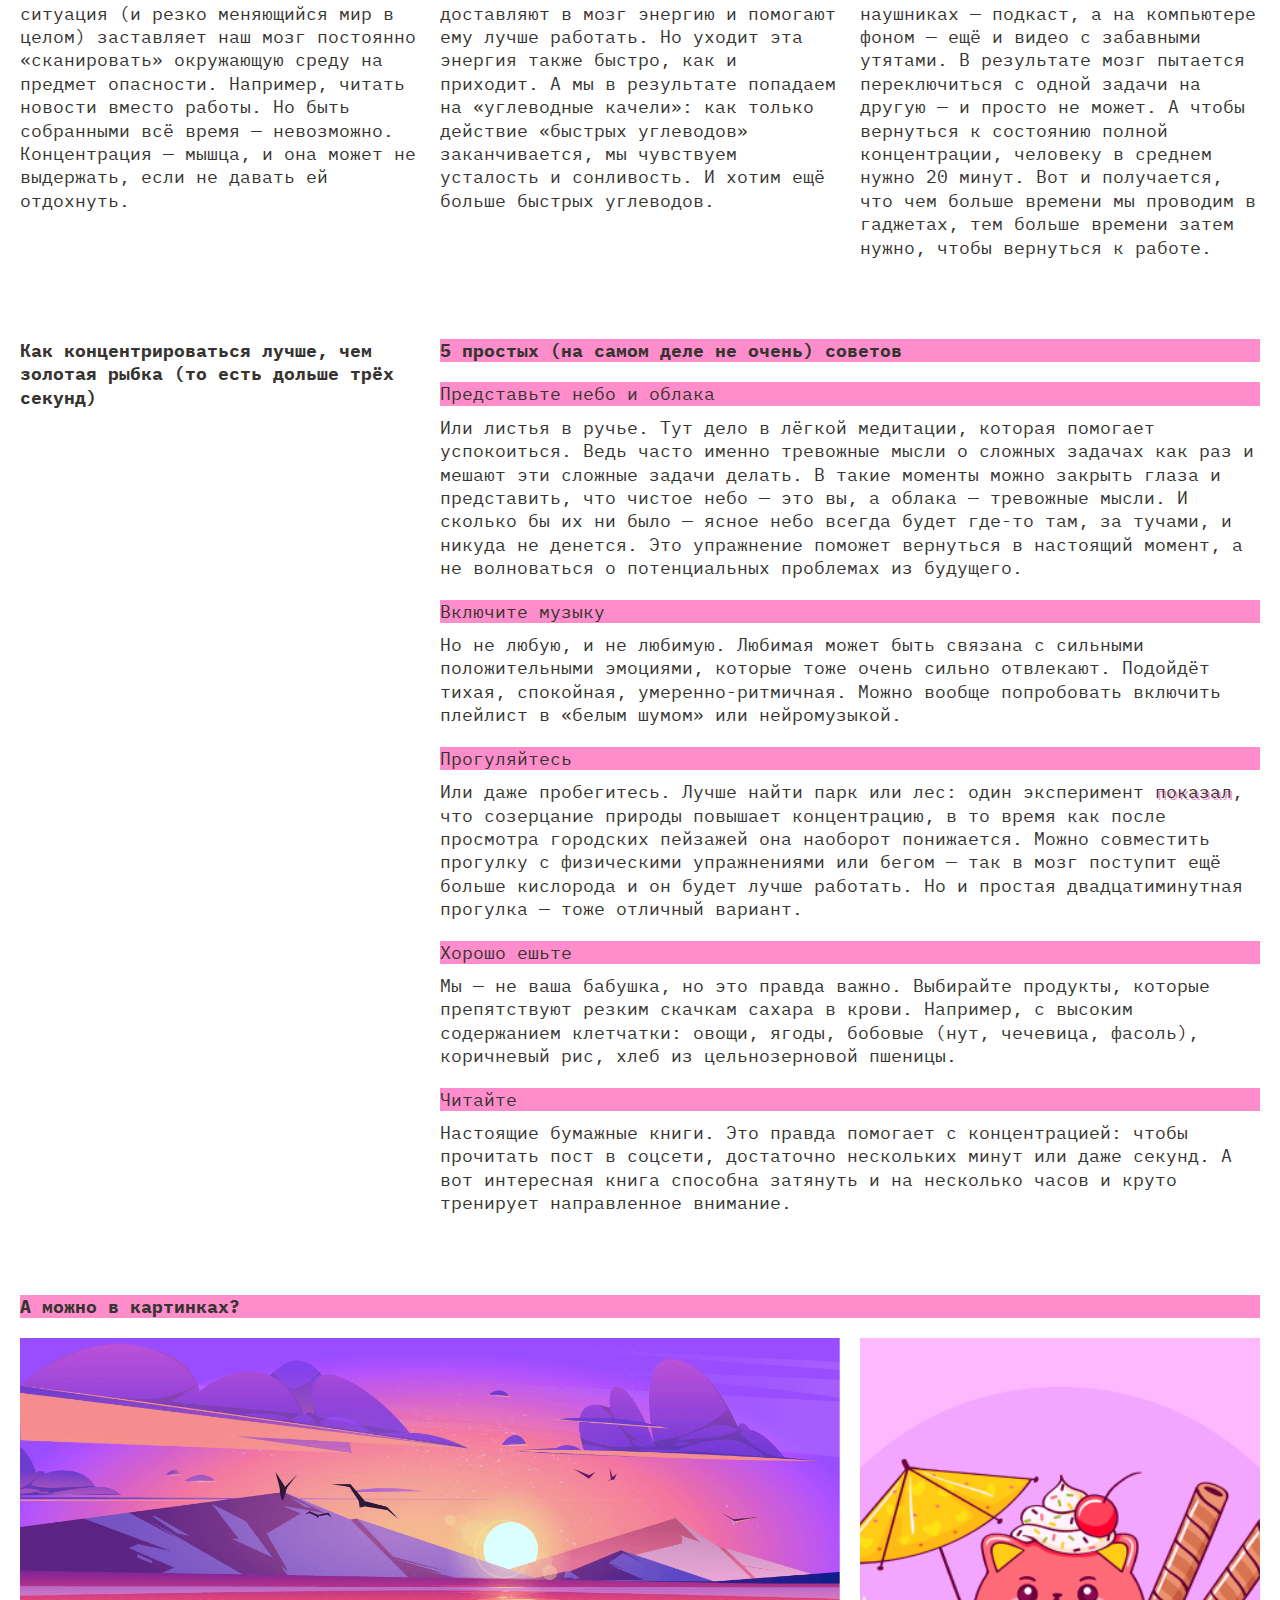
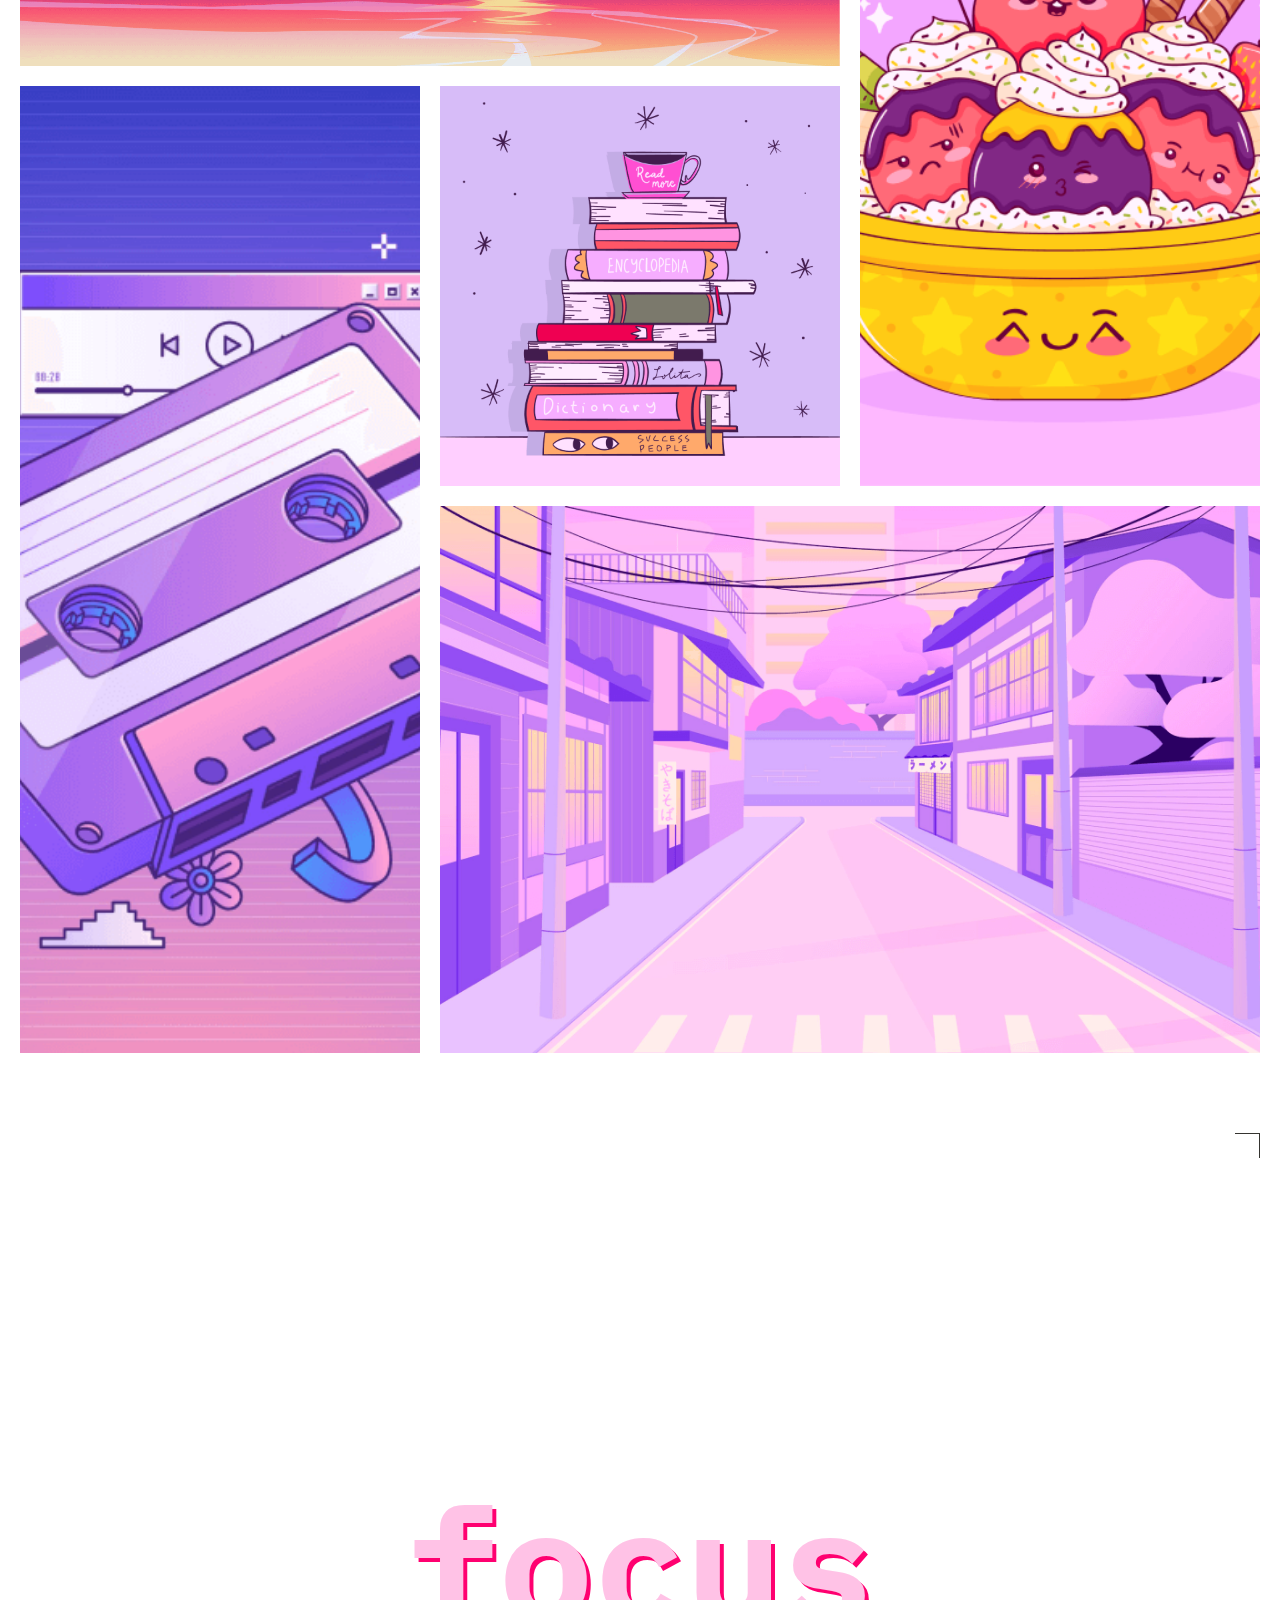
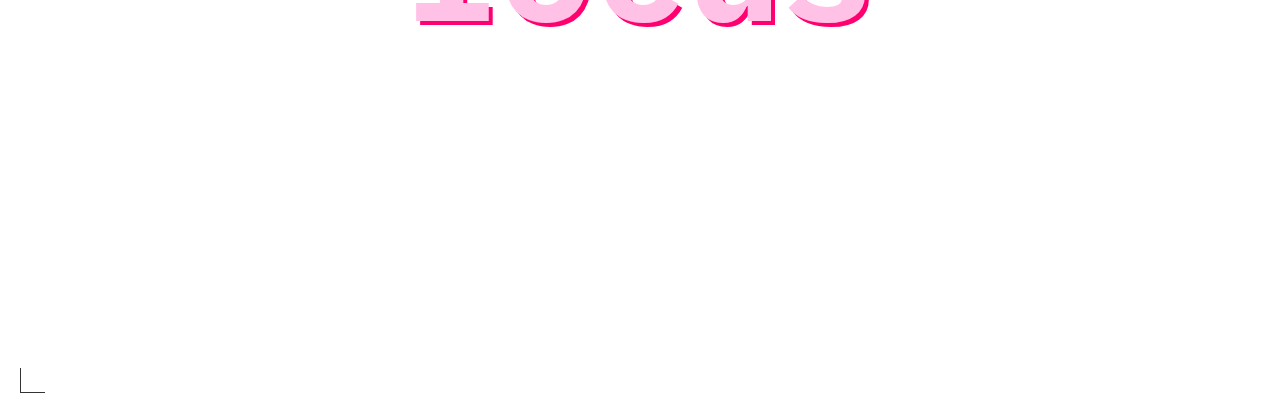
==== commit 6481c9e8: "Final correction after 1st review v.3" ====
--- a/index.html
+++ b/index.html
@@ -52,7 +52,6 @@
         сконцентрироваться, особенно когда очень надо
       </p>
     </header>
-    </script>
 
     <main class="main">
       <section class="articles__list">
--- a/styles/style.css
+++ b/styles/style.css
@@ -208,7 +208,7 @@
   font-size: 18px;
   font-weight: 400;
   line-height: 23.4px;
-  color: var(--text-color);
+  color: var(--text-color, #f1b2ce);
 }
 
 .link {
--- a/styles/dark.css
+++ b/styles/dark.css
@@ -17,7 +17,6 @@
   --text-color: #f1b2ce;
   --heading-color: #000028; 
  
-
   .decorated_zone::before {
     border-top: 1px solid var(--accent-color, #ff0070);
     border-right: 1px solid var(--accent-color, #ff0070);
--- a/styles/light.css
+++ b/styles/light.css
@@ -89,6 +89,7 @@
     --h1-color: #ffc2e6;
     --h1-shadow-desktop: #ff0070;
     --heading-color: #353430;
+    --text-color: #353430; 
   }
 
   .header__record-sign {
@@ -124,6 +125,14 @@
   .link:focus {
     outline: 1px solid var(--heading-color, #353430);
   }
+
+  .article__heading {
+    color: var(--heading-color, #353430);
+  }
+
+  .article__text {
+    color: var(--text-color, #353430);
+  }
   
    @media (width >= 1024px) {
     .header__title,
